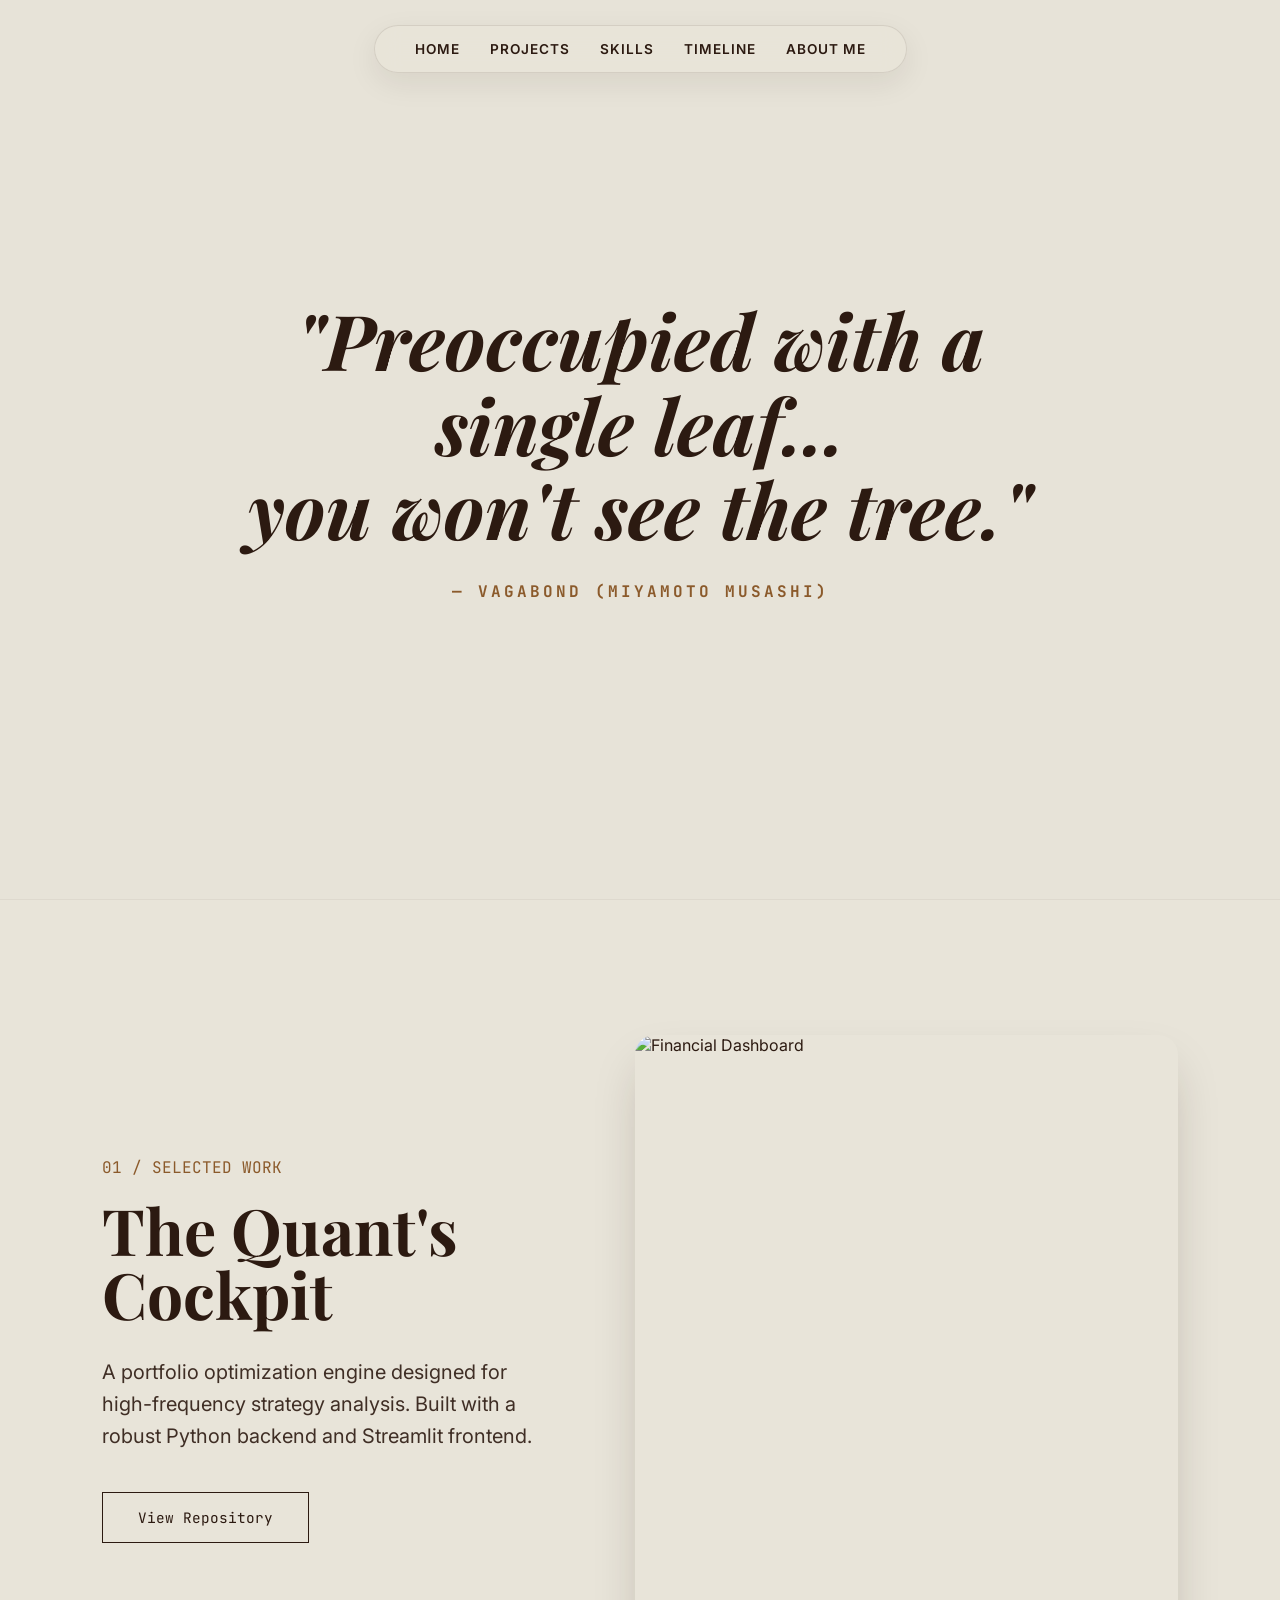
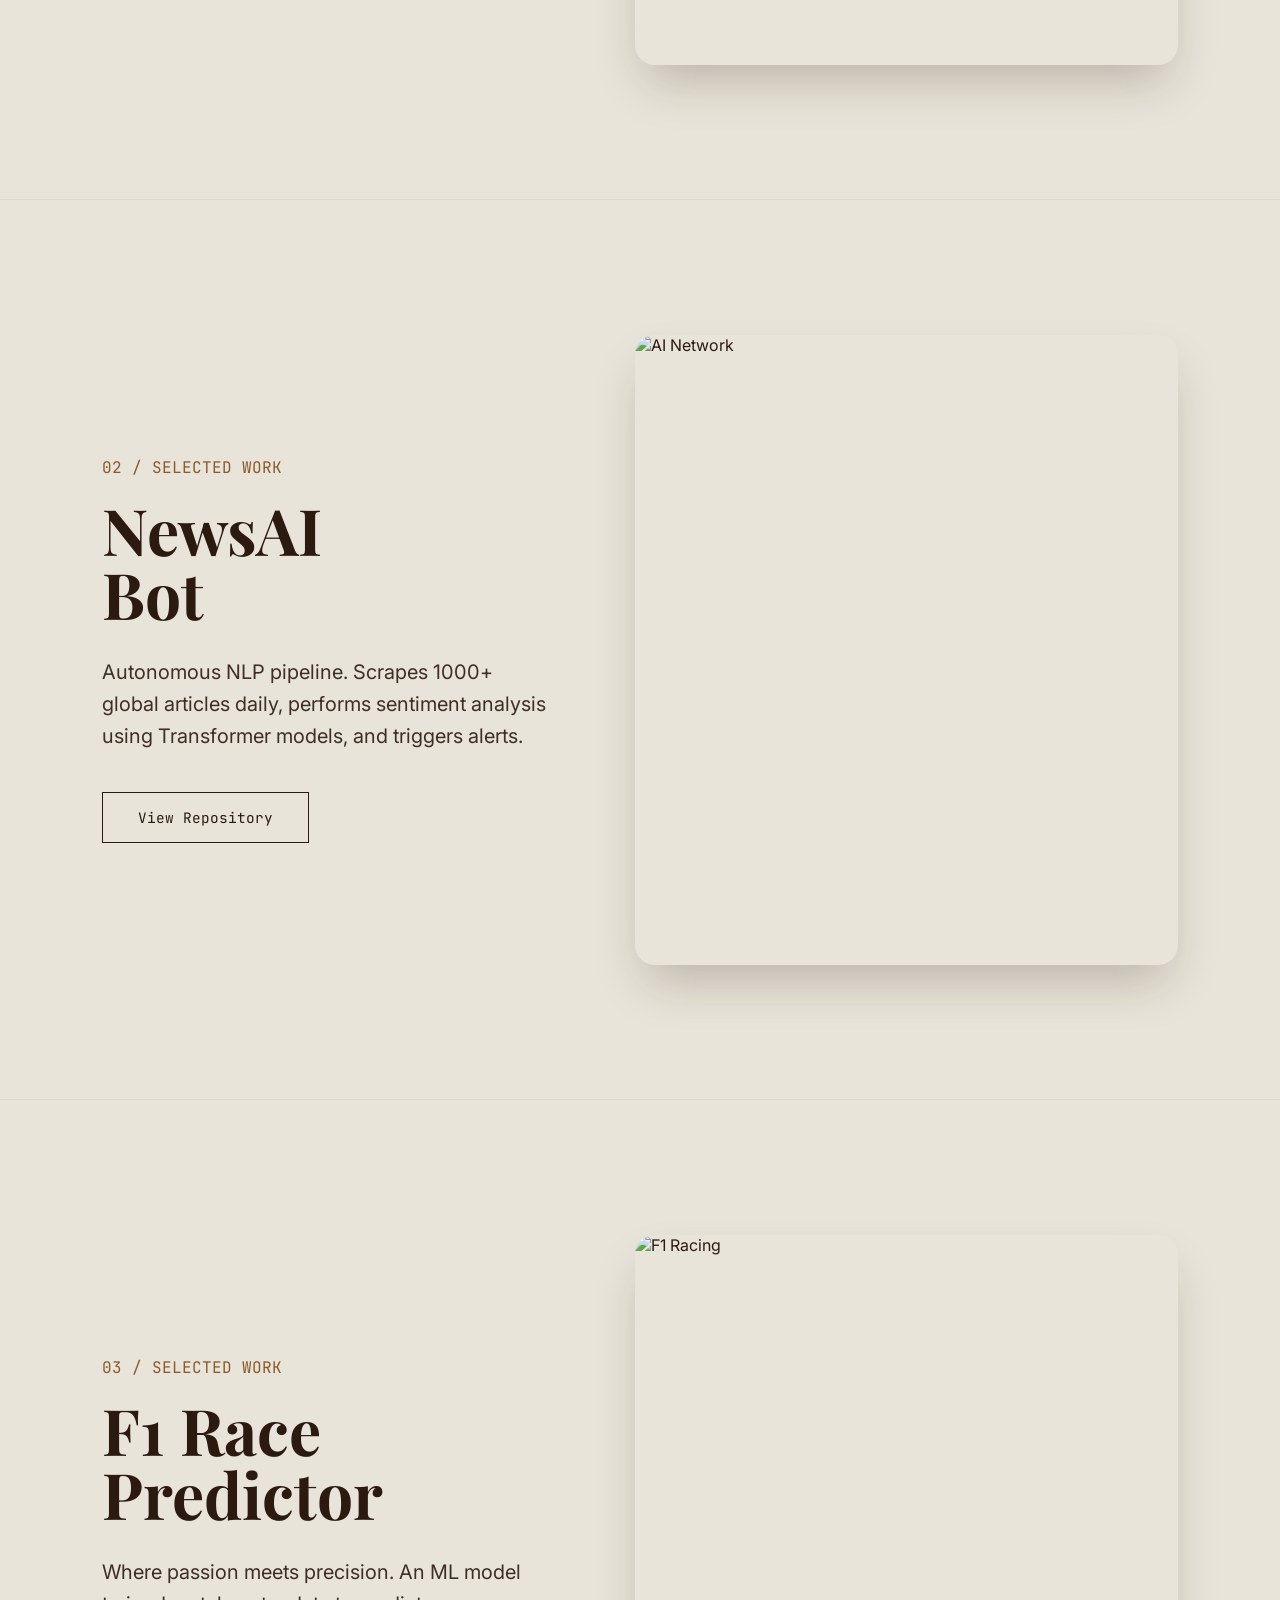
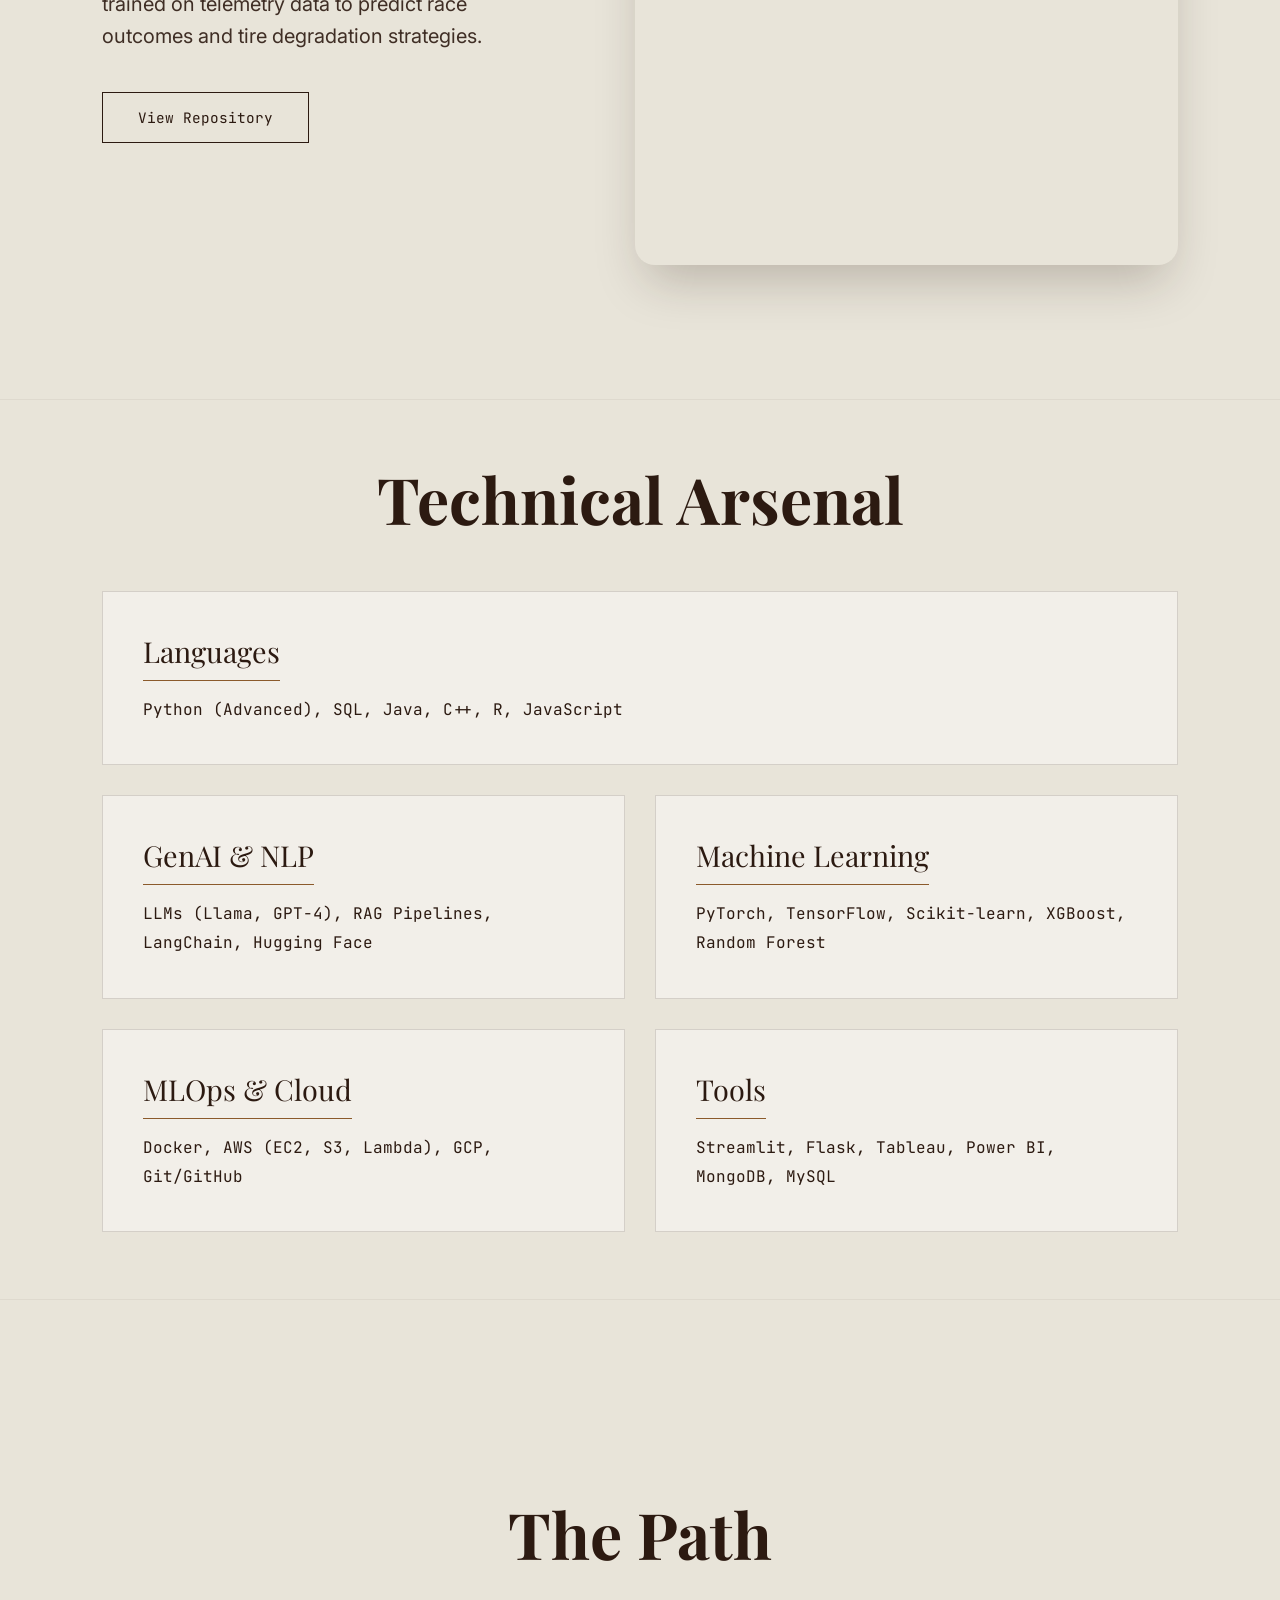
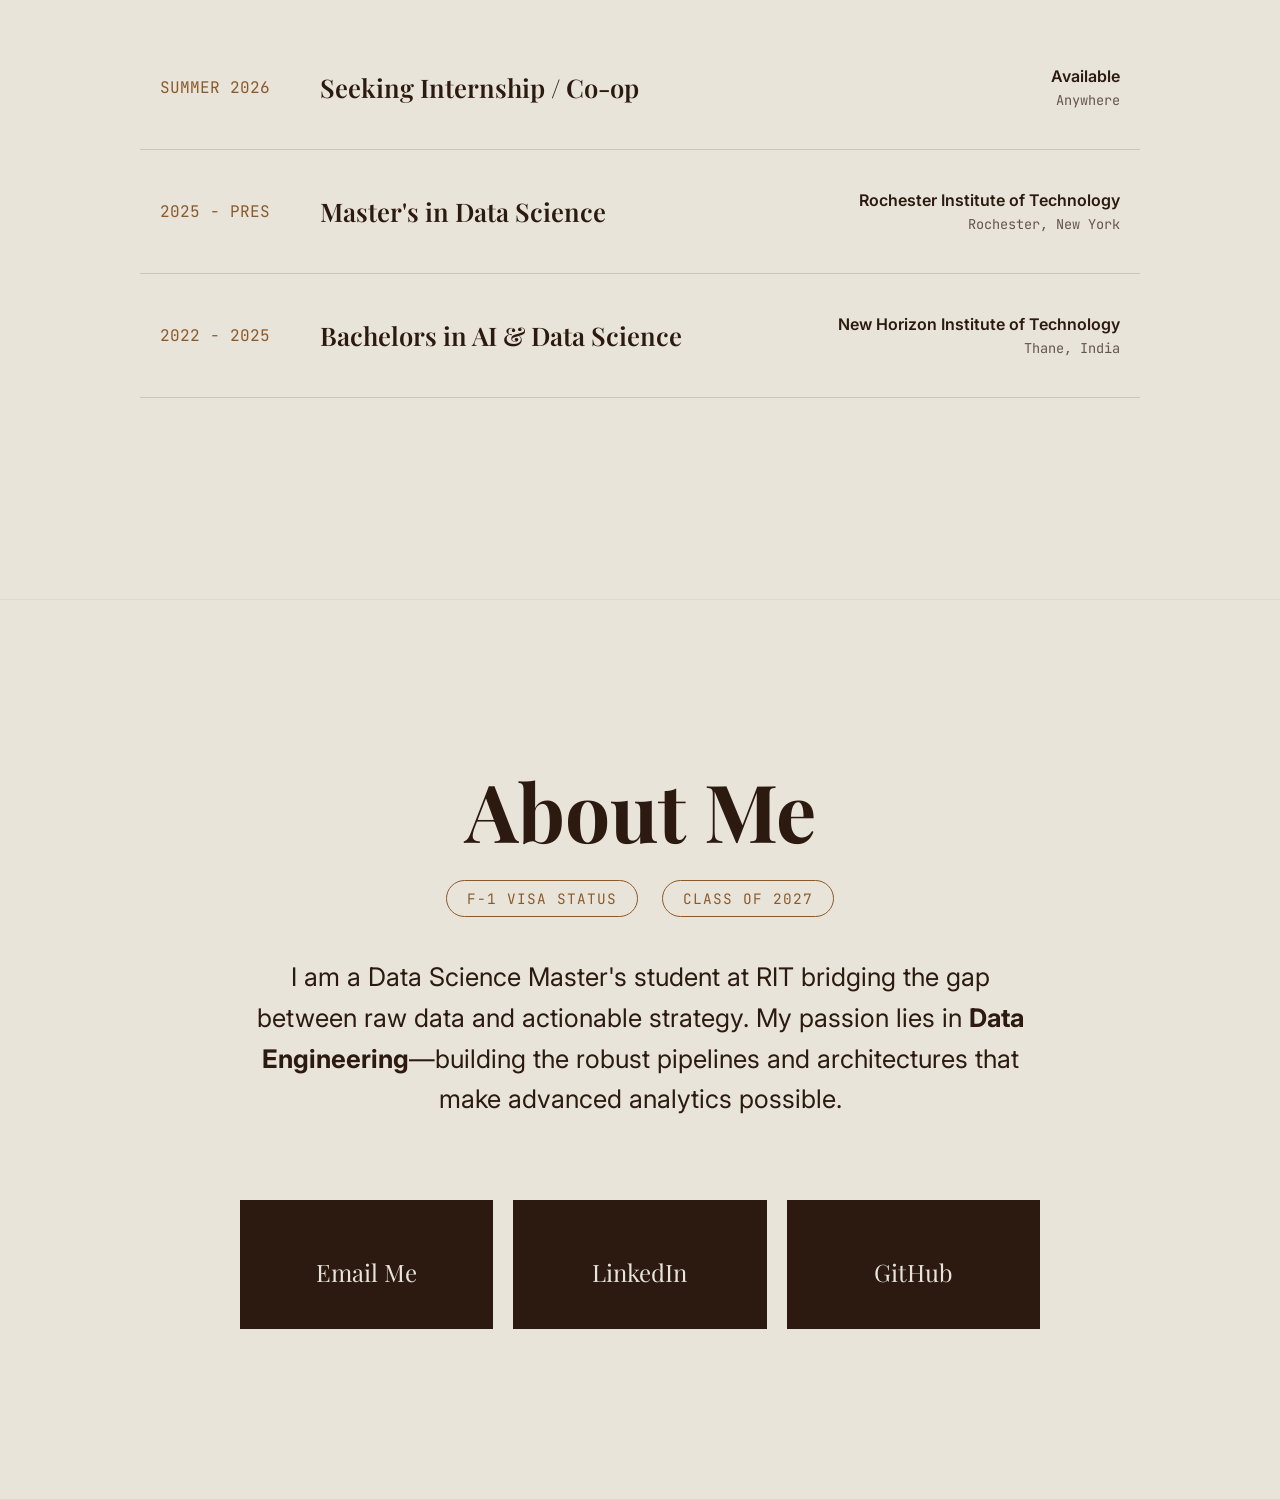
==== index.html @ 52586bec "Initial portfolio launch" ====
<!DOCTYPE html>
<html lang="en">
<head>
    <meta charset="UTF-8">
    <meta name="viewport" content="width=device-width, initial-scale=1.0">
    <title>Aryan Patil | Data Engineer</title>
    
    <link rel="preconnect" href="https://fonts.googleapis.com">
    <link href="https://fonts.googleapis.com/css2?family=Playfair+Display:ital,wght@0,400;0,600;1,400&family=Inter:wght@300;400;500&family=JetBrains+Mono:wght@400&display=swap" rel="stylesheet">
    
    <script src="https://unpkg.com/feather-icons"></script>
    
    <script src="https://cdnjs.cloudflare.com/ajax/libs/gsap/3.12.2/gsap.min.js"></script>
    <script src="https://cdnjs.cloudflare.com/ajax/libs/gsap/3.12.2/ScrollTrigger.min.js"></script>

    <style>
        :root {
            --bg-beige: #E8E4D9;    
            --text-brown: #2C1A11;  
            --accent-brown: #8B5A2B;
            --glass-border: rgba(44, 26, 17, 0.1);
        }

        * { margin: 0; padding: 0; box-sizing: border-box; }

        body {
            background-color: var(--bg-beige);
            color: var(--text-brown);
            font-family: 'Inter', sans-serif;
            overflow-x: hidden;
            /* Scroll Snap */
            scroll-snap-type: y mandatory;
            height: 100vh;
            overflow-y: scroll;
            scroll-behavior: smooth;
        }

        /* --- NAVIGATION --- */
        .nav-wrapper {
            position: fixed;
            top: 25px;
            left: 0;
            width: 100%;
            display: flex;
            justify-content: center;
            z-index: 1000;
        }

        nav {
            background: rgba(232, 228, 217, 0.85);
            backdrop-filter: blur(12px);
            border: 1px solid var(--glass-border);
            padding: 15px 40px;
            border-radius: 50px;
            display: flex;
            gap: 30px;
            box-shadow: 0 10px 30px rgba(44, 26, 17, 0.08);
        }

        nav a {
            color: var(--text-brown);
            text-decoration: none;
            font-size: 0.85rem;
            font-weight: 600;
            text-transform: uppercase;
            letter-spacing: 1px;
            transition: opacity 0.3s;
        }
        nav a:hover { opacity: 0.6; }

        /* --- SECTIONS --- */
        section {
            height: 100vh;
            width: 100vw;
            scroll-snap-align: start;
            padding: 0 8%;
            display: flex;
            flex-direction: column;
            justify-content: center;
            position: relative;
            border-bottom: 1px solid rgba(44, 26, 17, 0.05);
        }

        /* --- HERO --- */
        .hero { text-align: center; overflow: hidden; }
        .hero-bg {
            position: absolute; top: 0; left: 0; width: 100%; height: 100%;
            background-image: url('https://images.unsplash.com/photo-1470115636492-6d2b56f9146d?q=80&w=2670&auto=format&fit=crop');
            background-size: cover; background-position: center; z-index: -2;
            filter: sepia(0.6) contrast(0.85);
            transform: scale(1.1); /* Slight zoom for parallax */
        }
        .hero-overlay {
            position: absolute; top: 0; left: 0; width: 100%; height: 100%;
            background: rgba(232, 228, 217, 0.8); z-index: -1;
        }
        .quote-text {
            font-family: 'Playfair Display', serif;
            font-size: clamp(3rem, 6vw, 5.5rem); /* Bigger Text */
            line-height: 1.1;
            font-style: italic;
            margin-bottom: 30px;
            color: var(--text-brown);
        }
        .quote-author {
            font-family: 'JetBrains Mono', monospace;
            font-size: 1rem;
            text-transform: uppercase;
            color: var(--accent-brown);
            letter-spacing: 3px;
            font-weight: 700;
        }

        /* --- PROJECTS --- */
        .project-split {
            display: grid;
            grid-template-columns: 1fr 1.2fr; /* More space for image */
            gap: 80px;
            align-items: center;
            height: 80%;
        }
        .p-number { font-family: 'JetBrains Mono'; color: var(--accent-brown); display: block; margin-bottom: 20px; font-size: 1rem; }
        .p-title { font-family: 'Playfair Display', serif; font-size: 4rem; margin-bottom: 30px; line-height: 1; }
        .p-desc { font-size: 1.25rem; line-height: 1.6; margin-bottom: 40px; color: rgba(44, 26, 17, 0.9); max-width: 500px; }
        
        .btn-link {
            text-decoration: none;
            color: var(--text-brown);
            border: 1px solid var(--text-brown);
            padding: 15px 35px;
            font-family: 'JetBrains Mono';
            font-size: 0.9rem;
            transition: 0.3s;
            display: inline-block;
        }
        .btn-link:hover { background: var(--text-brown); color: var(--bg-beige); }

        .project-img-container {
            height: 100%;
            max-height: 70vh;
            border-radius: 20px; /* Softer corners */
            overflow: hidden;
            box-shadow: 0 25px 50px -12px rgba(44, 26, 17, 0.25);
            position: relative;
        }
        .project-img-container img { width: 100%; height: 100%; object-fit: cover; transition: transform 0.7s ease; }
        .project-img-container:hover img { transform: scale(1.05); }

        /* --- SKILLS (Fixed Empty Look) --- */
        .skills-section {
            display: flex;
            flex-direction: column;
            justify-content: center;
            height: 100vh;
        }
        
        .skills-grid {
            display: grid;
            grid-template-columns: repeat(2, 1fr); /* 2 Columns for fuller look */
            gap: 30px;
            width: 100%;
            max-width: 1200px;
            margin: 0 auto;
        }
        
        .skill-item {
            border: 1px solid rgba(44, 26, 17, 0.15);
            padding: 40px; /* Bigger padding */
            background: rgba(255, 255, 255, 0.4);
            transition: 0.3s;
            display: flex;
            flex-direction: column;
            justify-content: center;
        }
        .skill-item:hover { 
            background: var(--text-brown); 
            color: var(--bg-beige); 
            border-color: var(--text-brown);
            transform: translateY(-5px);
        }
        /* Make the "Languages" card span full width to break grid monotony */
        .skill-item:first-child { grid-column: span 2; } 

        .skill-title {
            font-family: 'Playfair Display', serif;
            font-size: 1.8rem;
            margin-bottom: 15px;
            border-bottom: 1px solid var(--accent-brown);
            padding-bottom: 10px;
            display: inline-block;
            width: fit-content;
        }
        .skill-list {
            font-family: 'JetBrains Mono';
            font-size: 1rem;
            line-height: 1.8;
        }

        /* --- TIMELINE --- */
/* --- TIMELINE FIX --- */
        .timeline-container { 
            max-width: 1000px; 
            margin: 0 auto; 
            width: 100%; 
            display: flex;
            flex-direction: column;
            gap: 0; /* Remove gap, let borders handle separation */
        }
        
        .timeline-item {
            display: flex; /* Changed from Grid to Flex for better control */
            justify-content: space-between;
            align-items: center;
            padding: 40px 20px; 
            border-bottom: 1px solid rgba(44, 26, 17, 0.15);
            transition: 0.3s;
            flex-wrap: wrap; /* Allows wrapping on small screens */
            gap: 20px;
        }

        .timeline-item:hover {
            background: rgba(255,255,255,0.4);
        }

        /* Year - Fixed Width */
        .t-year { 
            font-family: 'JetBrains Mono'; 
            color: var(--accent-brown); 
            font-size: 1rem; 
            width: 140px;
            flex-shrink: 0;
        }

        /* Role - Takes available space */
        .t-role { 
            font-weight: 600; 
            font-size: 1.6rem; 
            font-family: 'Playfair Display', serif;
            line-height: 1.1;
            flex: 1; /* Grow to fill space */
            min-width: 300px; /* Ensure it doesn't get too squished */
        }
        
        /* Details (Org + Loc) - Aligned Right */
        .t-details {
            text-align: right;
            display: flex;
            flex-direction: column;
            gap: 5px;
            min-width: 250px; /* fixed minimum width for location info */
        }

        .t-org { 
            font-size: 1rem; 
            font-family: 'Inter', sans-serif; 
            font-weight: 600;
            color: var(--text-brown);
        }
        
        .t-loc {
            font-family: 'JetBrains Mono';
            font-size: 0.85rem;
            opacity: 0.7;
        }

        /* Mobile Adjustments for Timeline */
        @media (max-width: 768px) {
            .timeline-item { 
                flex-direction: column; 
                align-items: flex-start; 
                text-align: left;
            }
            .t-details { text-align: left; margin-top: 10px; }
            .t-year { margin-bottom: 5px; }
        }
        /* --- ABOUT ME --- */
        .about-wrapper {
            max-width: 1000px;
            margin: 0 auto;
            text-align: center;
            display: flex;
            flex-direction: column;
            align-items: center;
            justify-content: center;
            height: 100%;
        }
        .about-text { font-size: 1.6rem; line-height: 1.6; margin-bottom: 40px; max-width: 800px; }
        
        .badges { margin-bottom: 40px; }
        .status-badge {
            display: inline-block;
            border: 1px solid var(--accent-brown);
            color: var(--accent-brown);
            padding: 8px 20px;
            border-radius: 50px;
            font-family: 'JetBrains Mono';
            font-size: 0.9rem;
            margin: 0 10px;
            text-transform: uppercase;
            letter-spacing: 1px;
        }

        /* Massive Connect Buttons */
        .connect-grid { 
            display: grid;
            grid-template-columns: 1fr 1fr 1fr;
            gap: 20px;
            width: 100%;
            margin-top: 40px;
        }
        
        .connect-card {
            display: flex;
            flex-direction: column;
            align-items: center;
            padding: 40px;
            background: var(--text-brown);
            color: var(--bg-beige);
            text-decoration: none;
            transition: 0.3s;
            border: 1px solid transparent;
        }
        .connect-card:hover {
            background: transparent;
            color: var(--text-brown);
            border-color: var(--text-brown);
        }
        .connect-icon { margin-bottom: 15px; }
        .connect-label { font-family: 'Playfair Display', serif; font-size: 1.5rem; }

        /* Mobile */
        @media (max-width: 1024px) {
            .project-split { grid-template-columns: 1fr; text-align: center; gap: 30px; }
            .project-img-container { order: -1; max-height: 40vh; }
            .skills-grid { grid-template-columns: 1fr; }
            .skill-item:first-child { grid-column: span 1; }
            .connect-grid { grid-template-columns: 1fr; }
            .timeline-item { grid-template-columns: 1fr; text-align: center; gap: 15px; }
            .t-details { text-align: center; }
            .t-org { text-align: center; }
            .quote-text { font-size: 3rem; }
        }
    </style>
</head>
<body>

    <div class="nav-wrapper">
        <nav>
            <a href="#home">Home</a>
            <a href="#p1">Projects</a>
            <a href="#skills">Skills</a>
            <a href="#timeline">Timeline</a>
            <a href="#about">About Me</a>
        </nav>
    </div>

    <section id="home" class="hero">
        <div class="hero-bg"></div>
        <div class="hero-overlay"></div>
        <div class="content-wrapper gs-reveal">
            <h1 class="quote-text">
                "Preoccupied with a <br>single leaf... <br>you won't see the tree."
            </h1>
            <p class="quote-author">— VAGABOND (MIYAMOTO MUSASHI)</p>
        </div>
    </section>

    <section id="p1">
        <div class="project-split">
            <div class="gs-reveal-left">
                <span class="p-number">01 / SELECTED WORK</span>
                <h2 class="p-title">The Quant's<br>Cockpit</h2>
                <p class="p-desc">A portfolio optimization engine designed for high-frequency strategy analysis. Built with a robust Python backend and Streamlit frontend.</p>
                <a href="https://github.com/AryanPatill" target="_blank" class="btn-link">View Repository</a>
            </div>
            <div class="project-img-container gs-reveal-right">
                <img src="https://images.unsplash.com/photo-1551288049-bebda4e38f71?q=80&w=2670&auto=format&fit=crop" alt="Financial Dashboard">
            </div>
        </div>
    </section>

    <section id="p2">
        <div class="project-split">
            <div class="gs-reveal-left">
                <span class="p-number">02 / SELECTED WORK</span>
                <h2 class="p-title">NewsAI<br>Bot</h2>
                <p class="p-desc">Autonomous NLP pipeline. Scrapes 1000+ global articles daily, performs sentiment analysis using Transformer models, and triggers alerts.</p>
                <a href="https://github.com/AryanPatill" target="_blank" class="btn-link">View Repository</a>
            </div>
            <div class="project-img-container gs-reveal-right">
                <img src="https://images.unsplash.com/photo-1504868584819-f8e8b4b6d7e3?q=80&w=2670&auto=format&fit=crop" alt="AI Network">
            </div>
        </div>
    </section>

    <section id="p3">
        <div class="project-split">
            <div class="gs-reveal-left">
                <span class="p-number">03 / SELECTED WORK</span>
                <h2 class="p-title">F1 Race<br>Predictor</h2>
                <p class="p-desc">Where passion meets precision. An ML model trained on telemetry data to predict race outcomes and tire degradation strategies.</p>
                <a href="https://github.com/AryanPatill" target="_blank" class="btn-link">View Repository</a>
            </div>
            <div class="project-img-container gs-reveal-right">
                <img src="https://images.unsplash.com/photo-1568605117036-5fe5e7bab0b7?q=80&w=2670&auto=format&fit=crop" alt="F1 Racing">
            </div>
        </div>
    </section>

    <section id="skills" class="skills-section">
        <h2 class="p-title gs-reveal" style="text-align: center; margin-bottom: 60px;">Technical Arsenal</h2>
        <div class="skills-grid">
            
            <div class="skill-item gs-reveal">
                <div class="skill-title">Languages</div>
                <div class="skill-list">Python (Advanced), SQL, Java, C++, R, JavaScript</div>
            </div>

            <div class="skill-item gs-reveal">
                <div class="skill-title">GenAI & NLP</div>
                <div class="skill-list">LLMs (Llama, GPT-4), RAG Pipelines, LangChain, Hugging Face</div>
            </div>

            <div class="skill-item gs-reveal">
                <div class="skill-title">Machine Learning</div>
                <div class="skill-list">PyTorch, TensorFlow, Scikit-learn, XGBoost, Random Forest</div>
            </div>

            <div class="skill-item gs-reveal">
                <div class="skill-title">MLOps & Cloud</div>
                <div class="skill-list">Docker, AWS (EC2, S3, Lambda), GCP, Git/GitHub</div>
            </div>

            <div class="skill-item gs-reveal">
                <div class="skill-title">Tools</div>
                <div class="skill-list">Streamlit, Flask, Tableau, Power BI, MongoDB, MySQL</div>
            </div>

        </div>
    </section>

   <section id="timeline">
        <h2 class="p-title gs-reveal" style="text-align: center; margin-bottom: 60px;">The Path</h2>
        <div class="timeline-container">
            
            <div class="timeline-item gs-reveal">
                <span class="t-year">SUMMER 2026</span>
                <span class="t-role">Seeking Internship / Co-op</span>
                <div class="t-details">
                    <span class="t-org">Available</span>
                    <span class="t-loc">Anywhere</span>
                </div>
            </div>

            <div class="timeline-item gs-reveal">
                <span class="t-year">2025 - PRES</span>
                <span class="t-role">Master's in Data Science</span>
                <div class="t-details">
                    <span class="t-org">Rochester Institute of Technology</span>
                    <span class="t-loc">Rochester, New York</span>
                </div>
            </div>

            <div class="timeline-item gs-reveal">
                <span class="t-year">2022 - 2025</span>
                <span class="t-role">Bachelors in AI & Data Science</span>
                <div class="t-details">
                    <span class="t-org">New Horizon Institute of Technology</span>
                    <span class="t-loc">Thane, India</span>
                </div>
            </div>

        </div>
    </section>

    <section id="about">
        <div class="about-wrapper">
            <h2 class="p-title gs-reveal" style="font-size: 5rem;">About Me</h2>
            
            <div class="badges gs-reveal">
                <span class="status-badge">F-1 Visa Status</span>
                <span class="status-badge">Class of 2027</span>
            </div>

            <p class="about-text gs-reveal">
                I am a Data Science Master's student at RIT bridging the gap between raw data and actionable strategy. 
                My passion lies in <strong>Data Engineering</strong>—building the robust pipelines and architectures that make advanced analytics possible.
            </p>

            <div class="connect-grid gs-reveal">
                <a href="mailto:aryannpatill18@gmail.com" class="connect-card">
                    <i data-feather="mail" class="connect-icon" size="32"></i>
                    <span class="connect-label">Email Me</span>
                </a>
                <a href="https://www.linkedin.com/in/aryanpatil18/" target="_blank" class="connect-card">
                    <i data-feather="linkedin" class="connect-icon" size="32"></i>
                    <span class="connect-label">LinkedIn</span>
                </a>
                <a href="https://github.com/AryanPatill" target="_blank" class="connect-card">
                    <i data-feather="github" class="connect-icon" size="32"></i>
                    <span class="connect-label">GitHub</span>
                </a>
            </div>
        </div>
    </section>

    <script>
        // Initialize Icons
        feather.replace();

        // GSAP Animations
        gsap.registerPlugin(ScrollTrigger);

        // General Fade Up
        document.querySelectorAll('.gs-reveal').forEach(el => {
            gsap.fromTo(el, 
                { opacity: 0, y: 50 },
                {
                    opacity: 1, 
                    y: 0, 
                    duration: 1, 
                    scrollTrigger: {
                        trigger: el,
                        start: "top 85%", // Triggers when top of element hits 85% down viewport
                        toggleActions: "play none none reverse"
                    }
                }
            );
        });

        // Left Slide
        document.querySelectorAll('.gs-reveal-left').forEach(el => {
            gsap.fromTo(el, 
                { opacity: 0, x: -50 },
                {
                    opacity: 1, 
                    x: 0, 
                    duration: 1, 
                    scrollTrigger: {
                        trigger: el,
                        start: "top 80%",
                        toggleActions: "play none none reverse"
                    }
                }
            );
        });

        // Right Slide
        document.querySelectorAll('.gs-reveal-right').forEach(el => {
            gsap.fromTo(el, 
                { opacity: 0, x: 50 },
                {
                    opacity: 1, 
                    x: 0, 
                    duration: 1, 
                    scrollTrigger: {
                        trigger: el,
                        start: "top 80%",
                        toggleActions: "play none none reverse"
                    }
                }
            );
        });
    </script>
</body>
</html>
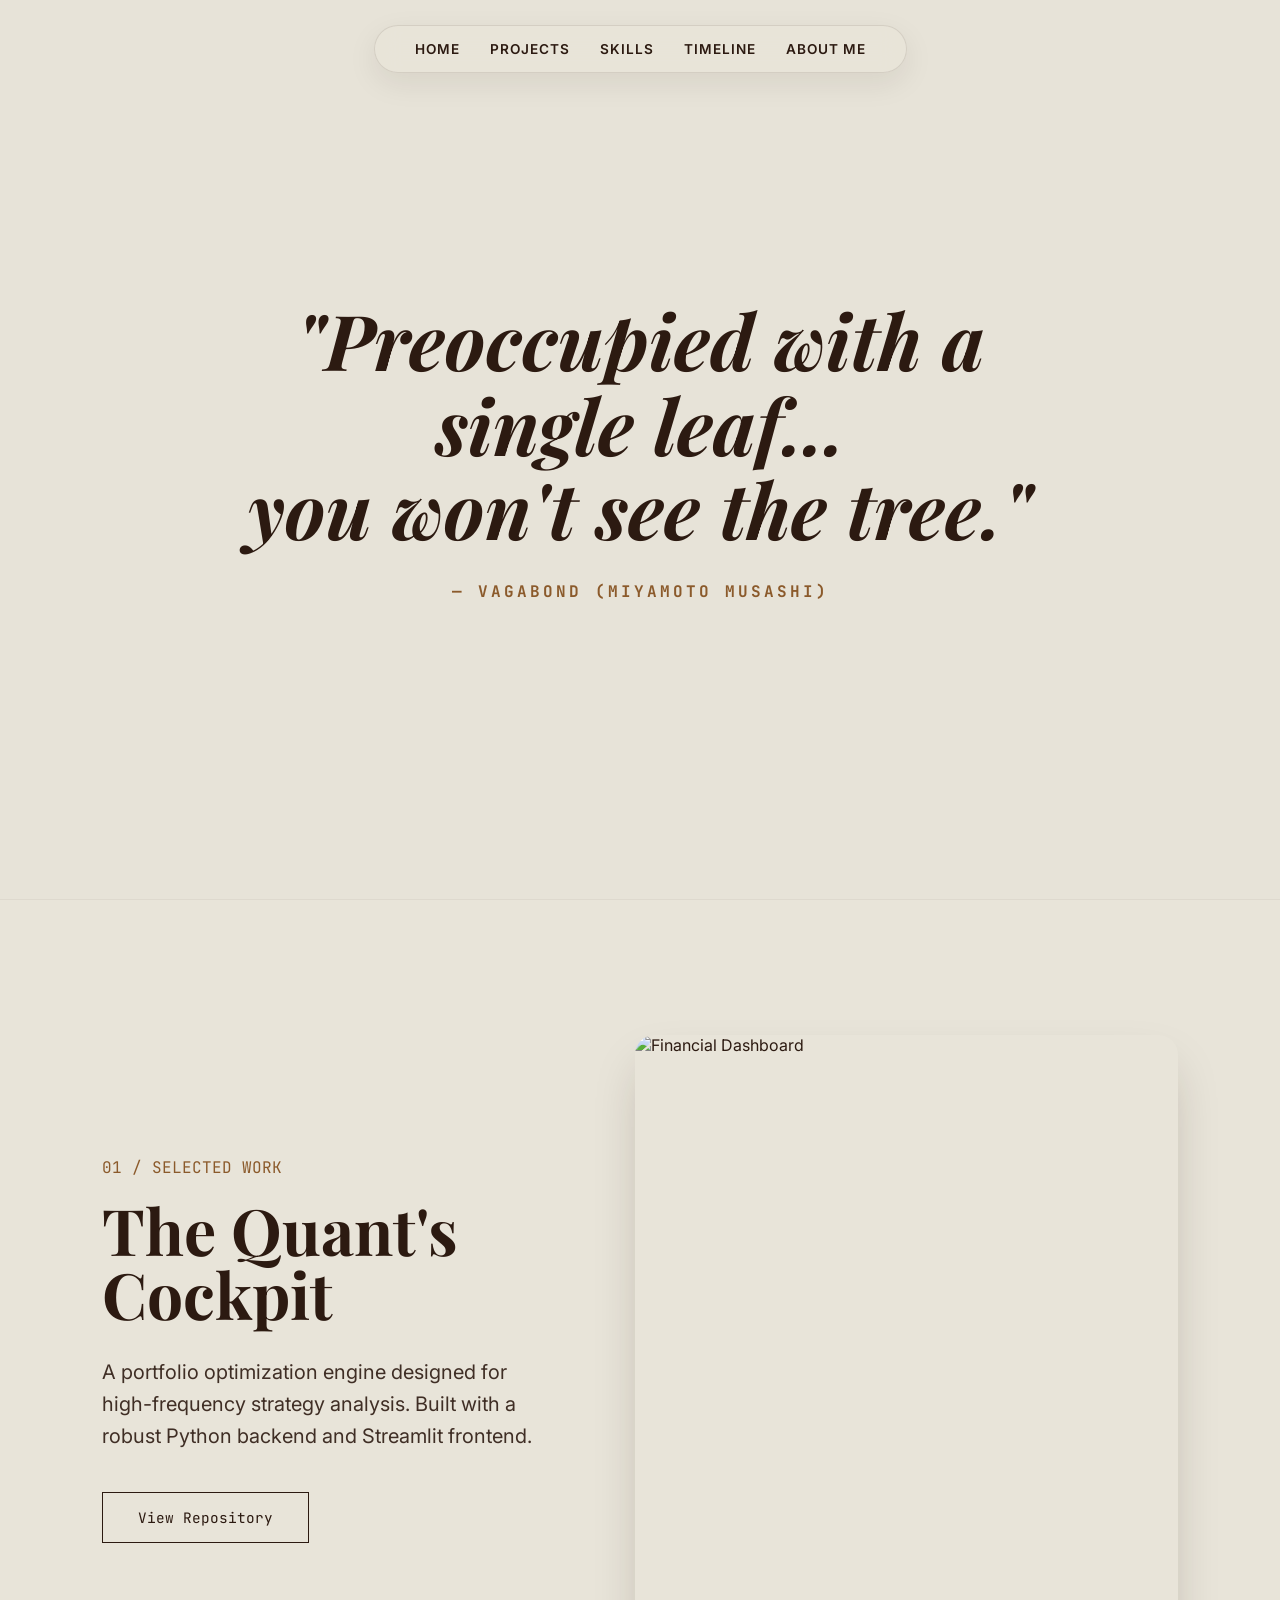
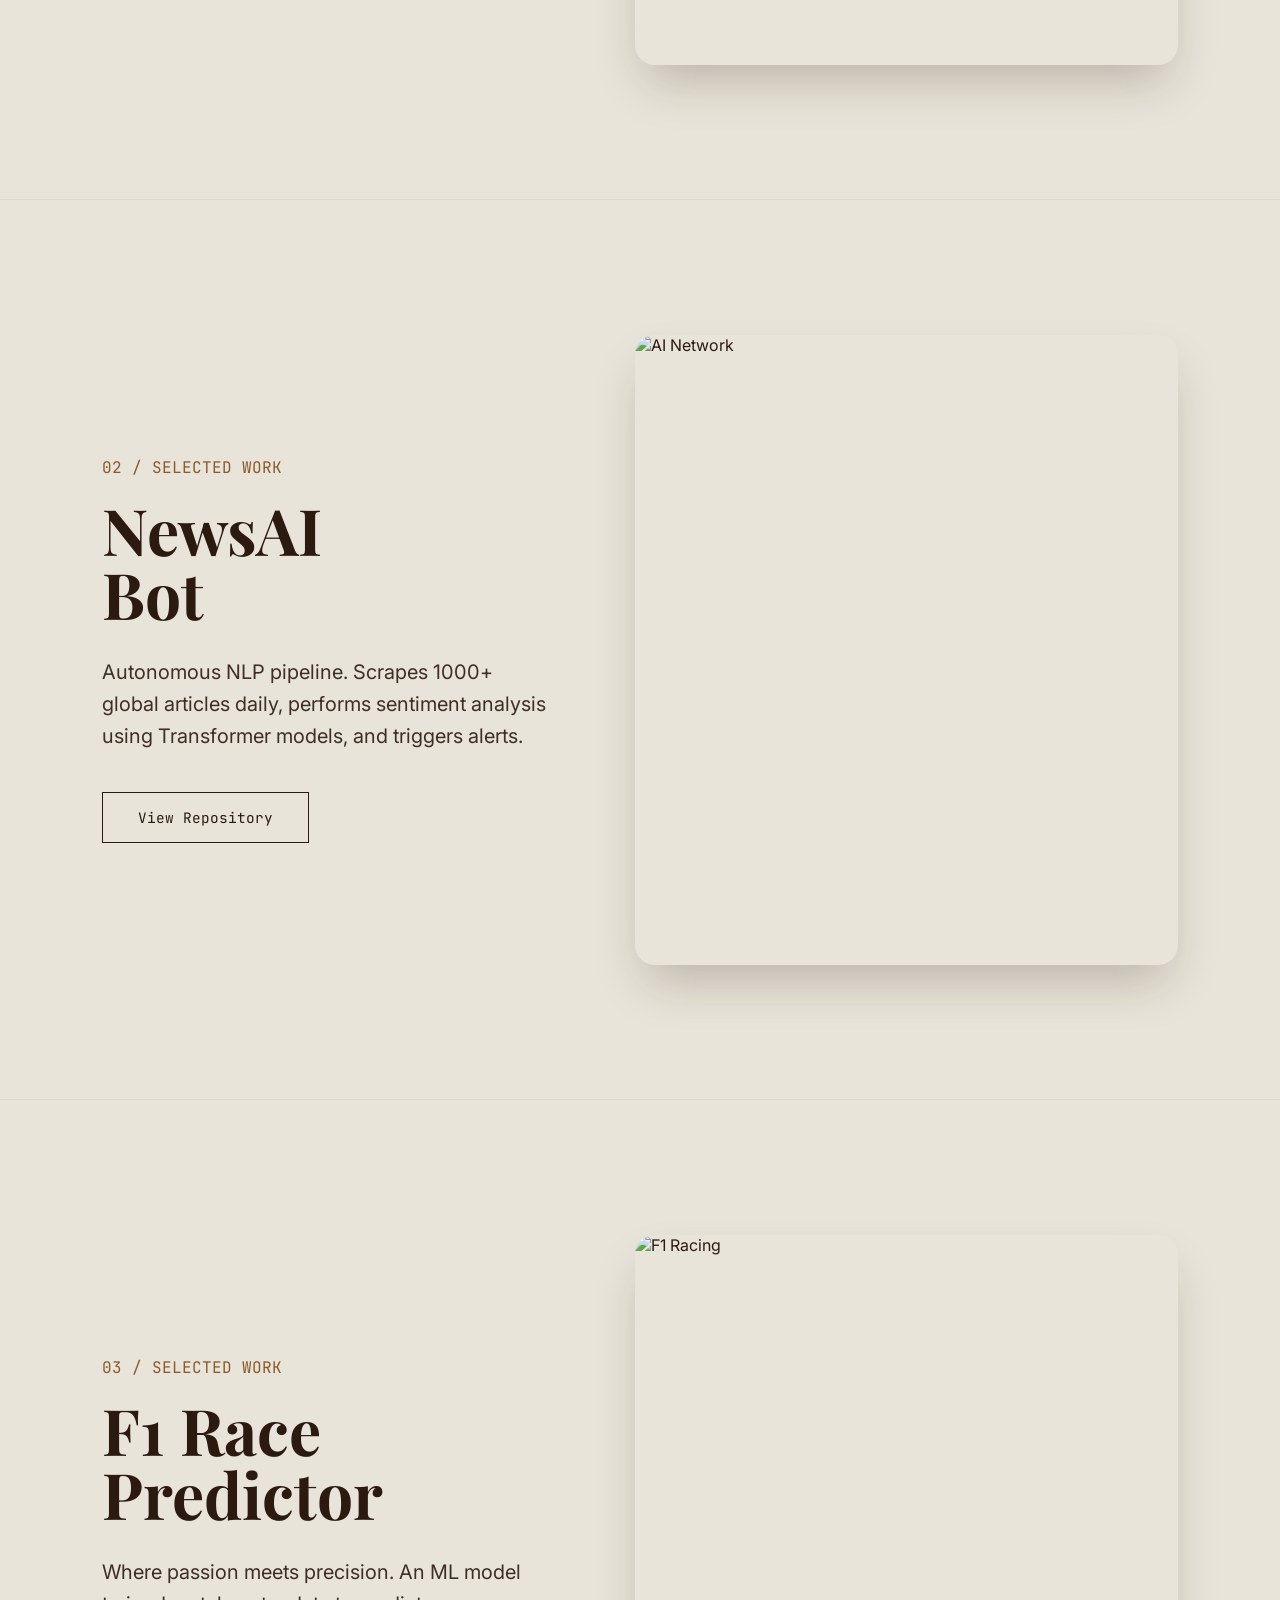
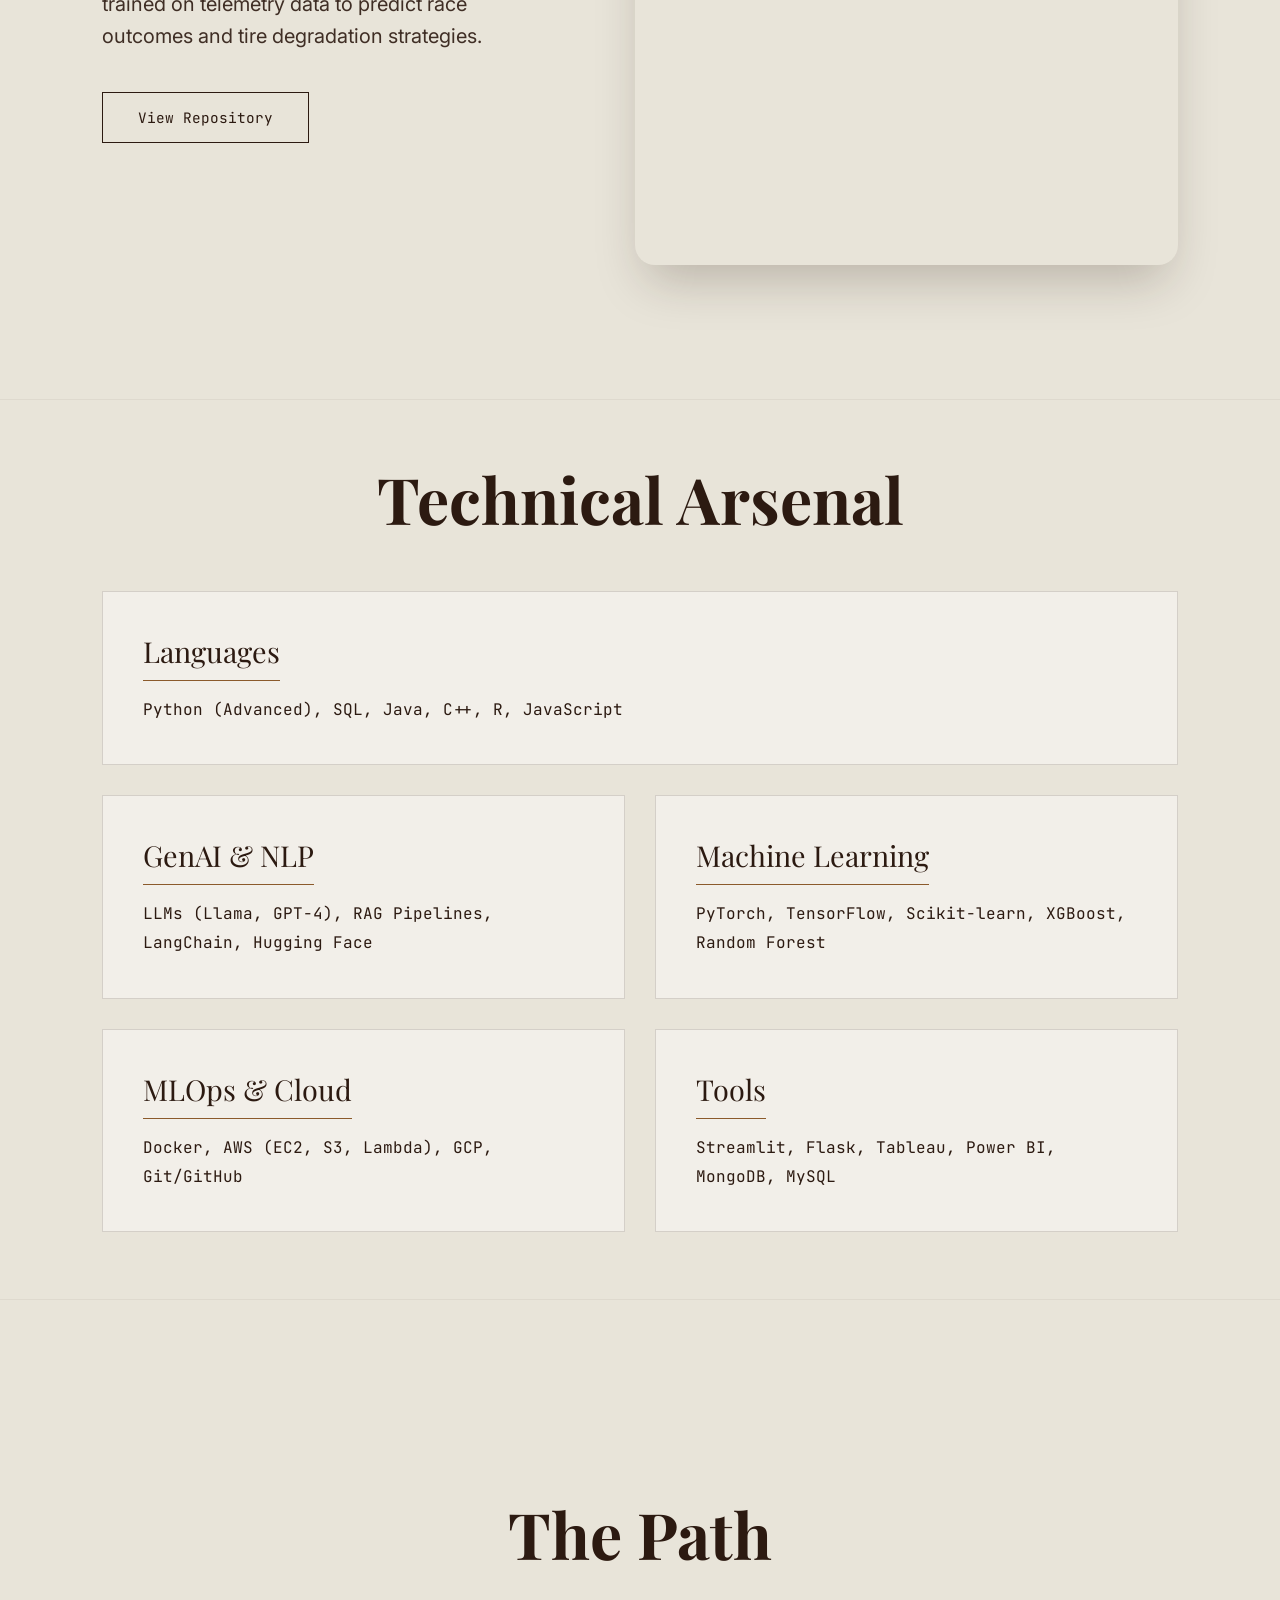
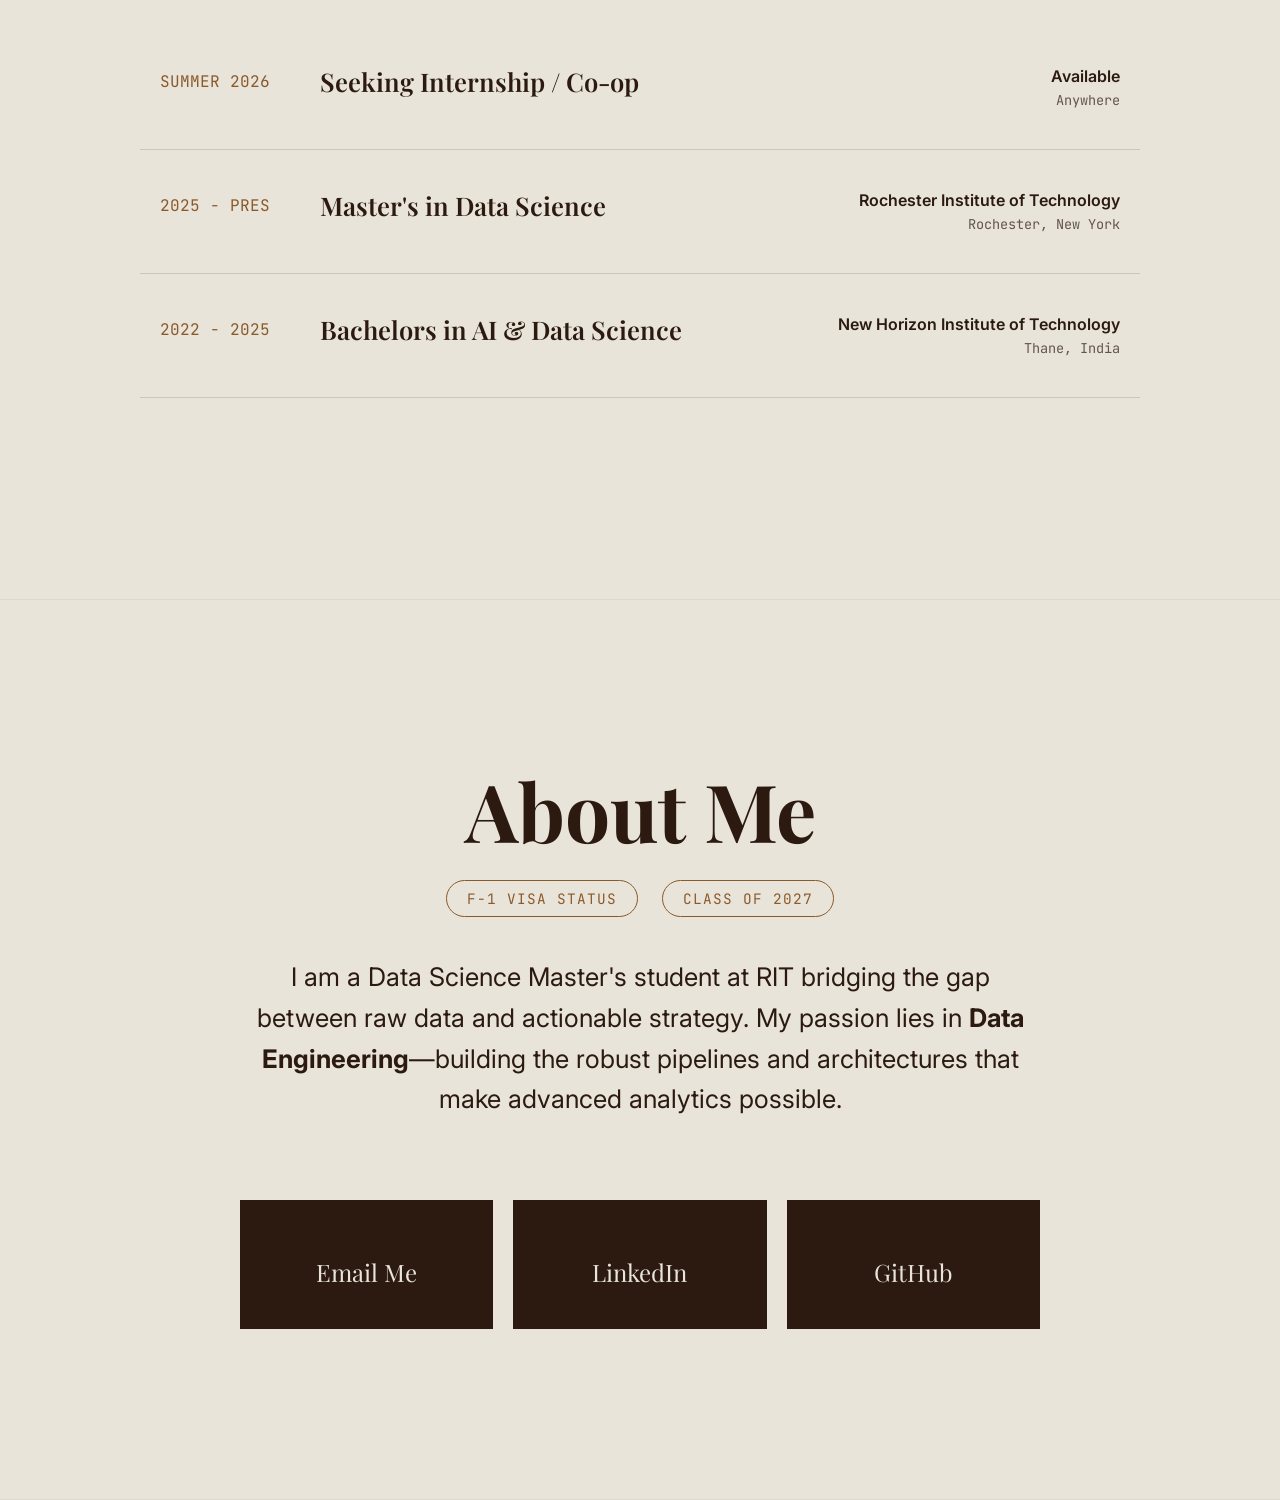
==== commit afb7307f: "portfolio launch" ====
--- a/index.html
+++ b/index.html
@@ -196,25 +196,24 @@
             line-height: 1.8;
         }
 
-        /* --- TIMELINE --- */
-/* --- TIMELINE FIX --- */
+       /* --- TIMELINE FIX (No Overlap) --- */
         .timeline-container { 
             max-width: 1000px; 
             margin: 0 auto; 
             width: 100%; 
             display: flex;
             flex-direction: column;
-            gap: 0; /* Remove gap, let borders handle separation */
+            gap: 0; 
         }
         
         .timeline-item {
-            display: flex; /* Changed from Grid to Flex for better control */
+            display: flex; 
             justify-content: space-between;
-            align-items: center;
+            align-items: flex-start; /* Aligns top so text doesn't look weird if it wraps */
             padding: 40px 20px; 
             border-bottom: 1px solid rgba(44, 26, 17, 0.15);
             transition: 0.3s;
-            flex-wrap: wrap; /* Allows wrapping on small screens */
+            flex-wrap: wrap; 
             gap: 20px;
         }
 
@@ -222,32 +221,35 @@
             background: rgba(255,255,255,0.4);
         }
 
-        /* Year - Fixed Width */
+        /* 1. Year (Left) */
         .t-year { 
             font-family: 'JetBrains Mono'; 
             color: var(--accent-brown); 
             font-size: 1rem; 
             width: 140px;
             flex-shrink: 0;
-        }
-
-        /* Role - Takes available space */
+            padding-top: 5px; /* Visual alignment with larger text */
+        }
+
+        /* 2. Role (Center - Takes most space) */
         .t-role { 
             font-weight: 600; 
             font-size: 1.6rem; 
             font-family: 'Playfair Display', serif;
-            line-height: 1.1;
-            flex: 1; /* Grow to fill space */
-            min-width: 300px; /* Ensure it doesn't get too squished */
-        }
-        
-        /* Details (Org + Loc) - Aligned Right */
+            line-height: 1.2;
+            flex: 1; 
+            min-width: 250px; 
+            margin-right: 20px; /* Buffer space */
+        }
+        
+        /* 3. Details (Right - University & Location) */
         .t-details {
             text-align: right;
             display: flex;
             flex-direction: column;
             gap: 5px;
-            min-width: 250px; /* fixed minimum width for location info */
+            min-width: 200px; 
+            max-width: 300px;
         }
 
         .t-org { 
@@ -263,6 +265,21 @@
             opacity: 0.7;
         }
 
+        /* Mobile Adjustments */
+        @media (max-width: 768px) {
+            .timeline-item { 
+                flex-direction: column; 
+                align-items: flex-start; 
+                gap: 10px;
+            }
+            .t-details { 
+                text-align: left; 
+                margin-top: 5px; 
+                max-width: 100%;
+            }
+            .t-year { margin-bottom: 5px; }
+            .t-role { margin-right: 0; font-size: 1.4rem; }
+        }
         /* Mobile Adjustments for Timeline */
         @media (max-width: 768px) {
             .timeline-item { 
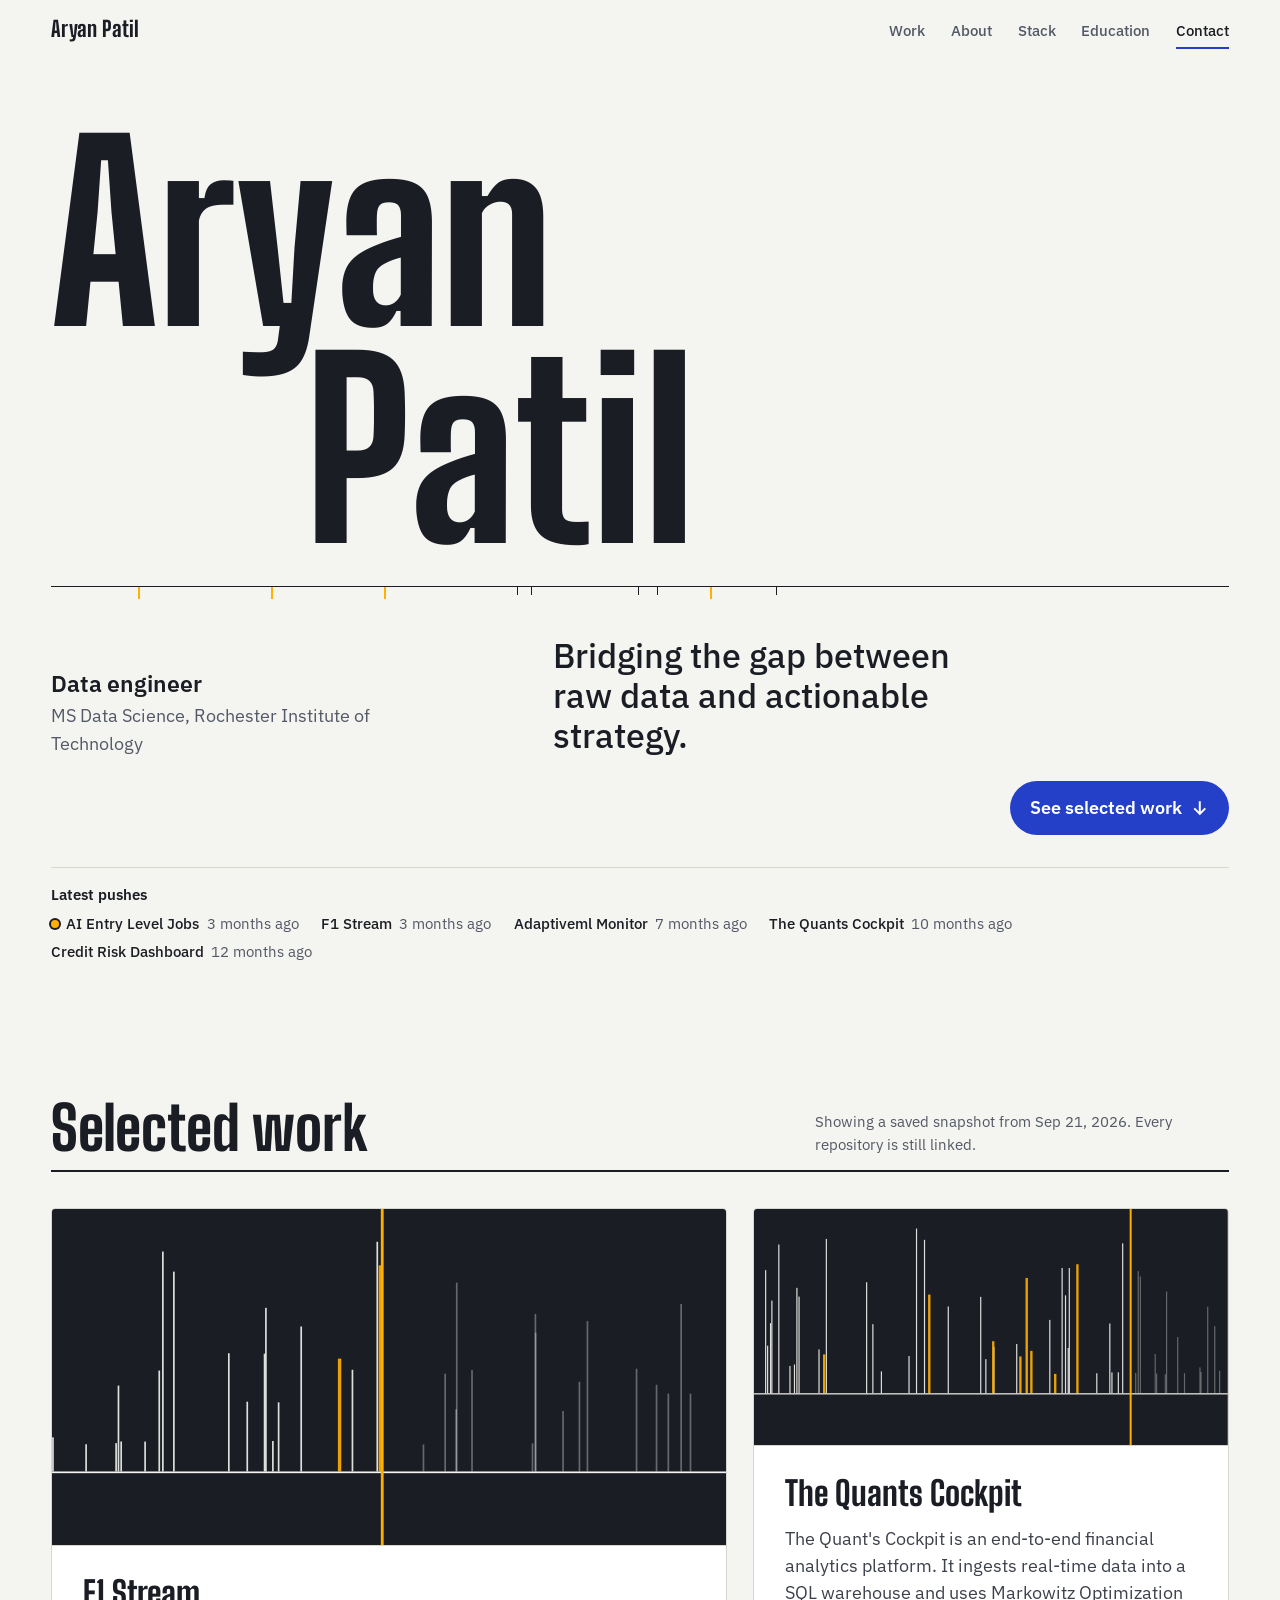
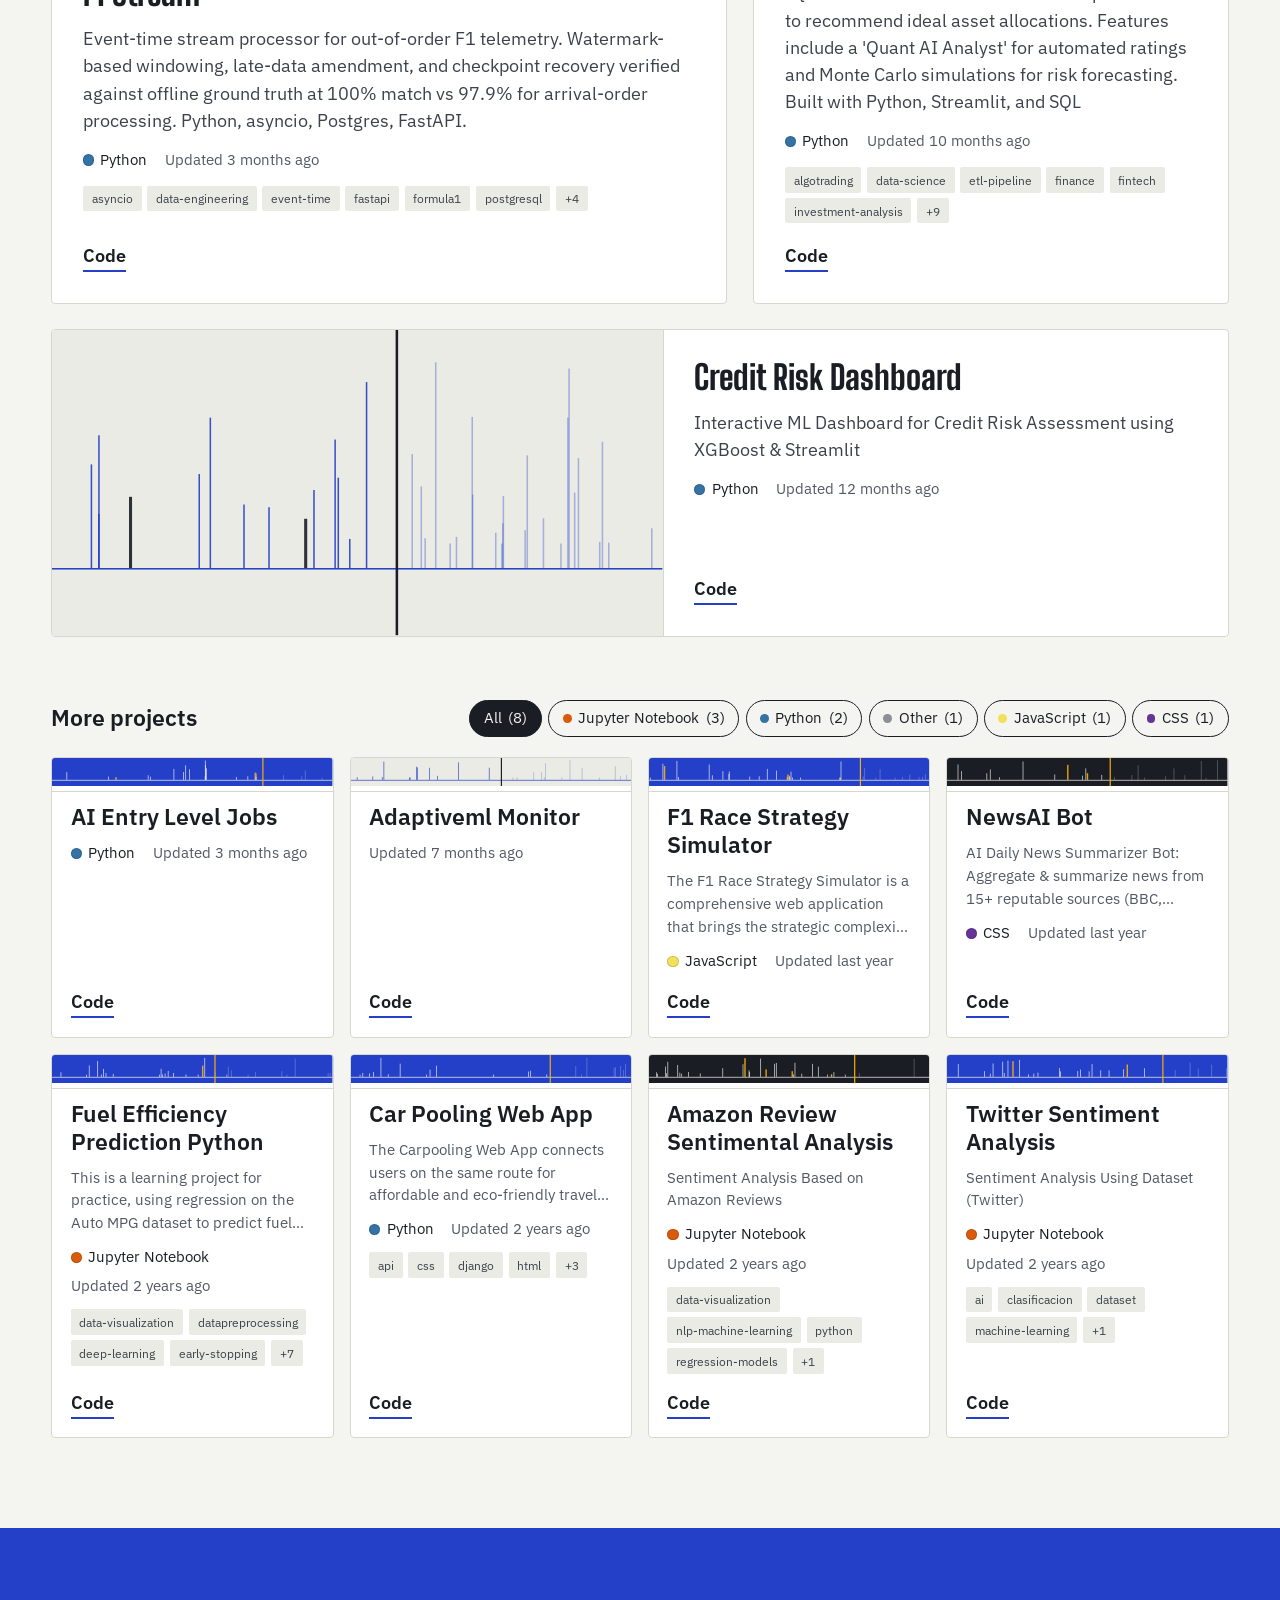
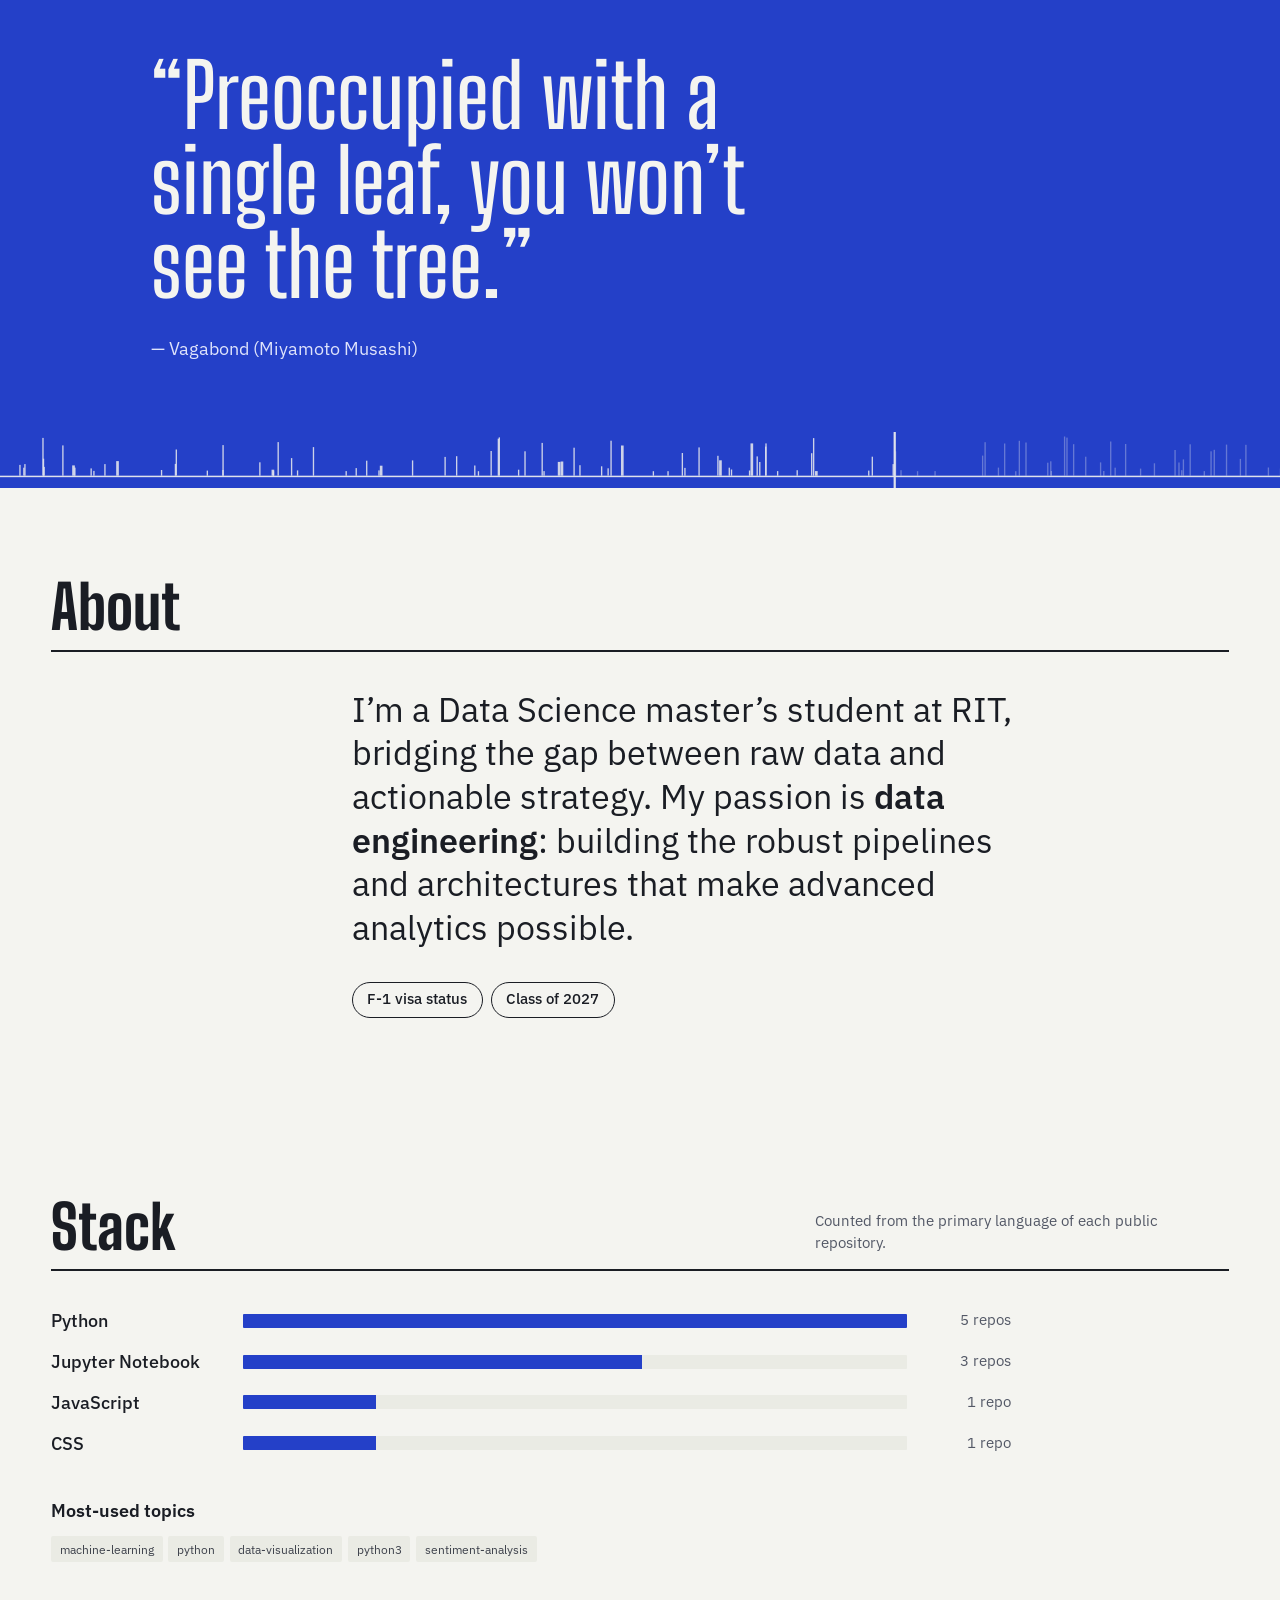
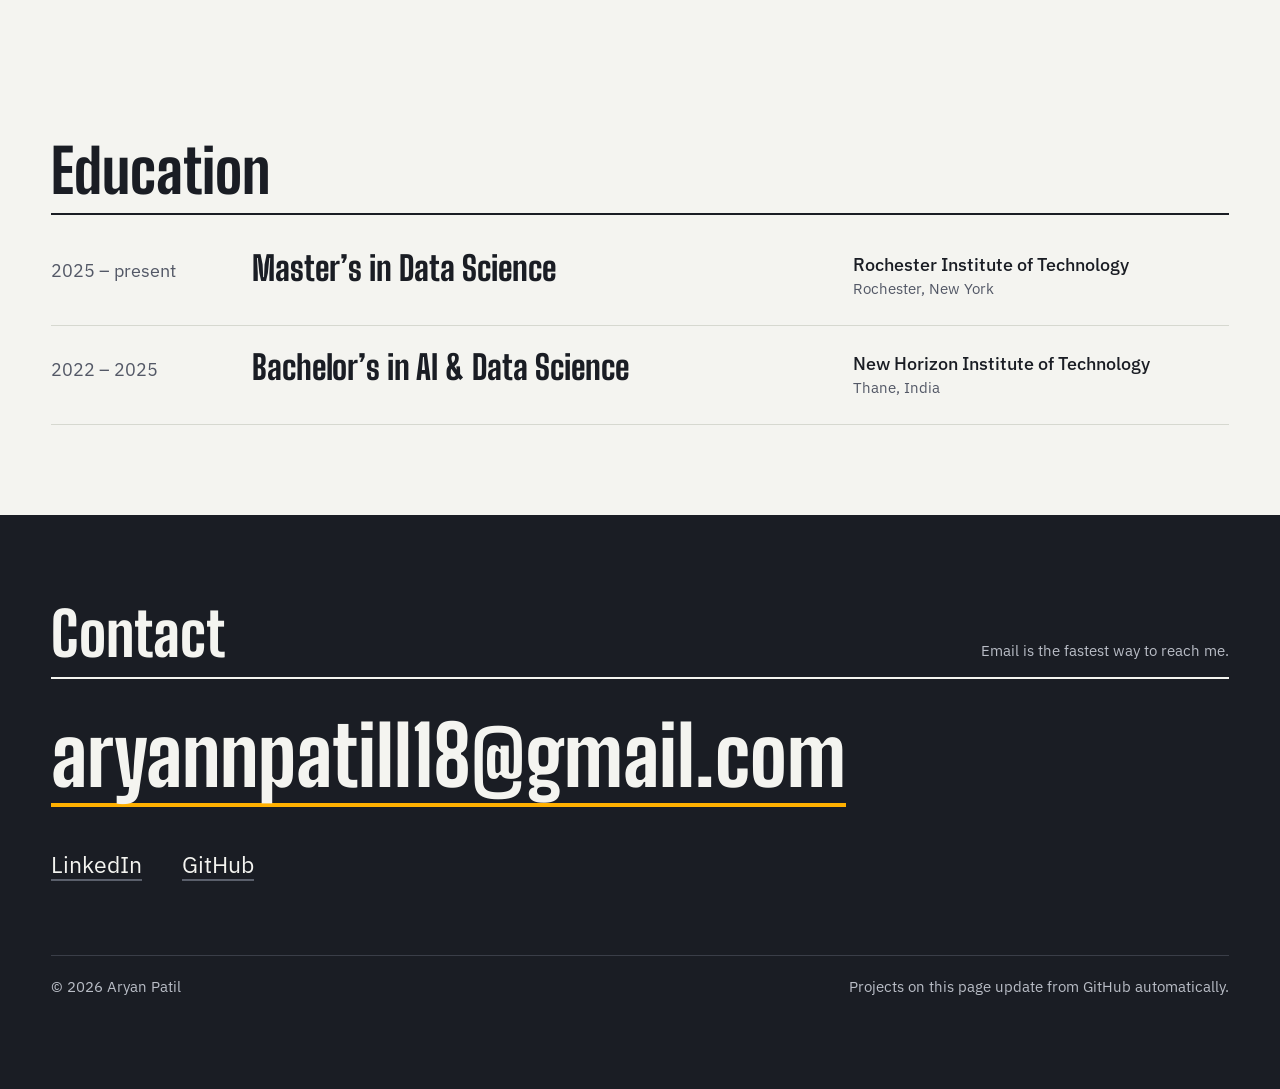
==== commit 7f58cc23: "Redesign portfolio with live GitHub projects" ====
--- a/index.html
+++ b/index.html
@@ -1,583 +1,711 @@
 <!DOCTYPE html>
 <html lang="en">
 <head>
-    <meta charset="UTF-8">
-    <meta name="viewport" content="width=device-width, initial-scale=1.0">
-    <title>Aryan Patil | Data Engineer</title>
-    
-    <link rel="preconnect" href="https://fonts.googleapis.com">
-    <link href="https://fonts.googleapis.com/css2?family=Playfair+Display:ital,wght@0,400;0,600;1,400&family=Inter:wght@300;400;500&family=JetBrains+Mono:wght@400&display=swap" rel="stylesheet">
-    
-    <script src="https://unpkg.com/feather-icons"></script>
-    
-    <script src="https://cdnjs.cloudflare.com/ajax/libs/gsap/3.12.2/gsap.min.js"></script>
-    <script src="https://cdnjs.cloudflare.com/ajax/libs/gsap/3.12.2/ScrollTrigger.min.js"></script>
-
-    <style>
-        :root {
-            --bg-beige: #E8E4D9;    
-            --text-brown: #2C1A11;  
-            --accent-brown: #8B5A2B;
-            --glass-border: rgba(44, 26, 17, 0.1);
-        }
-
-        * { margin: 0; padding: 0; box-sizing: border-box; }
-
-        body {
-            background-color: var(--bg-beige);
-            color: var(--text-brown);
-            font-family: 'Inter', sans-serif;
-            overflow-x: hidden;
-            /* Scroll Snap */
-            scroll-snap-type: y mandatory;
-            height: 100vh;
-            overflow-y: scroll;
-            scroll-behavior: smooth;
-        }
-
-        /* --- NAVIGATION --- */
-        .nav-wrapper {
-            position: fixed;
-            top: 25px;
-            left: 0;
-            width: 100%;
-            display: flex;
-            justify-content: center;
-            z-index: 1000;
-        }
-
-        nav {
-            background: rgba(232, 228, 217, 0.85);
-            backdrop-filter: blur(12px);
-            border: 1px solid var(--glass-border);
-            padding: 15px 40px;
-            border-radius: 50px;
-            display: flex;
-            gap: 30px;
-            box-shadow: 0 10px 30px rgba(44, 26, 17, 0.08);
-        }
-
-        nav a {
-            color: var(--text-brown);
-            text-decoration: none;
-            font-size: 0.85rem;
-            font-weight: 600;
-            text-transform: uppercase;
-            letter-spacing: 1px;
-            transition: opacity 0.3s;
-        }
-        nav a:hover { opacity: 0.6; }
-
-        /* --- SECTIONS --- */
-        section {
-            height: 100vh;
-            width: 100vw;
-            scroll-snap-align: start;
-            padding: 0 8%;
-            display: flex;
-            flex-direction: column;
-            justify-content: center;
-            position: relative;
-            border-bottom: 1px solid rgba(44, 26, 17, 0.05);
-        }
-
-        /* --- HERO --- */
-        .hero { text-align: center; overflow: hidden; }
-        .hero-bg {
-            position: absolute; top: 0; left: 0; width: 100%; height: 100%;
-            background-image: url('https://images.unsplash.com/photo-1470115636492-6d2b56f9146d?q=80&w=2670&auto=format&fit=crop');
-            background-size: cover; background-position: center; z-index: -2;
-            filter: sepia(0.6) contrast(0.85);
-            transform: scale(1.1); /* Slight zoom for parallax */
-        }
-        .hero-overlay {
-            position: absolute; top: 0; left: 0; width: 100%; height: 100%;
-            background: rgba(232, 228, 217, 0.8); z-index: -1;
-        }
-        .quote-text {
-            font-family: 'Playfair Display', serif;
-            font-size: clamp(3rem, 6vw, 5.5rem); /* Bigger Text */
-            line-height: 1.1;
-            font-style: italic;
-            margin-bottom: 30px;
-            color: var(--text-brown);
-        }
-        .quote-author {
-            font-family: 'JetBrains Mono', monospace;
-            font-size: 1rem;
-            text-transform: uppercase;
-            color: var(--accent-brown);
-            letter-spacing: 3px;
-            font-weight: 700;
-        }
-
-        /* --- PROJECTS --- */
-        .project-split {
-            display: grid;
-            grid-template-columns: 1fr 1.2fr; /* More space for image */
-            gap: 80px;
-            align-items: center;
-            height: 80%;
-        }
-        .p-number { font-family: 'JetBrains Mono'; color: var(--accent-brown); display: block; margin-bottom: 20px; font-size: 1rem; }
-        .p-title { font-family: 'Playfair Display', serif; font-size: 4rem; margin-bottom: 30px; line-height: 1; }
-        .p-desc { font-size: 1.25rem; line-height: 1.6; margin-bottom: 40px; color: rgba(44, 26, 17, 0.9); max-width: 500px; }
-        
-        .btn-link {
-            text-decoration: none;
-            color: var(--text-brown);
-            border: 1px solid var(--text-brown);
-            padding: 15px 35px;
-            font-family: 'JetBrains Mono';
-            font-size: 0.9rem;
-            transition: 0.3s;
-            display: inline-block;
-        }
-        .btn-link:hover { background: var(--text-brown); color: var(--bg-beige); }
-
-        .project-img-container {
-            height: 100%;
-            max-height: 70vh;
-            border-radius: 20px; /* Softer corners */
-            overflow: hidden;
-            box-shadow: 0 25px 50px -12px rgba(44, 26, 17, 0.25);
-            position: relative;
-        }
-        .project-img-container img { width: 100%; height: 100%; object-fit: cover; transition: transform 0.7s ease; }
-        .project-img-container:hover img { transform: scale(1.05); }
-
-        /* --- SKILLS (Fixed Empty Look) --- */
-        .skills-section {
-            display: flex;
-            flex-direction: column;
-            justify-content: center;
-            height: 100vh;
-        }
-        
-        .skills-grid {
-            display: grid;
-            grid-template-columns: repeat(2, 1fr); /* 2 Columns for fuller look */
-            gap: 30px;
-            width: 100%;
-            max-width: 1200px;
-            margin: 0 auto;
-        }
-        
-        .skill-item {
-            border: 1px solid rgba(44, 26, 17, 0.15);
-            padding: 40px; /* Bigger padding */
-            background: rgba(255, 255, 255, 0.4);
-            transition: 0.3s;
-            display: flex;
-            flex-direction: column;
-            justify-content: center;
-        }
-        .skill-item:hover { 
-            background: var(--text-brown); 
-            color: var(--bg-beige); 
-            border-color: var(--text-brown);
-            transform: translateY(-5px);
-        }
-        /* Make the "Languages" card span full width to break grid monotony */
-        .skill-item:first-child { grid-column: span 2; } 
-
-        .skill-title {
-            font-family: 'Playfair Display', serif;
-            font-size: 1.8rem;
-            margin-bottom: 15px;
-            border-bottom: 1px solid var(--accent-brown);
-            padding-bottom: 10px;
-            display: inline-block;
-            width: fit-content;
-        }
-        .skill-list {
-            font-family: 'JetBrains Mono';
-            font-size: 1rem;
-            line-height: 1.8;
-        }
-
-       /* --- TIMELINE FIX (No Overlap) --- */
-        .timeline-container { 
-            max-width: 1000px; 
-            margin: 0 auto; 
-            width: 100%; 
-            display: flex;
-            flex-direction: column;
-            gap: 0; 
-        }
-        
-        .timeline-item {
-            display: flex; 
-            justify-content: space-between;
-            align-items: flex-start; /* Aligns top so text doesn't look weird if it wraps */
-            padding: 40px 20px; 
-            border-bottom: 1px solid rgba(44, 26, 17, 0.15);
-            transition: 0.3s;
-            flex-wrap: wrap; 
-            gap: 20px;
-        }
-
-        .timeline-item:hover {
-            background: rgba(255,255,255,0.4);
-        }
-
-        /* 1. Year (Left) */
-        .t-year { 
-            font-family: 'JetBrains Mono'; 
-            color: var(--accent-brown); 
-            font-size: 1rem; 
-            width: 140px;
-            flex-shrink: 0;
-            padding-top: 5px; /* Visual alignment with larger text */
-        }
-
-        /* 2. Role (Center - Takes most space) */
-        .t-role { 
-            font-weight: 600; 
-            font-size: 1.6rem; 
-            font-family: 'Playfair Display', serif;
-            line-height: 1.2;
-            flex: 1; 
-            min-width: 250px; 
-            margin-right: 20px; /* Buffer space */
-        }
-        
-        /* 3. Details (Right - University & Location) */
-        .t-details {
-            text-align: right;
-            display: flex;
-            flex-direction: column;
-            gap: 5px;
-            min-width: 200px; 
-            max-width: 300px;
-        }
-
-        .t-org { 
-            font-size: 1rem; 
-            font-family: 'Inter', sans-serif; 
-            font-weight: 600;
-            color: var(--text-brown);
-        }
-        
-        .t-loc {
-            font-family: 'JetBrains Mono';
-            font-size: 0.85rem;
-            opacity: 0.7;
-        }
-
-        /* Mobile Adjustments */
-        @media (max-width: 768px) {
-            .timeline-item { 
-                flex-direction: column; 
-                align-items: flex-start; 
-                gap: 10px;
-            }
-            .t-details { 
-                text-align: left; 
-                margin-top: 5px; 
-                max-width: 100%;
-            }
-            .t-year { margin-bottom: 5px; }
-            .t-role { margin-right: 0; font-size: 1.4rem; }
-        }
-        /* Mobile Adjustments for Timeline */
-        @media (max-width: 768px) {
-            .timeline-item { 
-                flex-direction: column; 
-                align-items: flex-start; 
-                text-align: left;
-            }
-            .t-details { text-align: left; margin-top: 10px; }
-            .t-year { margin-bottom: 5px; }
-        }
-        /* --- ABOUT ME --- */
-        .about-wrapper {
-            max-width: 1000px;
-            margin: 0 auto;
-            text-align: center;
-            display: flex;
-            flex-direction: column;
-            align-items: center;
-            justify-content: center;
-            height: 100%;
-        }
-        .about-text { font-size: 1.6rem; line-height: 1.6; margin-bottom: 40px; max-width: 800px; }
-        
-        .badges { margin-bottom: 40px; }
-        .status-badge {
-            display: inline-block;
-            border: 1px solid var(--accent-brown);
-            color: var(--accent-brown);
-            padding: 8px 20px;
-            border-radius: 50px;
-            font-family: 'JetBrains Mono';
-            font-size: 0.9rem;
-            margin: 0 10px;
-            text-transform: uppercase;
-            letter-spacing: 1px;
-        }
-
-        /* Massive Connect Buttons */
-        .connect-grid { 
-            display: grid;
-            grid-template-columns: 1fr 1fr 1fr;
-            gap: 20px;
-            width: 100%;
-            margin-top: 40px;
-        }
-        
-        .connect-card {
-            display: flex;
-            flex-direction: column;
-            align-items: center;
-            padding: 40px;
-            background: var(--text-brown);
-            color: var(--bg-beige);
-            text-decoration: none;
-            transition: 0.3s;
-            border: 1px solid transparent;
-        }
-        .connect-card:hover {
-            background: transparent;
-            color: var(--text-brown);
-            border-color: var(--text-brown);
-        }
-        .connect-icon { margin-bottom: 15px; }
-        .connect-label { font-family: 'Playfair Display', serif; font-size: 1.5rem; }
-
-        /* Mobile */
-        @media (max-width: 1024px) {
-            .project-split { grid-template-columns: 1fr; text-align: center; gap: 30px; }
-            .project-img-container { order: -1; max-height: 40vh; }
-            .skills-grid { grid-template-columns: 1fr; }
-            .skill-item:first-child { grid-column: span 1; }
-            .connect-grid { grid-template-columns: 1fr; }
-            .timeline-item { grid-template-columns: 1fr; text-align: center; gap: 15px; }
-            .t-details { text-align: center; }
-            .t-org { text-align: center; }
-            .quote-text { font-size: 3rem; }
-        }
-    </style>
+<meta charset="UTF-8">
+<meta name="viewport" content="width=device-width, initial-scale=1">
+<title>Aryan Patil — Data Engineer</title>
+<meta name="description" content="Aryan Patil, data engineer and MS Data Science student at RIT. Projects sync live from GitHub.">
+<meta name="theme-color" content="#2440C8">
+<script>
+  // Runs before paint: gate JS-only and motion-only styles so the page is fully readable without JS.
+  document.documentElement.classList.add('js');
+  if (!window.matchMedia('(prefers-reduced-motion: reduce)').matches) document.documentElement.classList.add('motion-ok');
+</script>
+<link rel="preconnect" href="https://fonts.googleapis.com">
+<link rel="preconnect" href="https://fonts.gstatic.com" crossorigin>
+<link rel="preconnect" href="https://api.github.com" crossorigin>
+<link href="https://fonts.googleapis.com/css2?family=Big+Shoulders+Display:wght@600;800&family=IBM+Plex+Sans:wght@400;500;600&display=swap" rel="stylesheet">
+<style>
+/* ============ Theme: "Event Time" (custom, theme-factory style) ============
+   Dominant: Cobalt  #2440C8   Accent: Signal amber #FFB000 (only on ink/cobalt, or as non-text marks)
+   Neutrals: Paper #F4F4F0 · Rule #D6D8D0 · Muted #535866 · Ink #1A1D24
+   Display: Big Shoulders Display   Body: IBM Plex Sans                                   */
+:root{
+  --paper:#F4F4F0; --paper-2:#EAEBE4; --rule:#D6D8D0; --muted:#535866; --ink:#1A1D24;
+  --cobalt:#2440C8; --cobalt-deep:#1A2F99; --amber:#FFB000;
+  --display:"Big Shoulders Display","Arial Narrow","Roboto Condensed",sans-serif;
+  --body:"IBM Plex Sans",system-ui,-apple-system,"Segoe UI",Roboto,sans-serif;
+  --step--1:clamp(.84rem,.8rem + .15vw,.92rem);
+  --step-0:clamp(1rem,.96rem + .2vw,1.1rem);
+  --step-1:clamp(1.2rem,1.1rem + .5vw,1.45rem);
+  --step-2:clamp(1.5rem,1.3rem + 1vw,2.1rem);
+  --step-3:clamp(2.2rem,1.7rem + 2.6vw,3.8rem);
+  --step-hero:clamp(6.4rem,1.5rem + 17vw,18.5rem);
+  --gutter:clamp(1.25rem,4vw,4rem);
+  --maxw:1440px;
+}
+*,*::before,*::after{box-sizing:border-box}
+html{-webkit-text-size-adjust:100%;scroll-behavior:smooth}
+@media (prefers-reduced-motion:reduce){html{scroll-behavior:auto}}
+body{margin:0;background:var(--paper);color:var(--ink);font-family:var(--body);font-size:var(--step-0);line-height:1.55;overflow-x:hidden}
+img,svg{display:block;max-width:100%}
+a{color:inherit}
+h1,h2,h3{margin:0;font-weight:inherit}
+p{margin:0}
+ul,ol{margin:0;padding:0;list-style:none}
+button{font:inherit;color:inherit}
+:focus-visible{outline:3px solid var(--cobalt);outline-offset:3px;border-radius:2px}
+.on-dark :focus-visible,.band :focus-visible{outline-color:var(--amber)}
+.sr-only{position:absolute!important;width:1px;height:1px;padding:0;margin:-1px;overflow:hidden;clip:rect(0,0,0,0);white-space:nowrap;border:0}
+.skip{position:absolute;left:var(--gutter);top:-100px;z-index:100;background:var(--ink);color:var(--paper);padding:.6rem 1rem;text-decoration:none}
+.skip:focus{top:1rem}
+.wrap{max-width:var(--maxw);margin-inline:auto;padding-inline:var(--gutter)}
+.grid12{display:grid;grid-template-columns:repeat(12,minmax(0,1fr));column-gap:clamp(1rem,2vw,2rem)}
+.num{font-variant-numeric:tabular-nums}
+
+/* ---------- Header ---------- */
+.site-head{position:sticky;top:0;z-index:50;background:color-mix(in srgb,var(--paper) 92%,transparent);backdrop-filter:saturate(1.2) blur(8px);border-bottom:1px solid transparent;transition:border-color .2s}
+.site-head.scrolled{border-bottom-color:var(--rule)}
+.site-head .wrap{display:flex;align-items:center;justify-content:space-between;gap:1rem;min-height:3.75rem}
+.brand{font-family:var(--display);font-weight:800;font-size:1.35rem;text-decoration:none;letter-spacing:.01em}
+.site-nav ul{display:flex;gap:clamp(.9rem,2vw,2rem)}
+.site-nav a{text-decoration:none;font-size:var(--step--1);font-weight:500;color:var(--muted);padding:.4rem 0;border-bottom:2px solid transparent}
+.site-nav a:hover,.site-nav a[aria-current="true"]{color:var(--ink);border-bottom-color:var(--cobalt)}
+@media (max-width:720px){.site-nav li:not(.keep){display:none}}
+
+/* ---------- Hero ---------- */
+.hero{padding-block:clamp(2.5rem,7vh,5.5rem) clamp(2rem,5vh,3.5rem);min-height:calc(100svh - 3.75rem);display:flex;flex-direction:column;justify-content:space-between;gap:2rem}
+.hero-name{position:relative;grid-column:1 / -1;font-family:var(--display);font-weight:800;font-size:var(--step-hero);line-height:.9;letter-spacing:-.005em;color:var(--ink)}
+.hero-name .line{display:block}
+.hero-name .line + .line{padding-left:1.05em}
+.ch{display:inline-block;position:relative;transition:opacity .22s ease,color .22s ease,transform .32s cubic-bezier(.2,.8,.2,1)}
+.js.motion-ok .hero-name .ch{opacity:.1;transform:translateY(-.12em)}
+.js.motion-ok .hero-name .ch.arrived{opacity:.4;color:var(--cobalt);transform:none}
+.js.motion-ok .hero-name .ch.committed{opacity:1;color:var(--ink);transform:none}
+.ch.late::after{content:"";position:absolute;left:12%;right:12%;bottom:-.06em;height:.05em;background:var(--amber);transform-origin:left;animation:tick 1.6s .1s ease forwards}
+@keyframes tick{0%{transform:scaleX(0)}25%{transform:scaleX(1)}80%{opacity:1}100%{opacity:0;transform:scaleX(1)}}
+.watermark{position:absolute;top:-4%;bottom:-8%;left:0;width:2px;background:var(--cobalt);transform:translateX(var(--wm,0px));opacity:0;pointer-events:none}
+.watermark.on{opacity:1}
+.watermark.off{opacity:0;transition:opacity .5s ease}
+.axis{grid-column:1 / -1;height:14px;margin-top:clamp(1rem,3vh,2rem);position:relative;border-top:1px solid var(--ink)}
+.axis i{position:absolute;top:0;width:1px;height:8px;background:var(--ink)}
+.axis i.late{background:var(--amber);height:12px;width:2px}
+.hero-meta{grid-column:1 / -1;display:grid;grid-template-columns:repeat(12,minmax(0,1fr));column-gap:inherit;row-gap:1.5rem;align-items:end}
+.role{grid-column:1 / span 4;font-size:var(--step-1);font-weight:600}
+.role span{display:block;font-weight:400;font-size:var(--step-0);color:var(--muted)}
+.value{grid-column:6 / span 5;font-size:var(--step-2);line-height:1.2;font-weight:500;max-width:22ch}
+.hero-cta{grid-column:10 / span 3;justify-self:end}
+.btn{display:inline-flex;align-items:center;gap:.6rem;background:var(--cobalt);color:#fff;text-decoration:none;font-weight:600;padding:.85rem 1.25rem;border-radius:999px;white-space:nowrap;transition:background .2s}
+.btn:hover{background:var(--cobalt-deep)}
+.btn svg{flex:none;width:1em;height:1em}
+.pulse{display:flex;flex-wrap:wrap;align-items:baseline;gap:.35rem 1.4rem;font-size:var(--step--1);color:var(--muted);border-top:1px solid var(--rule);padding-top:1rem;min-height:2.6rem}
+.pulse h2{font-size:inherit;font-weight:600;color:var(--ink)}
+.pulse-items{display:flex;flex-wrap:wrap;gap:.35rem 1.4rem}
+.pulse li{display:flex;gap:.45rem;align-items:baseline}
+.pulse li b{font-weight:500;color:var(--ink)}
+.pulse .dot{width:.5rem;height:.5rem;border-radius:50%;background:var(--amber);align-self:center;box-shadow:0 0 0 2px var(--ink)}
+@media (max-width:900px){
+  .role{grid-column:1 / -1}.value{grid-column:1 / -1}.hero-cta{grid-column:1 / -1;justify-self:start}
+  .hero-name .line + .line{padding-left:.9em}
+}
+
+/* ---------- Section frame + reveal ---------- */
+section[id]{scroll-margin-top:4.5rem}
+.section{padding-block:clamp(4rem,10vh,7.5rem)}
+.sec-head{display:flex;flex-wrap:wrap;align-items:end;justify-content:space-between;gap:.75rem 2rem;padding-bottom:1rem;margin-bottom:clamp(1.75rem,4vh,3rem);position:relative}
+.sec-head::after{content:"";position:absolute;left:0;right:0;bottom:0;height:2px;background:var(--ink);transform-origin:left}
+.sec-title{font-family:var(--display);font-weight:800;font-size:var(--step-3);line-height:.95}
+.sec-note{font-size:var(--step--1);color:var(--muted);max-width:46ch}
+.js.motion-ok .reveal .sec-head::after{transform:scaleX(0);transition:transform .9s cubic-bezier(.6,0,.2,1)}
+.js.motion-ok .reveal .reveal-body{opacity:0;transform:translateY(14px);transition:opacity .6s ease .25s,transform .6s cubic-bezier(.2,.8,.2,1) .25s}
+.js.motion-ok .reveal.is-in .sec-head::after{transform:scaleX(1)}
+.js.motion-ok .reveal.is-in .reveal-body{opacity:1;transform:none}
+
+/* ---------- Work ---------- */
+.featured{display:grid;grid-template-columns:repeat(12,minmax(0,1fr));gap:clamp(1rem,2vw,2rem);margin-bottom:clamp(3rem,7vh,5rem)}
+.fcard{grid-column:span 12;position:relative;display:flex;flex-direction:column;background:#fff;border:1px solid var(--rule);border-radius:4px;overflow:hidden;isolation:isolate}
+@media (min-width:880px){
+  .featured[data-count="2"] .fcard:nth-child(1),.featured[data-count="4"] .fcard:nth-child(1),.featured[data-count="4"] .fcard:nth-child(4),.featured[data-count="3"] .fcard:nth-child(1){grid-column:span 7}
+  .featured[data-count="2"] .fcard:nth-child(2),.featured[data-count="4"] .fcard:nth-child(2),.featured[data-count="4"] .fcard:nth-child(3),.featured[data-count="3"] .fcard:nth-child(2){grid-column:span 5}
+  .featured[data-count="1"] .fcard,.featured[data-count="3"] .fcard:nth-child(3){grid-column:span 12;flex-direction:row}
+  .featured[data-count="1"] .fcard .thumb,.featured[data-count="3"] .fcard:nth-child(3) .thumb{flex:0 0 52%;aspect-ratio:auto;min-height:100%;border-bottom:0;border-right:1px solid var(--rule)}
+}
+.thumb{aspect-ratio:2/1;background:var(--paper-2);border-bottom:1px solid var(--rule);overflow:hidden}
+.thumb img,.thumb svg{width:100%;height:100%;object-fit:cover}
+.fbody{padding:clamp(1.25rem,2.4vw,2rem);display:flex;flex-direction:column;gap:.9rem;flex:1}
+.fcard h3{font-family:var(--display);font-weight:800;font-size:var(--step-2);line-height:1}
+.desc{color:var(--muted);max-width:62ch}
+.fcard .desc{color:#3d414b}
+.meta{display:flex;flex-wrap:wrap;align-items:center;gap:.4rem 1.1rem;font-size:var(--step--1);color:var(--muted)}
+.lang{display:inline-flex;align-items:center;gap:.4rem;color:var(--ink)}
+.lang i{width:.7rem;height:.7rem;border-radius:50%;background:var(--c,#8a8f98);box-shadow:inset 0 0 0 1px rgba(0,0,0,.15)}
+.tags{display:flex;flex-wrap:wrap;gap:.35rem}
+.tags li{font-size:.78rem;line-height:1;padding:.4rem .55rem;background:var(--paper-2);border-radius:2px;color:#3d414b}
+.links{display:flex;gap:1.25rem;margin-top:auto;padding-top:.25rem}
+.links a{font-weight:600;text-decoration:none;border-bottom:2px solid var(--cobalt);padding-bottom:1px}
+.links a:hover{color:var(--cobalt)}
+/* cursor spotlight: pointer position is written to --mx/--my by JS */
+.spot::before{content:"";position:absolute;inset:0;z-index:-1;pointer-events:none;opacity:0;transition:opacity .25s;background:radial-gradient(420px circle at var(--mx,50%) var(--my,50%),rgba(36,64,200,.10),transparent 60%)}
+.spot:hover::before{opacity:1}
+.spot:hover,.spot:focus-within{border-color:var(--cobalt)}
+.spot:focus-within{box-shadow:0 0 0 1px var(--cobalt)}
+
+.more-head{display:flex;flex-wrap:wrap;align-items:center;justify-content:space-between;gap:1rem;margin-bottom:1.25rem}
+.more-head h3{font-size:var(--step-1);font-weight:600}
+.filters{display:flex;flex-wrap:wrap;gap:.4rem}
+.filters button{border:1px solid var(--ink);background:transparent;border-radius:999px;padding:.4rem .85rem;font-size:var(--step--1);cursor:pointer;display:inline-flex;align-items:center;gap:.4rem;min-height:2.25rem}
+.filters button[aria-pressed="true"]{background:var(--ink);color:var(--paper)}
+.filters button:hover:not([aria-pressed="true"]){background:#fff}
+.filters i{width:.55rem;height:.55rem;border-radius:50%;background:var(--c)}
+.cgrid{display:grid;grid-template-columns:repeat(auto-fill,minmax(min(100%,270px),1fr));gap:1rem}
+.ccard{position:relative;isolation:isolate;display:flex;flex-direction:column;gap:.7rem;background:#fff;border:1px solid var(--rule);border-radius:4px;padding:0 1.15rem 1.15rem;overflow:hidden}
+.ccard[hidden]{display:none}
+.ccard .strip{height:34px;margin-inline:-1.15rem;border-bottom:1px solid var(--rule)}
+.ccard h4{margin:0;font-size:var(--step-1);font-weight:600;line-height:1.2}
+.ccard .desc{font-size:var(--step--1);display:-webkit-box;-webkit-line-clamp:3;-webkit-box-orient:vertical;overflow:hidden}
+.status{font-size:var(--step--1);color:var(--muted)}
+/* skeletons */
+.sk{background:linear-gradient(90deg,var(--paper-2) 0,#f7f7f3 40%,var(--paper-2) 80%);background-size:300% 100%;border-radius:3px}
+.motion-ok .sk{animation:shimmer 1.4s linear infinite}
+@keyframes shimmer{from{background-position:100% 0}to{background-position:-100% 0}}
+.sk-line{height:.9rem;margin-top:.55rem}
+.fcard.is-sk .thumb{border-bottom-color:transparent}
+
+/* ---------- Full-bleed band ---------- */
+.band{background:var(--cobalt);color:var(--paper);padding-block:clamp(4.5rem,14vh,9rem);position:relative;overflow:hidden}
+.band blockquote{margin:0;grid-column:2 / span 10}
+.band p{font-family:var(--display);font-weight:600;font-size:clamp(2.4rem,1rem + 5.6vw,6.6rem);line-height:.96;max-width:17ch}
+.band footer{margin-top:1.75rem;font-size:var(--step-0);color:#dfe3fb}
+.band cite{font-style:normal}
+.band .stream{position:absolute;inset:auto 0 0 0;height:56px;opacity:.9}
+@media (max-width:720px){.band blockquote{grid-column:1 / -1}}
+
+/* ---------- About ---------- */
+.about-grid{align-items:start;row-gap:2rem}
+.about-lede{grid-column:4 / span 8;font-size:var(--step-2);line-height:1.3;max-width:34ch}
+.about-lede strong{font-weight:600}
+.badges{grid-column:4 / span 8;display:flex;flex-wrap:wrap;gap:.5rem}
+.badges li{border:1px solid var(--ink);border-radius:999px;padding:.35rem .9rem;font-size:var(--step--1);font-weight:500}
+@media (max-width:900px){.about-lede,.badges{grid-column:1 / -1}}
+
+/* ---------- Stack ---------- */
+.bars{display:grid;gap:.85rem;max-width:960px}
+.bar{display:grid;grid-template-columns:minmax(7.5rem,11rem) 1fr 5.5rem;align-items:center;gap:1rem}
+.bar .name{font-weight:500}
+.bar .track{height:14px;background:var(--paper-2);border-radius:1px;overflow:hidden}
+.bar .fill{display:block;height:100%;background:var(--cobalt);width:var(--w);transform-origin:left}
+.js.motion-ok .reveal .bar .fill{transform:scaleX(0);transition:transform .9s cubic-bezier(.2,.8,.2,1) calc(.3s + var(--d,0s))}
+.js.motion-ok .reveal.is-in .bar .fill{transform:scaleX(1)}
+.bar .count{font-size:var(--step--1);color:var(--muted);text-align:right}
+.topics-cloud{margin-top:2.5rem;max-width:960px}
+.topics-cloud h3{font-size:var(--step-0);font-weight:600;margin-bottom:.75rem}
+@media (max-width:560px){.bar{grid-template-columns:1fr 4.5rem}.bar .track{grid-column:1 / -1;grid-row:2}}
+
+/* ---------- Education ---------- */
+.edu li{display:grid;grid-template-columns:repeat(12,minmax(0,1fr));column-gap:clamp(1rem,2vw,2rem);row-gap:.35rem;padding-block:1.5rem;border-bottom:1px solid var(--rule)}
+.edu li:first-child{padding-top:0}
+.edu .yr{grid-column:1 / span 2;color:var(--muted);padding-top:.35rem}
+.edu .deg{grid-column:3 / span 6;font-family:var(--display);font-weight:800;font-size:var(--step-2);line-height:1.05}
+.edu .org{grid-column:9 / span 4;font-weight:500}
+.edu .org span{display:block;color:var(--muted);font-weight:400;font-size:var(--step--1)}
+@media (max-width:760px){.edu .yr,.edu .deg,.edu .org{grid-column:1 / -1}.edu .yr{padding-top:0}}
+
+/* ---------- Contact ---------- */
+.contact{background:var(--ink);color:var(--paper)}
+.contact .sec-head::after{background:var(--paper)}
+.contact .sec-note{color:#b9bdc6}
+.mail{display:inline-block;font-family:var(--display);font-weight:800;font-size:clamp(2rem,.8rem + 5.4vw,6rem);line-height:1;text-decoration:none;overflow-wrap:anywhere;border-bottom:4px solid var(--amber);padding-bottom:.08em}
+.mail:hover{color:var(--amber)}
+.elsewhere{display:flex;flex-wrap:wrap;gap:1rem 2.5rem;margin-top:2.5rem;font-size:var(--step-1)}
+.elsewhere a{text-decoration:none;border-bottom:2px solid #5a5f6b}
+.elsewhere a:hover{border-bottom-color:var(--amber)}
+.site-foot{border-top:1px solid #3a3e48;margin-top:clamp(3rem,8vh,5rem);padding-top:1.25rem;font-size:var(--step--1);color:#b9bdc6;display:flex;flex-wrap:wrap;justify-content:space-between;gap:.5rem}
+
+@media (prefers-reduced-motion:reduce){*,*::before,*::after{animation:none!important;transition:none!important}}
+</style>
 </head>
 <body>
-
-    <div class="nav-wrapper">
-        <nav>
-            <a href="#home">Home</a>
-            <a href="#p1">Projects</a>
-            <a href="#skills">Skills</a>
-            <a href="#timeline">Timeline</a>
-            <a href="#about">About Me</a>
-        </nav>
-    </div>
-
-    <section id="home" class="hero">
-        <div class="hero-bg"></div>
-        <div class="hero-overlay"></div>
-        <div class="content-wrapper gs-reveal">
-            <h1 class="quote-text">
-                "Preoccupied with a <br>single leaf... <br>you won't see the tree."
-            </h1>
-            <p class="quote-author">— VAGABOND (MIYAMOTO MUSASHI)</p>
-        </div>
-    </section>
-
-    <section id="p1">
-        <div class="project-split">
-            <div class="gs-reveal-left">
-                <span class="p-number">01 / SELECTED WORK</span>
-                <h2 class="p-title">The Quant's<br>Cockpit</h2>
-                <p class="p-desc">A portfolio optimization engine designed for high-frequency strategy analysis. Built with a robust Python backend and Streamlit frontend.</p>
-                <a href="https://github.com/AryanPatill" target="_blank" class="btn-link">View Repository</a>
-            </div>
-            <div class="project-img-container gs-reveal-right">
-                <img src="https://images.unsplash.com/photo-1551288049-bebda4e38f71?q=80&w=2670&auto=format&fit=crop" alt="Financial Dashboard">
-            </div>
-        </div>
-    </section>
-
-    <section id="p2">
-        <div class="project-split">
-            <div class="gs-reveal-left">
-                <span class="p-number">02 / SELECTED WORK</span>
-                <h2 class="p-title">NewsAI<br>Bot</h2>
-                <p class="p-desc">Autonomous NLP pipeline. Scrapes 1000+ global articles daily, performs sentiment analysis using Transformer models, and triggers alerts.</p>
-                <a href="https://github.com/AryanPatill" target="_blank" class="btn-link">View Repository</a>
-            </div>
-            <div class="project-img-container gs-reveal-right">
-                <img src="https://images.unsplash.com/photo-1504868584819-f8e8b4b6d7e3?q=80&w=2670&auto=format&fit=crop" alt="AI Network">
-            </div>
-        </div>
-    </section>
-
-    <section id="p3">
-        <div class="project-split">
-            <div class="gs-reveal-left">
-                <span class="p-number">03 / SELECTED WORK</span>
-                <h2 class="p-title">F1 Race<br>Predictor</h2>
-                <p class="p-desc">Where passion meets precision. An ML model trained on telemetry data to predict race outcomes and tire degradation strategies.</p>
-                <a href="https://github.com/AryanPatill" target="_blank" class="btn-link">View Repository</a>
-            </div>
-            <div class="project-img-container gs-reveal-right">
-                <img src="https://images.unsplash.com/photo-1568605117036-5fe5e7bab0b7?q=80&w=2670&auto=format&fit=crop" alt="F1 Racing">
-            </div>
-        </div>
-    </section>
-
-    <section id="skills" class="skills-section">
-        <h2 class="p-title gs-reveal" style="text-align: center; margin-bottom: 60px;">Technical Arsenal</h2>
-        <div class="skills-grid">
-            
-            <div class="skill-item gs-reveal">
-                <div class="skill-title">Languages</div>
-                <div class="skill-list">Python (Advanced), SQL, Java, C++, R, JavaScript</div>
-            </div>
-
-            <div class="skill-item gs-reveal">
-                <div class="skill-title">GenAI & NLP</div>
-                <div class="skill-list">LLMs (Llama, GPT-4), RAG Pipelines, LangChain, Hugging Face</div>
-            </div>
-
-            <div class="skill-item gs-reveal">
-                <div class="skill-title">Machine Learning</div>
-                <div class="skill-list">PyTorch, TensorFlow, Scikit-learn, XGBoost, Random Forest</div>
-            </div>
-
-            <div class="skill-item gs-reveal">
-                <div class="skill-title">MLOps & Cloud</div>
-                <div class="skill-list">Docker, AWS (EC2, S3, Lambda), GCP, Git/GitHub</div>
-            </div>
-
-            <div class="skill-item gs-reveal">
-                <div class="skill-title">Tools</div>
-                <div class="skill-list">Streamlit, Flask, Tableau, Power BI, MongoDB, MySQL</div>
-            </div>
-
-        </div>
-    </section>
-
-   <section id="timeline">
-        <h2 class="p-title gs-reveal" style="text-align: center; margin-bottom: 60px;">The Path</h2>
-        <div class="timeline-container">
-            
-            <div class="timeline-item gs-reveal">
-                <span class="t-year">SUMMER 2026</span>
-                <span class="t-role">Seeking Internship / Co-op</span>
-                <div class="t-details">
-                    <span class="t-org">Available</span>
-                    <span class="t-loc">Anywhere</span>
-                </div>
-            </div>
-
-            <div class="timeline-item gs-reveal">
-                <span class="t-year">2025 - PRES</span>
-                <span class="t-role">Master's in Data Science</span>
-                <div class="t-details">
-                    <span class="t-org">Rochester Institute of Technology</span>
-                    <span class="t-loc">Rochester, New York</span>
-                </div>
-            </div>
-
-            <div class="timeline-item gs-reveal">
-                <span class="t-year">2022 - 2025</span>
-                <span class="t-role">Bachelors in AI & Data Science</span>
-                <div class="t-details">
-                    <span class="t-org">New Horizon Institute of Technology</span>
-                    <span class="t-loc">Thane, India</span>
-                </div>
-            </div>
-
-        </div>
-    </section>
-
-    <section id="about">
-        <div class="about-wrapper">
-            <h2 class="p-title gs-reveal" style="font-size: 5rem;">About Me</h2>
-            
-            <div class="badges gs-reveal">
-                <span class="status-badge">F-1 Visa Status</span>
-                <span class="status-badge">Class of 2027</span>
-            </div>
-
-            <p class="about-text gs-reveal">
-                I am a Data Science Master's student at RIT bridging the gap between raw data and actionable strategy. 
-                My passion lies in <strong>Data Engineering</strong>—building the robust pipelines and architectures that make advanced analytics possible.
-            </p>
-
-            <div class="connect-grid gs-reveal">
-                <a href="mailto:aryannpatill18@gmail.com" class="connect-card">
-                    <i data-feather="mail" class="connect-icon" size="32"></i>
-                    <span class="connect-label">Email Me</span>
-                </a>
-                <a href="https://www.linkedin.com/in/aryanpatil18/" target="_blank" class="connect-card">
-                    <i data-feather="linkedin" class="connect-icon" size="32"></i>
-                    <span class="connect-label">LinkedIn</span>
-                </a>
-                <a href="https://github.com/AryanPatill" target="_blank" class="connect-card">
-                    <i data-feather="github" class="connect-icon" size="32"></i>
-                    <span class="connect-label">GitHub</span>
-                </a>
-            </div>
-        </div>
-    </section>
-
-    <script>
-        // Initialize Icons
-        feather.replace();
-
-        // GSAP Animations
-        gsap.registerPlugin(ScrollTrigger);
-
-        // General Fade Up
-        document.querySelectorAll('.gs-reveal').forEach(el => {
-            gsap.fromTo(el, 
-                { opacity: 0, y: 50 },
-                {
-                    opacity: 1, 
-                    y: 0, 
-                    duration: 1, 
-                    scrollTrigger: {
-                        trigger: el,
-                        start: "top 85%", // Triggers when top of element hits 85% down viewport
-                        toggleActions: "play none none reverse"
-                    }
-                }
-            );
-        });
-
-        // Left Slide
-        document.querySelectorAll('.gs-reveal-left').forEach(el => {
-            gsap.fromTo(el, 
-                { opacity: 0, x: -50 },
-                {
-                    opacity: 1, 
-                    x: 0, 
-                    duration: 1, 
-                    scrollTrigger: {
-                        trigger: el,
-                        start: "top 80%",
-                        toggleActions: "play none none reverse"
-                    }
-                }
-            );
-        });
-
-        // Right Slide
-        document.querySelectorAll('.gs-reveal-right').forEach(el => {
-            gsap.fromTo(el, 
-                { opacity: 0, x: 50 },
-                {
-                    opacity: 1, 
-                    x: 0, 
-                    duration: 1, 
-                    scrollTrigger: {
-                        trigger: el,
-                        start: "top 80%",
-                        toggleActions: "play none none reverse"
-                    }
-                }
-            );
-        });
-    </script>
+<a class="skip" href="#main">Skip to content</a>
+
+<header class="site-head" id="top">
+  <div class="wrap">
+    <a class="brand" href="#top">Aryan Patil</a>
+    <nav class="site-nav" aria-label="Sections">
+      <ul>
+        <li class="keep"><a href="#work">Work</a></li>
+        <li><a href="#about">About</a></li>
+        <li><a href="#stack">Stack</a></li>
+        <li><a href="#education">Education</a></li>
+        <li class="keep"><a href="#contact">Contact</a></li>
+      </ul>
+    </nav>
+  </div>
+</header>
+
+<main id="main">
+  <!-- HERO -->
+  <section class="wrap hero" aria-labelledby="hero-name">
+    <div class="grid12">
+      <h1 class="hero-name" id="hero-name" aria-label="Aryan Patil">
+        <span class="line" aria-hidden="true">Aryan</span>
+        <span class="line" aria-hidden="true">Patil</span>
+        <span class="watermark" aria-hidden="true"></span>
+      </h1>
+      <div class="axis" aria-hidden="true"></div>
+      <div class="hero-meta" style="margin-top:clamp(1.5rem,4vh,2.75rem)">
+        <p class="role">Data engineer<span>MS Data Science, Rochester Institute of Technology</span></p>
+        <p class="value">Bridging the gap between raw data and actionable strategy.</p>
+        <a class="btn hero-cta" href="#work">See selected work
+          <svg viewBox="0 0 16 16" aria-hidden="true"><path d="M8 2v11M3 8.5 8 13.5 13 8.5" fill="none" stroke="currentColor" stroke-width="1.8"/></svg>
+        </a>
+      </div>
+    </div>
+    <div class="pulse" aria-live="polite">
+      <h2>Latest pushes</h2>
+      <ul id="pulse-list" class="pulse-items"><li><span class="sk" style="display:inline-block;width:14rem;height:.9rem"></span></li></ul>
+    </div>
+  </section>
+
+  <!-- SELECTED WORK -->
+  <section id="work" class="wrap section reveal" aria-labelledby="work-title">
+    <div class="sec-head">
+      <h2 class="sec-title" id="work-title">Selected work</h2>
+      <p class="sec-note status" id="work-status" aria-live="polite">Loading projects from GitHub</p>
+    </div>
+    <div class="reveal-body">
+      <div class="featured" id="featured" data-count="3" aria-busy="true"></div>
+      <div class="more-head">
+        <h3 id="more-title">More projects</h3>
+        <div class="filters" id="filters" role="group" aria-label="Filter projects by language"></div>
+      </div>
+      <p class="sr-only" id="filter-status" aria-live="polite"></p>
+      <ul class="cgrid" id="grid" aria-labelledby="more-title" aria-busy="true"></ul>
+    </div>
+  </section>
+
+  <!-- FULL-BLEED -->
+  <div class="band" role="presentation">
+    <div class="wrap grid12">
+      <blockquote>
+        <p>“Preoccupied with a single leaf, you won’t see the tree.”</p>
+        <footer>— <cite>Vagabond</cite> (Miyamoto Musashi)</footer>
+      </blockquote>
+    </div>
+    <svg class="stream" id="band-stream" aria-hidden="true" preserveAspectRatio="none"></svg>
+  </div>
+
+  <!-- ABOUT -->
+  <section id="about" class="wrap section reveal" aria-labelledby="about-title">
+    <div class="sec-head"><h2 class="sec-title" id="about-title">About</h2></div>
+    <div class="reveal-body grid12 about-grid">
+      <p class="about-lede">I’m a Data Science master’s student at RIT, bridging the gap between raw data and actionable strategy. My passion is <strong>data engineering</strong>: building the robust pipelines and architectures that make advanced analytics possible.</p>
+      <ul class="badges" aria-label="Status">
+        <li>F-1 visa status</li>
+        <li>Class of 2027</li>
+      </ul>
+    </div>
+  </section>
+
+  <!-- STACK (computed) -->
+  <section id="stack" class="wrap section reveal" aria-labelledby="stack-title">
+    <div class="sec-head">
+      <h2 class="sec-title" id="stack-title">Stack</h2>
+      <p class="sec-note">Counted from the primary language of each public repository.</p>
+    </div>
+    <div class="reveal-body">
+      <ul class="bars" id="bars" aria-busy="true"></ul>
+      <div class="topics-cloud" id="topics-wrap" hidden>
+        <h3>Most-used topics</h3>
+        <ul class="tags" id="topics"></ul>
+      </div>
+    </div>
+  </section>
+
+  <!-- EDUCATION -->
+  <section id="education" class="wrap section reveal" aria-labelledby="edu-title">
+    <div class="sec-head"><h2 class="sec-title" id="edu-title">Education</h2></div>
+    <ol class="reveal-body edu">
+      <li>
+        <span class="yr num">2025 – present</span>
+        <span class="deg">Master’s in Data Science</span>
+        <span class="org">Rochester Institute of Technology<span>Rochester, New York</span></span>
+      </li>
+      <li>
+        <span class="yr num">2022 – 2025</span>
+        <span class="deg">Bachelor’s in AI &amp; Data Science</span>
+        <span class="org">New Horizon Institute of Technology<span>Thane, India</span></span>
+      </li>
+    </ol>
+  </section>
+
+  <!-- CONTACT -->
+  <section id="contact" class="section contact on-dark reveal" aria-labelledby="contact-title">
+    <div class="wrap">
+      <div class="sec-head">
+        <h2 class="sec-title" id="contact-title">Contact</h2>
+        <p class="sec-note">Email is the fastest way to reach me.</p>
+      </div>
+      <div class="reveal-body">
+        <a class="mail" href="mailto:aryannpatill18@gmail.com">aryannpatill18@gmail.com</a>
+        <ul class="elsewhere">
+          <li><a href="https://www.linkedin.com/in/aryanpatil18/" rel="noopener">LinkedIn</a></li>
+          <li><a href="https://github.com/AryanPatill" rel="noopener">GitHub</a></li>
+        </ul>
+      </div>
+      <footer class="site-foot">
+        <span>© <span id="yr" class="num">2026</span> Aryan Patil</span>
+        <span>Projects on this page update from GitHub automatically.</span>
+      </footer>
+    </div>
+  </section>
+</main>
+
+<!-- Last-resort snapshot so the Work section is never empty (e.g. opened from file://). Same shape as the GitHub API. -->
+<script type="application/json" id="inline-fallback">[{"id": null, "name": "ai-entry-level-jobs", "full_name": "AryanPatill/ai-entry-level-jobs", "owner": {"login": "AryanPatill"}, "html_url": "https://github.com/AryanPatill/ai-entry-level-jobs", "description": null, "fork": false, "archived": false, "homepage": null, "language": "Python", "stargazers_count": 0, "pushed_at": "2026-09-21T05:42:24Z", "topics": []}, {"id": null, "name": "f1-stream", "full_name": "AryanPatill/f1-stream", "owner": {"login": "AryanPatill"}, "html_url": "https://github.com/AryanPatill/f1-stream", "description": "Event-time stream processor for out-of-order F1 telemetry. Watermark-based windowing, late-data amendment, and checkpoint recovery verified against offline ground truth at 100% match vs 97.9% for arrival-order processing. Python, asyncio, Postgres, FastAPI.", "fork": false, "archived": false, "homepage": null, "language": "Python", "stargazers_count": 0, "pushed_at": "2026-09-08T04:28:49Z", "topics": ["asyncio", "data-engineering", "event-time", "fastapi", "formula1", "postgresql", "python", "stream-processing", "supabase", "watermark"]}, {"id": null, "name": "AryanPatill", "full_name": "AryanPatill/AryanPatill", "owner": {"login": "AryanPatill"}, "html_url": "https://github.com/AryanPatill/AryanPatill", "description": null, "fork": false, "archived": false, "homepage": null, "language": null, "stargazers_count": 0, "pushed_at": "2026-08-30T16:50:15Z", "topics": []}, {"id": null, "name": "adaptiveml-monitor", "full_name": "AryanPatill/adaptiveml-monitor", "owner": {"login": "AryanPatill"}, "html_url": "https://github.com/AryanPatill/adaptiveml-monitor", "description": null, "fork": false, "archived": false, "homepage": null, "language": null, "stargazers_count": 0, "pushed_at": "2026-04-27T04:49:06Z", "topics": []}, {"id": null, "name": "AryanPatill.github.io", "full_name": "AryanPatill/AryanPatill.github.io", "owner": {"login": "AryanPatill"}, "html_url": "https://github.com/AryanPatill/AryanPatill.github.io", "description": null, "fork": false, "archived": false, "homepage": null, "language": "HTML", "stargazers_count": 0, "pushed_at": "2026-02-10T14:53:39Z", "topics": []}, {"id": null, "name": "The-Quants-Cockpit", "full_name": "AryanPatill/The-Quants-Cockpit", "owner": {"login": "AryanPatill"}, "html_url": "https://github.com/AryanPatill/The-Quants-Cockpit", "description": "The Quant's Cockpit is an end-to-end financial analytics platform. It ingests real-time data into a SQL warehouse and uses Markowitz Optimization to recommend ideal asset allocations. Features include a 'Quant AI Analyst' for automated ratings and Monte Carlo simulations for risk forecasting. Built with Python, Streamlit, and SQL", "fork": false, "archived": false, "homepage": null, "language": "Python", "stargazers_count": 0, "pushed_at": "2026-02-03T01:31:30Z", "topics": ["algotrading", "data-science", "etl-pipeline", "finance", "fintech", "investment-analysis", "machine-learning", "markowitz-optimization", "monte-carlo-simulation", "plotly", "portfolio-optimization", "python", "quantitative-finance", "sql", "streamlit"]}, {"id": null, "name": "credit_risk_dashboard", "full_name": "AryanPatill/credit_risk_dashboard", "owner": {"login": "AryanPatill"}, "html_url": "https://github.com/AryanPatill/credit_risk_dashboard", "description": "Interactive ML Dashboard for Credit Risk Assessment using XGBoost & Streamlit", "fork": false, "archived": false, "homepage": null, "language": "Python", "stargazers_count": 0, "pushed_at": "2025-12-09T05:17:03Z", "topics": []}, {"id": null, "name": "F1-Race-Strategy-Simulator", "full_name": "AryanPatill/F1-Race-Strategy-Simulator", "owner": {"login": "AryanPatill"}, "html_url": "https://github.com/AryanPatill/F1-Race-Strategy-Simulator", "description": "The F1 Race Strategy Simulator is a comprehensive web application that brings the strategic complexity of Formula 1 racing to life. Users can select from all 20 current F1 drivers, 10 teams, and 24 world circuits to create authentic racing scenarios with real-time telemetry data visualization.", "fork": false, "archived": false, "homepage": null, "language": "JavaScript", "stargazers_count": 0, "pushed_at": "2025-10-22T13:25:34Z", "topics": []}, {"id": null, "name": "NewsAI-Bot", "full_name": "AryanPatill/NewsAI-Bot", "owner": {"login": "AryanPatill"}, "html_url": "https://github.com/AryanPatill/NewsAI-Bot", "description": "AI Daily News Summarizer Bot: Aggregate & summarize news from 15+ reputable sources (BBC, Reuters, CNN) with real-time AI, sentiment analysis & analytics dashboard. Built in modern JS, responsive UI, OpenAI/LangChain-ready. Showcase your AI/web/data skills. 🚀", "fork": false, "archived": false, "homepage": null, "language": "CSS", "stargazers_count": 0, "pushed_at": "2025-10-07T17:44:32Z", "topics": []}, {"id": null, "name": "Fuel-Efficiency-Prediction--Python", "full_name": "AryanPatill/Fuel-Efficiency-Prediction--Python", "owner": {"login": "AryanPatill"}, "html_url": "https://github.com/AryanPatill/Fuel-Efficiency-Prediction--Python", "description": "This is a learning project for practice, using regression on the Auto MPG dataset to predict fuel efficiency. It involves building a Neural Network with RMSprop, MSE loss, data normalization, and early stopping to prevent overfitting. Key: normalize data, use MAE/MSE, optimize model.", "fork": false, "archived": false, "homepage": null, "language": "Jupyter Notebook", "stargazers_count": 0, "pushed_at": "2025-02-01T15:08:28Z", "topics": ["data-visualization", "datapreprocessing", "deep-learning", "early-stopping", "featurescaling", "loss-functions", "machine-learning", "modelevaluation", "neural-network", "python3", "regression"]}, {"id": null, "name": "Car-Pooling-Web-APP", "full_name": "AryanPatill/Car-Pooling-Web-APP", "owner": {"login": "AryanPatill"}, "html_url": "https://github.com/AryanPatill/Car-Pooling-Web-APP", "description": "The Carpooling Web App connects users on the same route for affordable and eco-friendly travel. Built with Django and Google Maps API, it offers route optimization, real-time suggestions, and fare estimation. Technologies used include Django, Google Maps API, Bootstrap, jQuery, and JavaScript.", "fork": false, "archived": false, "homepage": null, "language": "Python", "stargazers_count": 0, "pushed_at": "2024-12-20T07:18:20Z", "topics": ["api", "css", "django", "html", "javascript", "maps", "python3"]}, {"id": null, "name": "Amazon-Review---Sentimental-Analysis-", "full_name": "AryanPatill/Amazon-Review---Sentimental-Analysis-", "owner": {"login": "AryanPatill"}, "html_url": "https://github.com/AryanPatill/Amazon-Review---Sentimental-Analysis-", "description": "Sentiment Analysis Based on Amazon Reviews", "fork": false, "archived": false, "homepage": null, "language": "Jupyter Notebook", "stargazers_count": 0, "pushed_at": "2024-12-15T06:56:46Z", "topics": ["data-visualization", "nlp-machine-learning", "python", "regression-models", "sentiment-analysis"]}, {"id": null, "name": "Twitter-Sentiment-Analysis", "full_name": "AryanPatill/Twitter-Sentiment-Analysis", "owner": {"login": "AryanPatill"}, "html_url": "https://github.com/AryanPatill/Twitter-Sentiment-Analysis", "description": "Sentiment Analysis Using Dataset (Twitter)", "fork": false, "archived": false, "homepage": null, "language": "Jupyter Notebook", "stargazers_count": 0, "pushed_at": "2024-12-15T05:57:26Z", "topics": ["ai", "clasificacion", "dataset", "machine-learning", "sentiment-analysis"]}]</script>
+
+<script>
+/* =====================================================================
+   DATA LAYER — all GitHub logic lives here. UI only calls getProjects()
+   and getActivity(), which return normalized objects. To switch to a
+   build-time JSON (see the GitHub Action), set CONFIG.source = 'static'.
+   ===================================================================== */
+const CONFIG = {
+  user: 'AryanPatill',
+  source: 'live',                     // 'live' = browser → GitHub API; 'static' = ./projects.json written at build time
+  staticUrl: 'projects.json',
+  fallbackUrl: 'projects.fallback.json',
+  snapshotDate: '2026-09-21',         // date the bundled fallback was captured
+  cacheTtlMs: 60 * 60 * 1000,         // 1 hour
+  timeoutMs: 7000,
+  maxFeatured: 4,
+  // Repos that are never shown, in addition to forks, archived repos and the 'hide' topic.
+  alwaysExclude: ['AryanPatill', 'AryanPatill.github.io'],
+  // When no repo carries the 'featured' topic yet, promote the most recently pushed repos
+  // that have a description (layout fallback only; add 'featured' topics to take control).
+  featuredFallbackCount: 3
+};
+
+const GitHubData = (() => {
+  const API = `https://api.github.com/users/${CONFIG.user}`;
+  const LANG_COLORS = {
+    'Python':'#3572A5','Jupyter Notebook':'#DA5B0B','JavaScript':'#f1e05a','TypeScript':'#3178c6',
+    'HTML':'#e34c26','CSS':'#663399','Java':'#b07219','C++':'#f34b7d','C':'#555555','R':'#198CE7',
+    'Go':'#00ADD8','Rust':'#dea584','Shell':'#89e051','SQL':'#e38c00','PLpgSQL':'#336790','Scala':'#c22d40',
+    'Kotlin':'#A97BFF','Swift':'#F05138','Dockerfile':'#384d54','Vue':'#41b883','Svelte':'#ff3e00'
+  };
+  const ACRONYMS = { ai:'AI', ml:'ML', api:'API', nlp:'NLP', llm:'LLM', llms:'LLMs', f1:'F1', gpt:'GPT', ui:'UI', etl:'ETL', sql:'SQL', rag:'RAG', mcp:'MCP', cv:'CV', gan:'GAN', app:'App', io:'IO', js:'JS' };
+
+  const cacheGet = (key) => { try { return JSON.parse(localStorage.getItem(key)); } catch { return null; } };
+  const cacheSet = (key, data) => { try { localStorage.setItem(key, JSON.stringify({ t: Date.now(), data })); } catch {} };
+
+  async function fetchJSON(url) {
+    const ctrl = new AbortController();
+    const timer = setTimeout(() => ctrl.abort(), CONFIG.timeoutMs);
+    try {
+      const res = await fetch(url, { signal: ctrl.signal, headers: url.startsWith('https://api.github.com') ? { Accept: 'application/vnd.github+json' } : {} });
+      if (!res.ok) { const e = new Error('HTTP ' + res.status); e.status = res.status; throw e; }
+      return await res.json();
+    } finally { clearTimeout(timer); }
+  }
+
+  function humanize(name) {
+    return name.replace(/[-_.]+/g, ' ').trim().split(/\s+/).map(w => {
+      const lw = w.toLowerCase();
+      if (ACRONYMS[lw]) return ACRONYMS[lw];
+      return w === lw ? w.charAt(0).toUpperCase() + w.slice(1) : w;
+    }).join(' ');
+  }
+
+  function normalize(r) {
+    const topics = Array.isArray(r.topics) ? r.topics : [];
+    return {
+      id: r.id ?? r.name,
+      name: r.name,
+      title: humanize(r.name),
+      description: (r.description || '').trim() || null,   // never invented
+      url: r.html_url || `https://github.com/${CONFIG.user}/${r.name}`,
+      homepage: (r.homepage || '').trim() || null,
+      language: r.language || null,
+      languageColor: LANG_COLORS[r.language] || '#8a8f98',
+      stars: r.stargazers_count || 0,
+      pushedAt: r.pushed_at ? new Date(r.pushed_at) : null,
+      topics: topics.filter(t => t !== 'featured' && t !== 'hide'),
+      featured: topics.includes('featured'),
+      thumbnail: `https://opengraph.githubassets.com/1/${CONFIG.user}/${r.name}`,
+      _raw: { fork: !!r.fork, archived: !!r.archived, hidden: topics.includes('hide') }
+    };
+  }
+
+  function select(rawList) {
+    if (!Array.isArray(rawList)) return [];
+    const exclude = new Set(CONFIG.alwaysExclude.map(s => s.toLowerCase()));
+    const list = rawList.map(normalize)
+      .filter(p => !p._raw.fork && !p._raw.archived && !p._raw.hidden && !exclude.has(p.name.toLowerCase()))
+      .sort((a, b) => (b.pushedAt || 0) - (a.pushedAt || 0));
+    let featured = list.filter(p => p.featured).slice(0, CONFIG.maxFeatured);
+    if (!featured.length) {
+      featured = list.filter(p => p.description).slice(0, CONFIG.featuredFallbackCount);
+      featured.forEach(p => p.featured = true);
+    }
+    const featuredSet = new Set(featured.map(p => p.name));
+    list.forEach(p => { p.featured = featuredSet.has(p.name); delete p._raw; });
+    return list;
+  }
+
+  function inlineFallback() {
+    try { return JSON.parse(document.getElementById('inline-fallback').textContent); } catch { return []; }
+  }
+
+  /** Returns { projects: Project[], source: 'live'|'cache'|'static'|'fallback', syncedAt: Date, reason?: string } */
+  async function getProjects() {
+    const key = `gh:repos:${CONFIG.user}`;
+    const cached = cacheGet(key);
+    const ok = (raw) => select(raw).length > 0;
+
+    if (CONFIG.source === 'static') {
+      try { const raw = await fetchJSON(CONFIG.staticUrl); if (ok(raw)) return { projects: select(raw), source: 'static', syncedAt: null }; } catch {}
+    } else {
+      if (cached && Date.now() - cached.t < CONFIG.cacheTtlMs && ok(cached.data)) {
+        return { projects: select(cached.data), source: 'cache', syncedAt: new Date(cached.t) };
+      }
+      try {
+        const raw = await fetchJSON(`${API}/repos?per_page=100&sort=pushed`);
+        if (ok(raw)) { cacheSet(key, raw); return { projects: select(raw), source: 'live', syncedAt: new Date() }; }
+      } catch (e) {
+        var reason = e.status === 403 || e.status === 429 ? 'rate-limit' : 'network';
+      }
+      if (cached && ok(cached.data)) return { projects: select(cached.data), source: 'cache', syncedAt: new Date(cached.t), reason };
+    }
+    try { const raw = await fetchJSON(CONFIG.fallbackUrl); if (ok(raw)) return { projects: select(raw), source: 'fallback', syncedAt: new Date(CONFIG.snapshotDate), reason }; } catch {}
+    return { projects: select(inlineFallback()), source: 'fallback', syncedAt: new Date(CONFIG.snapshotDate), reason };
+  }
+
+  /** Last 5 push events → [{ repo, title, at: Date }]. Falls back to per-repo pushed_at. */
+  async function getActivity(projects = []) {
+    const key = `gh:events:${CONFIG.user}`;
+    const hidden = new Set(CONFIG.alwaysExclude.map(s => s.toLowerCase()));
+    const fromProjects = () => projects.filter(p => p.pushedAt).slice(0, 5).map(p => ({ repo: p.name, title: p.title, at: p.pushedAt }));
+    const shape = (events) => {
+      const seen = new Set(), out = [];
+      for (const ev of events || []) {
+        if (ev.type !== 'PushEvent') continue;
+        const repo = (ev.repo?.name || '').split('/').pop();
+        if (!repo || seen.has(repo) || hidden.has(repo.toLowerCase())) continue;
+        seen.add(repo); out.push({ repo, title: humanize(repo), at: new Date(ev.created_at) });
+        if (out.length === 5) break;
+      }
+      return out;
+    };
+    if (CONFIG.source === 'static') {
+      try { const ev = shape(await fetchJSON('events.json')); if (ev.length) return ev; } catch {}
+      return fromProjects();
+    }
+    const cached = cacheGet(key);
+    if (cached && Date.now() - cached.t < CONFIG.cacheTtlMs) { const ev = shape(cached.data); if (ev.length) return ev; }
+    try { const raw = await fetchJSON(`${API}/events/public?per_page=30`); cacheSet(key, raw); const ev = shape(raw); if (ev.length) return ev; } catch {}
+    if (cached) { const ev = shape(cached.data); if (ev.length) return ev; }
+    return fromProjects();
+  }
+
+  return { getProjects, getActivity };
+})();
+
+/* =============================== UI =============================== */
+(() => {
+  const $ = (s, r = document) => r.querySelector(s);
+  const motionOK = document.documentElement.classList.contains('motion-ok');
+  const h = (tag, attrs = {}, ...kids) => {
+    const el = document.createElementNS(tag === 'svg' || attrs._svg ? 'http://www.w3.org/2000/svg' : 'http://www.w3.org/1999/xhtml', tag);
+    for (const [k, v] of Object.entries(attrs)) {
+      if (k === '_svg' || v == null || v === false) continue;
+      if (k === 'text') el.textContent = v; else if (k === 'style' && typeof v === 'object') { for (const [sk, sv] of Object.entries(v)) sk.startsWith('--') ? el.style.setProperty(sk, sv) : (el.style[sk] = sv); }
+      else el.setAttribute(k, v === true ? '' : v);
+    }
+    kids.flat().forEach(k => k != null && el.append(k));
+    return el;
+  };
+
+  /* ---- time ---- */
+  const rtf = new Intl.RelativeTimeFormat('en', { numeric: 'auto' });
+  function ago(date) {
+    if (!date) return '';
+    const s = (date - Date.now()) / 1000, a = Math.abs(s);
+    const units = [['year', 31536000], ['month', 2592000], ['week', 604800], ['day', 86400], ['hour', 3600], ['minute', 60]];
+    for (const [u, n] of units) if (a >= n) return rtf.format(Math.round(s / n), u);
+    return 'just now';
+  }
+  const fmtDate = d => d.toLocaleDateString('en-US', { month: 'short', day: 'numeric', year: 'numeric' });
+
+  /* ---- seeded generative thumbnail: an "event stream" of ticks + a watermark ---- */
+  function seed(str) { let x = 2166136261; for (const c of str) x = Math.imul(x ^ c.charCodeAt(0), 16777619); return x >>> 0; }
+  function rng(a) { return () => { a |= 0; a = a + 0x6D2B79F5 | 0; let t = Math.imul(a ^ a >>> 15, 1 | a); t = t + Math.imul(t ^ t >>> 7, 61 | t) ^ t; return ((t ^ t >>> 14) >>> 0) / 4294967296; }; }
+  function streamSVG(name, { w = 600, hgt = 300, dense = 1 } = {}) {
+    const r = rng(seed(name));
+    const themes = [['#2440C8', '#F4F4F0', '#FFB000'], ['#1A1D24', '#F4F4F0', '#FFB000'], ['#EAEBE4', '#2440C8', '#1A1D24']];
+    const [bg, fg, ac] = themes[Math.floor(r() * themes.length)];
+    const svg = h('svg', { viewBox: `0 0 ${w} ${hgt}`, preserveAspectRatio: 'xMidYMid slice', 'aria-hidden': 'true', focusable: 'false' });
+    svg.append(h('rect', { _svg: 1, width: w, height: hgt, fill: bg }));
+    const wm = w * (0.45 + r() * 0.4), base = hgt * 0.78, n = Math.round((34 + r() * 30) * dense);
+    for (let i = 0; i < n; i++) {
+      const x = r() * w, len = hgt * (0.08 + Math.pow(r(), 2) * 0.62), late = x < wm && r() < 0.12;
+      svg.append(h('rect', { _svg: 1, x: x.toFixed(1), y: (base - len).toFixed(1), width: late ? 3 : 1.5, height: len.toFixed(1), fill: late ? ac : fg, opacity: x > wm ? 0.35 : 0.9 }));
+    }
+    svg.append(h('rect', { _svg: 1, x: 0, y: base, width: w, height: 1.5, fill: fg }));
+    svg.append(h('rect', { _svg: 1, x: wm.toFixed(1), y: 0, width: 2.5, height: hgt, fill: ac }));
+    return svg;
+  }
+
+  /* ---- cards ---- */
+  function metaRow(p) {
+    const items = [];
+    if (p.language) items.push(h('span', { class: 'lang', style: { '--c': p.languageColor } }, h('i', { 'aria-hidden': 'true', style: { background: p.languageColor } }), p.language));
+    if (p.stars > 0) items.push(h('span', { class: 'num', text: `★ ${p.stars} ${p.stars === 1 ? 'star' : 'stars'}` }));
+    if (p.pushedAt) items.push(h('span', {}, 'Updated ', h('time', { datetime: p.pushedAt.toISOString(), title: fmtDate(p.pushedAt), text: ago(p.pushedAt) })));
+    return h('div', { class: 'meta' }, items);
+  }
+  const tagList = (topics, max) => {
+    if (!topics.length) return null;
+    const shown = topics.slice(0, max), extra = topics.length - shown.length;
+    return h('ul', { class: 'tags', 'aria-label': 'Topics' }, shown.map(t => h('li', { text: t })), extra > 0 ? h('li', { text: `+${extra}`, title: topics.slice(max).join(', ') }) : null);
+  };
+  const linkRow = p => h('div', { class: 'links' },
+    p.homepage ? h('a', { href: p.homepage, rel: 'noopener', 'aria-label': `Live site for ${p.title}`, text: 'Live' }) : null,
+    h('a', { href: p.url, rel: 'noopener', 'aria-label': `Code for ${p.title} on GitHub`, text: 'Code' }));
+
+  function featuredCard(p, i) {
+    const thumb = h('div', { class: 'thumb' });
+    const img = h('img', { src: p.thumbnail, alt: `GitHub preview card for ${p.title}`, width: 1200, height: 600, loading: i === 0 ? 'eager' : 'lazy', decoding: 'async' });
+    img.addEventListener('error', () => img.replaceWith(streamSVG(p.name)), { once: true });
+    thumb.append(img);
+    return h('article', { class: 'fcard spot' }, thumb,
+      h('div', { class: 'fbody' }, h('h3', { text: p.title }), p.description ? h('p', { class: 'desc', text: p.description }) : null, metaRow(p), tagList(p.topics, 6), linkRow(p)));
+  }
+  function compactCard(p) {
+    const strip = h('div', { class: 'strip' }); strip.append(streamSVG(p.name, { w: 600, hgt: 60, dense: .6 }));
+    return h('li', { class: 'ccard spot', 'data-lang': p.language || 'Other' }, strip,
+      h('h4', { text: p.title }), p.description ? h('p', { class: 'desc', text: p.description }) : null, metaRow(p), tagList(p.topics, 4), linkRow(p));
+  }
+
+  function skeletons() {
+    const f = $('#featured'), g = $('#grid');
+    for (let i = 0; i < 3; i++) f.append(h('div', { class: 'fcard is-sk', 'aria-hidden': 'true' }, h('div', { class: 'thumb sk' }),
+      h('div', { class: 'fbody' }, h('div', { class: 'sk', style: { height: '2rem', width: '60%' } }), h('div', { class: 'sk sk-line' }), h('div', { class: 'sk sk-line', style: { width: '80%' } }))));
+    for (let i = 0; i < 6; i++) g.append(h('li', { class: 'ccard', 'aria-hidden': 'true' }, h('div', { class: 'strip sk' }),
+      h('div', { class: 'sk', style: { height: '1.3rem', width: '70%' } }), h('div', { class: 'sk sk-line' }), h('div', { class: 'sk sk-line', style: { width: '55%' } })));
+  }
+
+  function statusText({ source, syncedAt, reason }) {
+    if (source === 'live') return 'Synced from GitHub just now.';
+    if (source === 'cache') return `Synced from GitHub ${ago(syncedAt)}.${reason ? ' Showing the last good copy while GitHub is unavailable.' : ''}`;
+    if (source === 'static') return 'Synced from GitHub at the last site build.';
+    return `Showing a saved snapshot from ${fmtDate(syncedAt)}${reason === 'rate-limit' ? ' because GitHub’s hourly request limit was reached' : ''}. Every repository is still linked.`;
+  }
+
+  function renderWork(result) {
+    const featured = result.projects.filter(p => p.featured), rest = result.projects.filter(p => !p.featured);
+    const f = $('#featured'), g = $('#grid'), filters = $('#filters');
+    f.replaceChildren(...featured.map(featuredCard)); f.dataset.count = featured.length; f.removeAttribute('aria-busy');
+    f.hidden = !featured.length;
+    g.replaceChildren(...rest.map(compactCard)); g.removeAttribute('aria-busy');
+    $('.more-head').hidden = !rest.length; g.hidden = !rest.length;
+    $('#work-status').textContent = statusText(result);
+
+    const counts = rest.reduce((m, p) => (m[p.language || 'Other'] = (m[p.language || 'Other'] || 0) + 1, m), {});
+    const langs = Object.entries(counts).sort((a, b) => b[1] - a[1]);
+    const colorOf = l => (rest.find(p => p.language === l) || {}).languageColor || '#8a8f98';
+    const mk = (label, value, count, color) => h('button', { type: 'button', 'data-lang': value, 'aria-pressed': value === '*' ? 'true' : 'false' },
+      color ? h('i', { 'aria-hidden': 'true', style: { background: color } }) : null, `${label} `, h('span', { class: 'num', text: `(${count})` }));
+    filters.replaceChildren(mk('All', '*', rest.length), ...(langs.length > 1 ? langs.map(([l, c]) => mk(l, l, c, colorOf(l))) : []));
+    filters.onclick = e => {
+      const b = e.target.closest('button'); if (!b) return;
+      filters.querySelectorAll('button').forEach(x => x.setAttribute('aria-pressed', String(x === b)));
+      const v = b.dataset.lang; let shown = 0;
+      g.querySelectorAll('.ccard').forEach(c => { const on = v === '*' || c.dataset.lang === v; c.hidden = !on; shown += on; });
+      $('#filter-status').textContent = `Showing ${shown} ${shown === 1 ? 'project' : 'projects'}${v === '*' ? '' : ' in ' + v}.`;
+    };
+  }
+
+  function renderStack(projects) {
+    const counts = {}, topics = {};
+    projects.forEach(p => { if (p.language) counts[p.language] = (counts[p.language] || 0) + 1; p.topics.forEach(t => topics[t] = (topics[t] || 0) + 1); });
+    const top = Object.entries(counts).sort((a, b) => b[1] - a[1]).slice(0, 8), max = top.length ? top[0][1] : 1;
+    const color = l => (projects.find(p => p.language === l) || {}).languageColor;
+    $('#bars').replaceChildren(...top.map(([l, c], i) => h('li', { class: 'bar' },
+      h('span', { class: 'name', text: l }),
+      h('span', { class: 'track', 'aria-hidden': 'true' }, h('span', { class: 'fill', style: { '--w': `${(c / max) * 100}%`, '--d': `${i * 60}ms` } })),
+      h('span', { class: 'count num', text: `${c} ${c === 1 ? 'repo' : 'repos'}` }))));
+    $('#bars').removeAttribute('aria-busy');
+    const tt = Object.entries(topics).filter(([, c]) => c > 1).sort((a, b) => b[1] - a[1] || a[0].localeCompare(b[0])).slice(0, 14);
+    const t2 = tt.length >= 5 ? tt : Object.entries(topics).sort((a, b) => b[1] - a[1]).slice(0, 14);
+    if (t2.length) { $('#topics').replaceChildren(...t2.map(([t]) => h('li', { text: t }))); $('#topics-wrap').hidden = false; }
+  }
+
+  function renderPulse(items) {
+    const ul = $('#pulse-list');
+    ul.replaceChildren(...items.map((it, i) => h('li', {}, i === 0 ? h('span', { class: 'dot', 'aria-hidden': 'true' }) : null,
+      h('b', { text: it.title }), h('time', { datetime: it.at.toISOString(), title: fmtDate(it.at), text: ago(it.at) }))));
+  }
+
+  /* ---- signature 1: hero entrance — letters arrive out of order, commit when the watermark passes ---- */
+  function heroEntrance() {
+    const h1 = $('#hero-name'), lines = h1.querySelectorAll('.line');
+    const chars = [];
+    lines.forEach(line => { const t = line.textContent; line.textContent = ''; [...t].forEach(c => { const s = h('span', { class: 'ch', text: c }); line.append(s); chars.push(s); }); });
+    const axis = $('.axis');
+    if (!motionOK) { chars.forEach(c => c.classList.add('committed')); return; }
+    const wm = h1.querySelector('.watermark');
+    const r = rng(seed('Aryan Patil'));
+    const box = h1.getBoundingClientRect();
+    const pos = chars.map(c => { const b = c.getBoundingClientRect(); return (b.left + b.width / 2 - box.left) / box.width; });
+    const arrive = chars.map(() => 120 + r() * 1350);        // arrival (processing) time, ms
+    const start = 260, dur = 1250;                            // watermark sweep
+    const done = new Array(chars.length).fill(false);
+    let t0;
+    wm.classList.add('on');
+    const frame = now => {
+      t0 ??= now; const t = now - t0, p = Math.min(1, Math.max(0, (t - start) / dur));
+      wm.style.setProperty('--wm', `${p * box.width}px`);
+      chars.forEach((c, i) => {
+        if (done[i]) return;
+        if (t >= arrive[i]) c.classList.add('arrived');
+        if (t >= arrive[i] && p >= pos[i]) {
+          done[i] = true; c.classList.add('committed');
+          const late = arrive[i] > start + pos[i] * dur + 40;   // arrived after the watermark passed → amended
+          if (late) c.classList.add('late');
+          axis.append(h('i', { class: late ? 'late' : '', style: { left: `${pos[i] * 100}%` } }));
+        }
+      });
+      if (done.every(Boolean)) { wm.classList.replace('on', 'off'); return; }
+      requestAnimationFrame(frame);
+    };
+    requestAnimationFrame(frame);
+  }
+
+  /* ---- signature 2: scroll-triggered section reveals ---- */
+  function reveals() {
+    const els = document.querySelectorAll('.reveal');
+    if (!motionOK || !('IntersectionObserver' in window)) { els.forEach(e => e.classList.add('is-in')); return; }
+    const io = new IntersectionObserver(es => es.forEach(e => { if (e.isIntersecting) { e.target.classList.add('is-in'); io.unobserve(e.target); } }), { rootMargin: '0px 0px -12% 0px', threshold: 0.05 });
+    els.forEach(e => io.observe(e));
+  }
+
+  /* ---- signature 3: cursor spotlight on project cards ---- */
+  function spotlight() {
+    let raf = 0;
+    document.addEventListener('pointermove', e => {
+      const card = e.target.closest?.('.spot'); if (!card || raf) return;
+      raf = requestAnimationFrame(() => { raf = 0; const b = card.getBoundingClientRect(); card.style.setProperty('--mx', `${e.clientX - b.left}px`); card.style.setProperty('--my', `${e.clientY - b.top}px`); });
+    }, { passive: true });
+  }
+
+  function chrome() {
+    const head = $('.site-head');
+    const onScroll = () => head.classList.toggle('scrolled', scrollY > 8);
+    addEventListener('scroll', onScroll, { passive: true }); onScroll();
+    $('#yr').textContent = new Date().getFullYear();
+    const band = $('#band-stream'); const s = streamSVG('Vagabond', { w: 1440, hgt: 56, dense: 2.2 });
+    band.setAttribute('viewBox', '0 0 1440 56'); band.replaceChildren(...[...s.children].slice(1).map(n => { n.setAttribute('fill', n.getAttribute('fill') === '#FFB000' ? '#FFB000' : '#F4F4F0'); return n; }));
+    const links = [...document.querySelectorAll('.site-nav a')];
+    const io = new IntersectionObserver(es => es.forEach(e => { if (e.isIntersecting) links.forEach(a => a.setAttribute('aria-current', String(a.getAttribute('href') === '#' + e.target.id))); }), { rootMargin: '-45% 0px -50% 0px' });
+    document.querySelectorAll('main section[id]').forEach(s => io.observe(s));
+  }
+
+  heroEntrance(); reveals(); spotlight(); chrome(); skeletons();
+  GitHubData.getProjects().then(result => {
+    renderWork(result); renderStack(result.projects);
+    return GitHubData.getActivity(result.projects);
+  }).then(renderPulse).catch(() => { /* data layer always resolves; UI stays on skeletons only if the DOM is broken */ });
+})();
+</script>
 </body>
-</html>+</html>
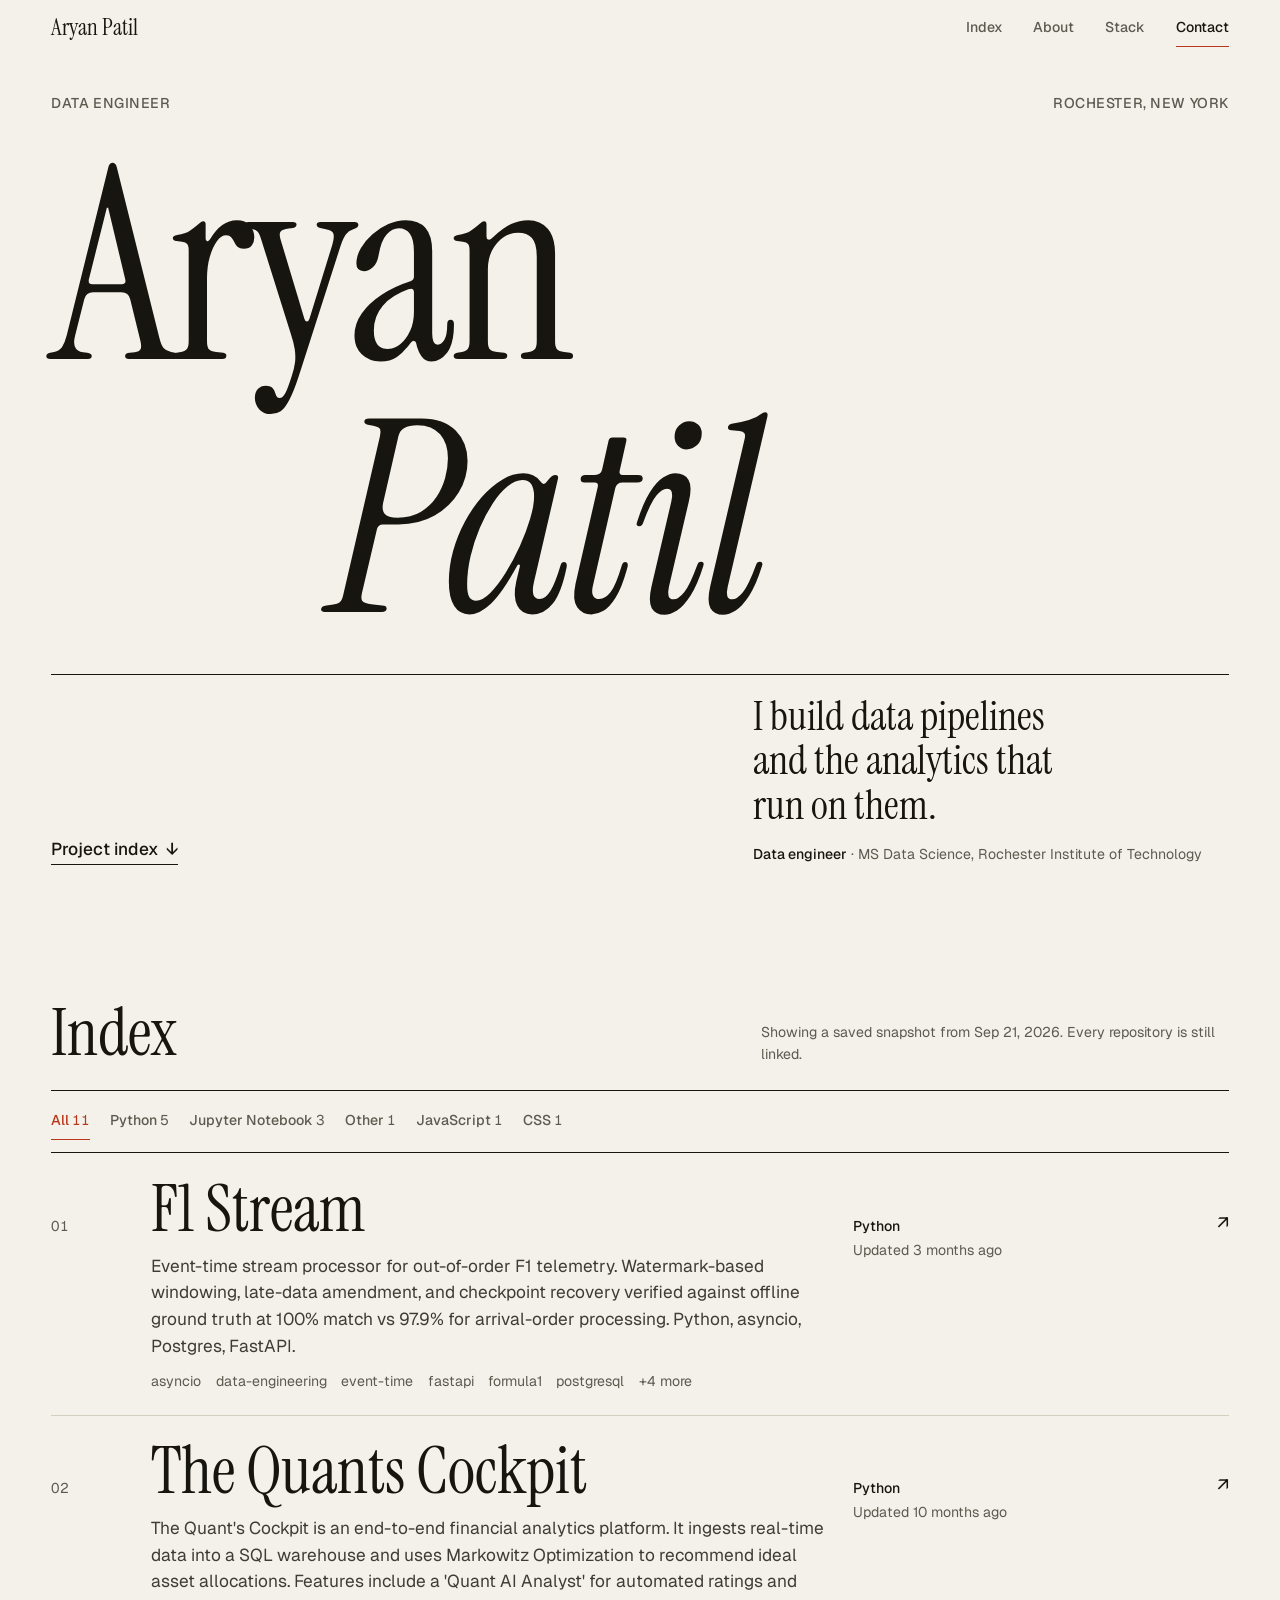
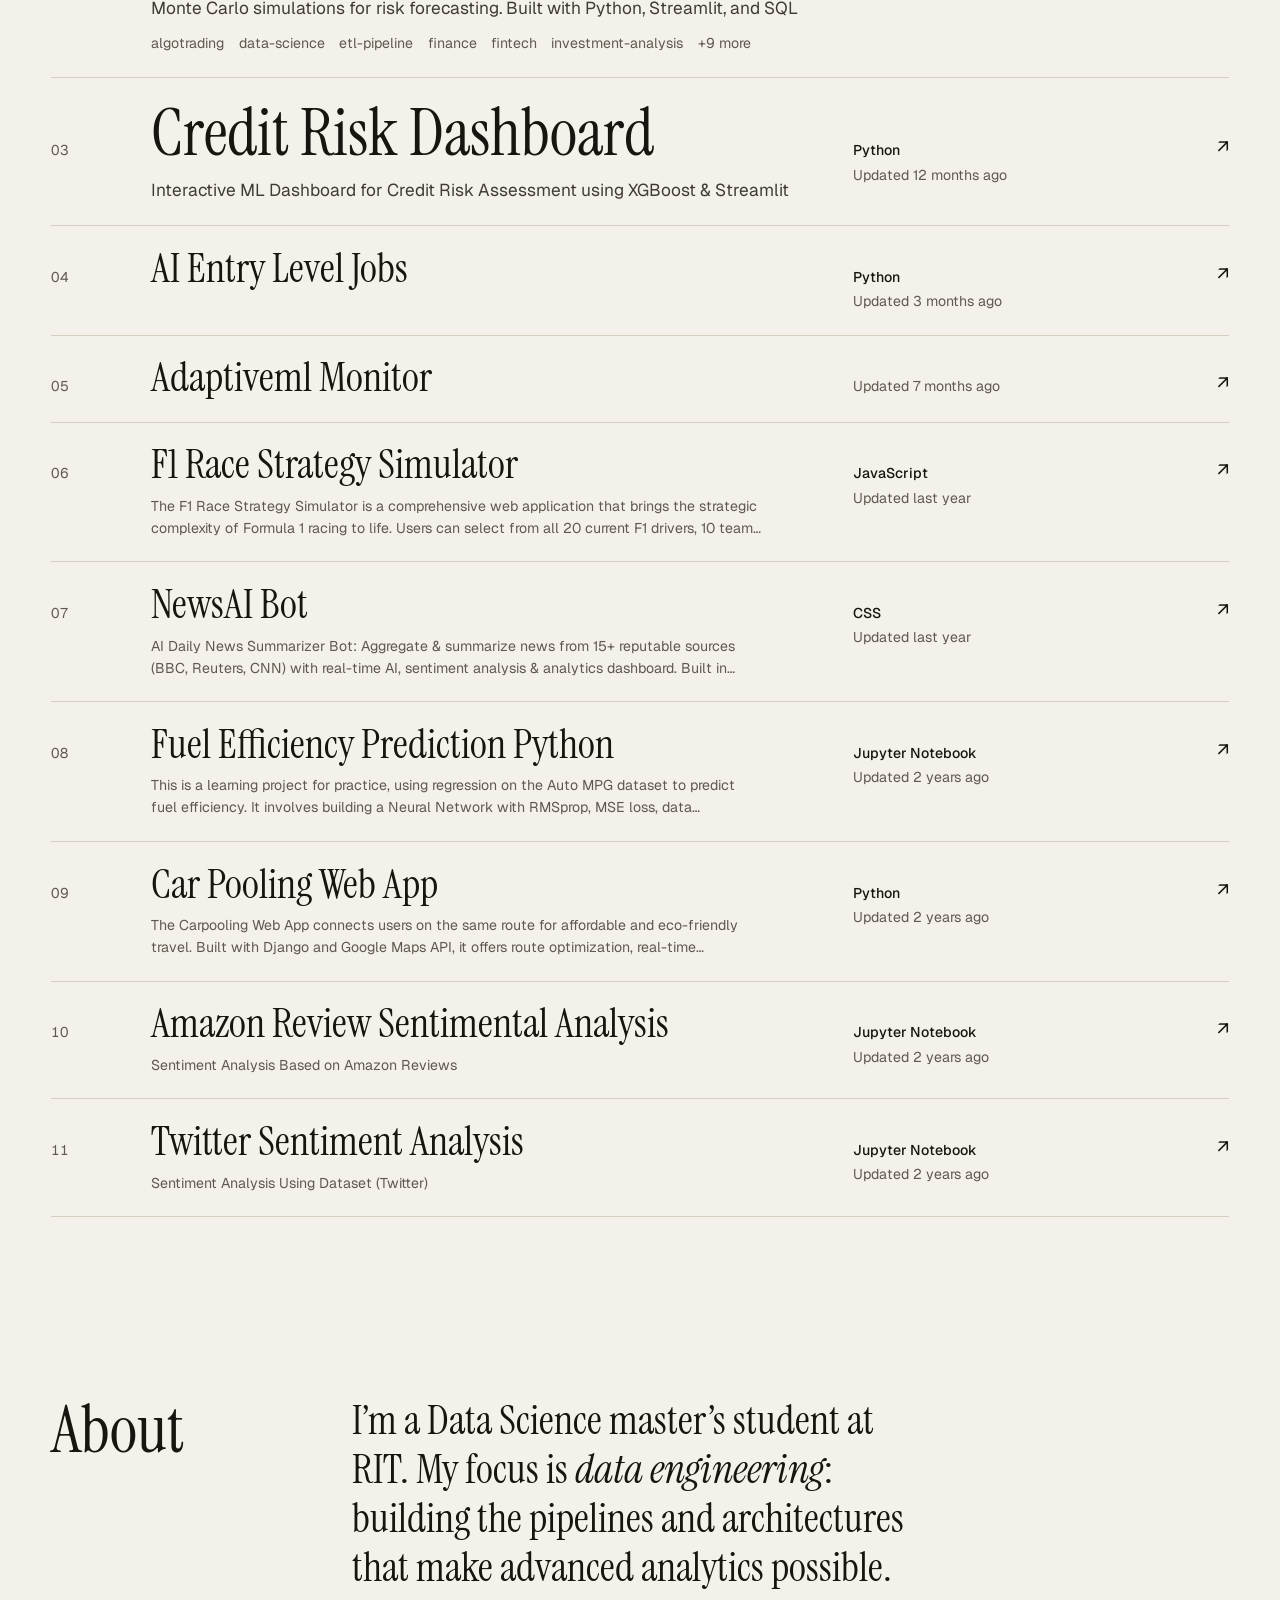
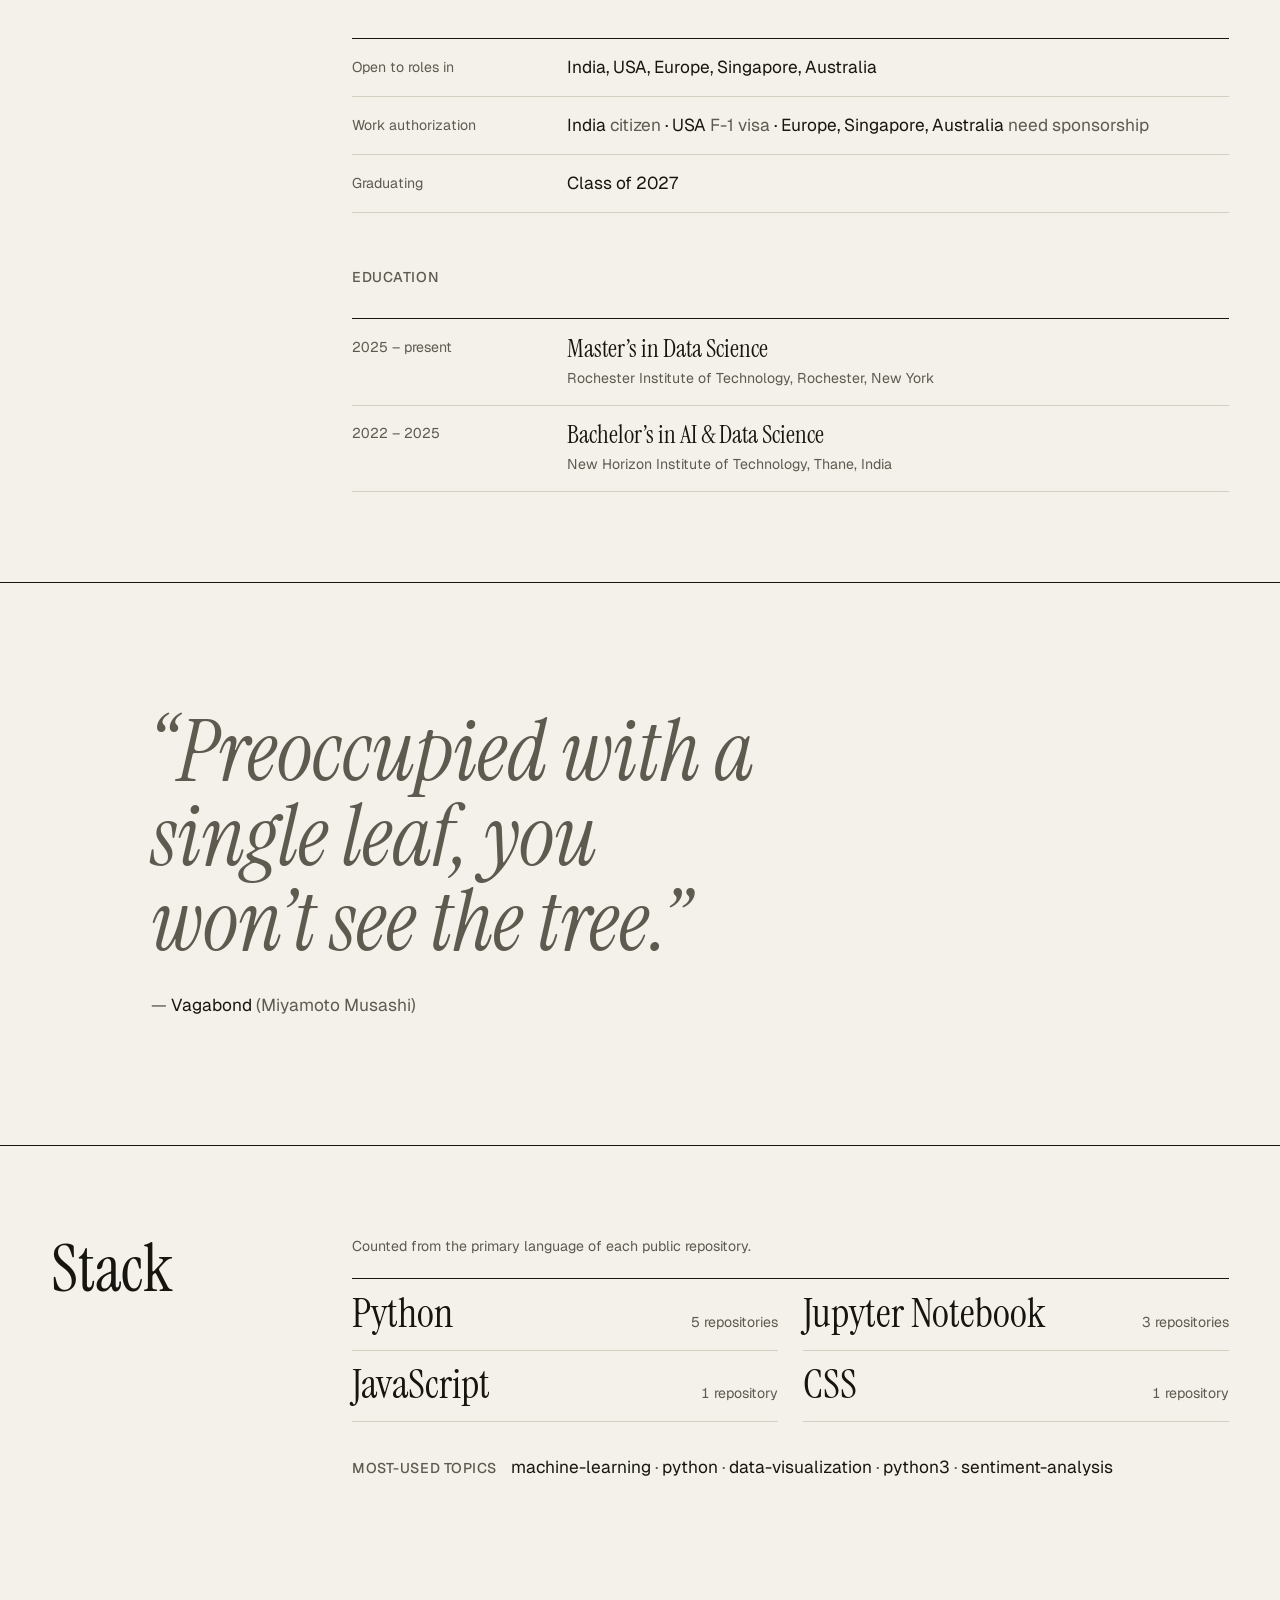
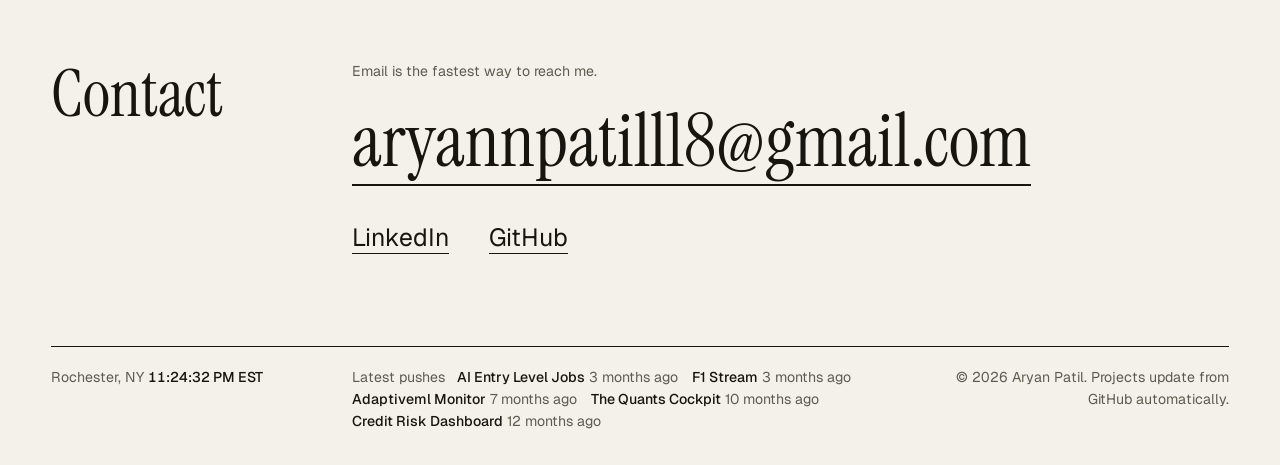
==== commit 959c2e17: "Add files via upload" ====
--- a/index.html
+++ b/index.html
@@ -5,7 +5,7 @@
 <meta name="viewport" content="width=device-width, initial-scale=1">
 <title>Aryan Patil — Data Engineer</title>
 <meta name="description" content="Aryan Patil, data engineer and MS Data Science student at RIT. Projects sync live from GitHub.">
-<meta name="theme-color" content="#2440C8">
+<meta name="theme-color" content="#F4F1EA">
 <script>
   // Runs before paint: gate JS-only and motion-only styles so the page is fully readable without JS.
   document.documentElement.classList.add('js');
@@ -14,205 +14,8 @@
 <link rel="preconnect" href="https://fonts.googleapis.com">
 <link rel="preconnect" href="https://fonts.gstatic.com" crossorigin>
 <link rel="preconnect" href="https://api.github.com" crossorigin>
-<link href="https://fonts.googleapis.com/css2?family=Big+Shoulders+Display:wght@600;800&family=IBM+Plex+Sans:wght@400;500;600&display=swap" rel="stylesheet">
-<style>
-/* ============ Theme: "Event Time" (custom, theme-factory style) ============
-   Dominant: Cobalt  #2440C8   Accent: Signal amber #FFB000 (only on ink/cobalt, or as non-text marks)
-   Neutrals: Paper #F4F4F0 · Rule #D6D8D0 · Muted #535866 · Ink #1A1D24
-   Display: Big Shoulders Display   Body: IBM Plex Sans                                   */
-:root{
-  --paper:#F4F4F0; --paper-2:#EAEBE4; --rule:#D6D8D0; --muted:#535866; --ink:#1A1D24;
-  --cobalt:#2440C8; --cobalt-deep:#1A2F99; --amber:#FFB000;
-  --display:"Big Shoulders Display","Arial Narrow","Roboto Condensed",sans-serif;
-  --body:"IBM Plex Sans",system-ui,-apple-system,"Segoe UI",Roboto,sans-serif;
-  --step--1:clamp(.84rem,.8rem + .15vw,.92rem);
-  --step-0:clamp(1rem,.96rem + .2vw,1.1rem);
-  --step-1:clamp(1.2rem,1.1rem + .5vw,1.45rem);
-  --step-2:clamp(1.5rem,1.3rem + 1vw,2.1rem);
-  --step-3:clamp(2.2rem,1.7rem + 2.6vw,3.8rem);
-  --step-hero:clamp(6.4rem,1.5rem + 17vw,18.5rem);
-  --gutter:clamp(1.25rem,4vw,4rem);
-  --maxw:1440px;
-}
-*,*::before,*::after{box-sizing:border-box}
-html{-webkit-text-size-adjust:100%;scroll-behavior:smooth}
-@media (prefers-reduced-motion:reduce){html{scroll-behavior:auto}}
-body{margin:0;background:var(--paper);color:var(--ink);font-family:var(--body);font-size:var(--step-0);line-height:1.55;overflow-x:hidden}
-img,svg{display:block;max-width:100%}
-a{color:inherit}
-h1,h2,h3{margin:0;font-weight:inherit}
-p{margin:0}
-ul,ol{margin:0;padding:0;list-style:none}
-button{font:inherit;color:inherit}
-:focus-visible{outline:3px solid var(--cobalt);outline-offset:3px;border-radius:2px}
-.on-dark :focus-visible,.band :focus-visible{outline-color:var(--amber)}
-.sr-only{position:absolute!important;width:1px;height:1px;padding:0;margin:-1px;overflow:hidden;clip:rect(0,0,0,0);white-space:nowrap;border:0}
-.skip{position:absolute;left:var(--gutter);top:-100px;z-index:100;background:var(--ink);color:var(--paper);padding:.6rem 1rem;text-decoration:none}
-.skip:focus{top:1rem}
-.wrap{max-width:var(--maxw);margin-inline:auto;padding-inline:var(--gutter)}
-.grid12{display:grid;grid-template-columns:repeat(12,minmax(0,1fr));column-gap:clamp(1rem,2vw,2rem)}
-.num{font-variant-numeric:tabular-nums}
-
-/* ---------- Header ---------- */
-.site-head{position:sticky;top:0;z-index:50;background:color-mix(in srgb,var(--paper) 92%,transparent);backdrop-filter:saturate(1.2) blur(8px);border-bottom:1px solid transparent;transition:border-color .2s}
-.site-head.scrolled{border-bottom-color:var(--rule)}
-.site-head .wrap{display:flex;align-items:center;justify-content:space-between;gap:1rem;min-height:3.75rem}
-.brand{font-family:var(--display);font-weight:800;font-size:1.35rem;text-decoration:none;letter-spacing:.01em}
-.site-nav ul{display:flex;gap:clamp(.9rem,2vw,2rem)}
-.site-nav a{text-decoration:none;font-size:var(--step--1);font-weight:500;color:var(--muted);padding:.4rem 0;border-bottom:2px solid transparent}
-.site-nav a:hover,.site-nav a[aria-current="true"]{color:var(--ink);border-bottom-color:var(--cobalt)}
-@media (max-width:720px){.site-nav li:not(.keep){display:none}}
-
-/* ---------- Hero ---------- */
-.hero{padding-block:clamp(2.5rem,7vh,5.5rem) clamp(2rem,5vh,3.5rem);min-height:calc(100svh - 3.75rem);display:flex;flex-direction:column;justify-content:space-between;gap:2rem}
-.hero-name{position:relative;grid-column:1 / -1;font-family:var(--display);font-weight:800;font-size:var(--step-hero);line-height:.9;letter-spacing:-.005em;color:var(--ink)}
-.hero-name .line{display:block}
-.hero-name .line + .line{padding-left:1.05em}
-.ch{display:inline-block;position:relative;transition:opacity .22s ease,color .22s ease,transform .32s cubic-bezier(.2,.8,.2,1)}
-.js.motion-ok .hero-name .ch{opacity:.1;transform:translateY(-.12em)}
-.js.motion-ok .hero-name .ch.arrived{opacity:.4;color:var(--cobalt);transform:none}
-.js.motion-ok .hero-name .ch.committed{opacity:1;color:var(--ink);transform:none}
-.ch.late::after{content:"";position:absolute;left:12%;right:12%;bottom:-.06em;height:.05em;background:var(--amber);transform-origin:left;animation:tick 1.6s .1s ease forwards}
-@keyframes tick{0%{transform:scaleX(0)}25%{transform:scaleX(1)}80%{opacity:1}100%{opacity:0;transform:scaleX(1)}}
-.watermark{position:absolute;top:-4%;bottom:-8%;left:0;width:2px;background:var(--cobalt);transform:translateX(var(--wm,0px));opacity:0;pointer-events:none}
-.watermark.on{opacity:1}
-.watermark.off{opacity:0;transition:opacity .5s ease}
-.axis{grid-column:1 / -1;height:14px;margin-top:clamp(1rem,3vh,2rem);position:relative;border-top:1px solid var(--ink)}
-.axis i{position:absolute;top:0;width:1px;height:8px;background:var(--ink)}
-.axis i.late{background:var(--amber);height:12px;width:2px}
-.hero-meta{grid-column:1 / -1;display:grid;grid-template-columns:repeat(12,minmax(0,1fr));column-gap:inherit;row-gap:1.5rem;align-items:end}
-.role{grid-column:1 / span 4;font-size:var(--step-1);font-weight:600}
-.role span{display:block;font-weight:400;font-size:var(--step-0);color:var(--muted)}
-.value{grid-column:6 / span 5;font-size:var(--step-2);line-height:1.2;font-weight:500;max-width:22ch}
-.hero-cta{grid-column:10 / span 3;justify-self:end}
-.btn{display:inline-flex;align-items:center;gap:.6rem;background:var(--cobalt);color:#fff;text-decoration:none;font-weight:600;padding:.85rem 1.25rem;border-radius:999px;white-space:nowrap;transition:background .2s}
-.btn:hover{background:var(--cobalt-deep)}
-.btn svg{flex:none;width:1em;height:1em}
-.pulse{display:flex;flex-wrap:wrap;align-items:baseline;gap:.35rem 1.4rem;font-size:var(--step--1);color:var(--muted);border-top:1px solid var(--rule);padding-top:1rem;min-height:2.6rem}
-.pulse h2{font-size:inherit;font-weight:600;color:var(--ink)}
-.pulse-items{display:flex;flex-wrap:wrap;gap:.35rem 1.4rem}
-.pulse li{display:flex;gap:.45rem;align-items:baseline}
-.pulse li b{font-weight:500;color:var(--ink)}
-.pulse .dot{width:.5rem;height:.5rem;border-radius:50%;background:var(--amber);align-self:center;box-shadow:0 0 0 2px var(--ink)}
-@media (max-width:900px){
-  .role{grid-column:1 / -1}.value{grid-column:1 / -1}.hero-cta{grid-column:1 / -1;justify-self:start}
-  .hero-name .line + .line{padding-left:.9em}
-}
-
-/* ---------- Section frame + reveal ---------- */
-section[id]{scroll-margin-top:4.5rem}
-.section{padding-block:clamp(4rem,10vh,7.5rem)}
-.sec-head{display:flex;flex-wrap:wrap;align-items:end;justify-content:space-between;gap:.75rem 2rem;padding-bottom:1rem;margin-bottom:clamp(1.75rem,4vh,3rem);position:relative}
-.sec-head::after{content:"";position:absolute;left:0;right:0;bottom:0;height:2px;background:var(--ink);transform-origin:left}
-.sec-title{font-family:var(--display);font-weight:800;font-size:var(--step-3);line-height:.95}
-.sec-note{font-size:var(--step--1);color:var(--muted);max-width:46ch}
-.js.motion-ok .reveal .sec-head::after{transform:scaleX(0);transition:transform .9s cubic-bezier(.6,0,.2,1)}
-.js.motion-ok .reveal .reveal-body{opacity:0;transform:translateY(14px);transition:opacity .6s ease .25s,transform .6s cubic-bezier(.2,.8,.2,1) .25s}
-.js.motion-ok .reveal.is-in .sec-head::after{transform:scaleX(1)}
-.js.motion-ok .reveal.is-in .reveal-body{opacity:1;transform:none}
-
-/* ---------- Work ---------- */
-.featured{display:grid;grid-template-columns:repeat(12,minmax(0,1fr));gap:clamp(1rem,2vw,2rem);margin-bottom:clamp(3rem,7vh,5rem)}
-.fcard{grid-column:span 12;position:relative;display:flex;flex-direction:column;background:#fff;border:1px solid var(--rule);border-radius:4px;overflow:hidden;isolation:isolate}
-@media (min-width:880px){
-  .featured[data-count="2"] .fcard:nth-child(1),.featured[data-count="4"] .fcard:nth-child(1),.featured[data-count="4"] .fcard:nth-child(4),.featured[data-count="3"] .fcard:nth-child(1){grid-column:span 7}
-  .featured[data-count="2"] .fcard:nth-child(2),.featured[data-count="4"] .fcard:nth-child(2),.featured[data-count="4"] .fcard:nth-child(3),.featured[data-count="3"] .fcard:nth-child(2){grid-column:span 5}
-  .featured[data-count="1"] .fcard,.featured[data-count="3"] .fcard:nth-child(3){grid-column:span 12;flex-direction:row}
-  .featured[data-count="1"] .fcard .thumb,.featured[data-count="3"] .fcard:nth-child(3) .thumb{flex:0 0 52%;aspect-ratio:auto;min-height:100%;border-bottom:0;border-right:1px solid var(--rule)}
-}
-.thumb{aspect-ratio:2/1;background:var(--paper-2);border-bottom:1px solid var(--rule);overflow:hidden}
-.thumb img,.thumb svg{width:100%;height:100%;object-fit:cover}
-.fbody{padding:clamp(1.25rem,2.4vw,2rem);display:flex;flex-direction:column;gap:.9rem;flex:1}
-.fcard h3{font-family:var(--display);font-weight:800;font-size:var(--step-2);line-height:1}
-.desc{color:var(--muted);max-width:62ch}
-.fcard .desc{color:#3d414b}
-.meta{display:flex;flex-wrap:wrap;align-items:center;gap:.4rem 1.1rem;font-size:var(--step--1);color:var(--muted)}
-.lang{display:inline-flex;align-items:center;gap:.4rem;color:var(--ink)}
-.lang i{width:.7rem;height:.7rem;border-radius:50%;background:var(--c,#8a8f98);box-shadow:inset 0 0 0 1px rgba(0,0,0,.15)}
-.tags{display:flex;flex-wrap:wrap;gap:.35rem}
-.tags li{font-size:.78rem;line-height:1;padding:.4rem .55rem;background:var(--paper-2);border-radius:2px;color:#3d414b}
-.links{display:flex;gap:1.25rem;margin-top:auto;padding-top:.25rem}
-.links a{font-weight:600;text-decoration:none;border-bottom:2px solid var(--cobalt);padding-bottom:1px}
-.links a:hover{color:var(--cobalt)}
-/* cursor spotlight: pointer position is written to --mx/--my by JS */
-.spot::before{content:"";position:absolute;inset:0;z-index:-1;pointer-events:none;opacity:0;transition:opacity .25s;background:radial-gradient(420px circle at var(--mx,50%) var(--my,50%),rgba(36,64,200,.10),transparent 60%)}
-.spot:hover::before{opacity:1}
-.spot:hover,.spot:focus-within{border-color:var(--cobalt)}
-.spot:focus-within{box-shadow:0 0 0 1px var(--cobalt)}
-
-.more-head{display:flex;flex-wrap:wrap;align-items:center;justify-content:space-between;gap:1rem;margin-bottom:1.25rem}
-.more-head h3{font-size:var(--step-1);font-weight:600}
-.filters{display:flex;flex-wrap:wrap;gap:.4rem}
-.filters button{border:1px solid var(--ink);background:transparent;border-radius:999px;padding:.4rem .85rem;font-size:var(--step--1);cursor:pointer;display:inline-flex;align-items:center;gap:.4rem;min-height:2.25rem}
-.filters button[aria-pressed="true"]{background:var(--ink);color:var(--paper)}
-.filters button:hover:not([aria-pressed="true"]){background:#fff}
-.filters i{width:.55rem;height:.55rem;border-radius:50%;background:var(--c)}
-.cgrid{display:grid;grid-template-columns:repeat(auto-fill,minmax(min(100%,270px),1fr));gap:1rem}
-.ccard{position:relative;isolation:isolate;display:flex;flex-direction:column;gap:.7rem;background:#fff;border:1px solid var(--rule);border-radius:4px;padding:0 1.15rem 1.15rem;overflow:hidden}
-.ccard[hidden]{display:none}
-.ccard .strip{height:34px;margin-inline:-1.15rem;border-bottom:1px solid var(--rule)}
-.ccard h4{margin:0;font-size:var(--step-1);font-weight:600;line-height:1.2}
-.ccard .desc{font-size:var(--step--1);display:-webkit-box;-webkit-line-clamp:3;-webkit-box-orient:vertical;overflow:hidden}
-.status{font-size:var(--step--1);color:var(--muted)}
-/* skeletons */
-.sk{background:linear-gradient(90deg,var(--paper-2) 0,#f7f7f3 40%,var(--paper-2) 80%);background-size:300% 100%;border-radius:3px}
-.motion-ok .sk{animation:shimmer 1.4s linear infinite}
-@keyframes shimmer{from{background-position:100% 0}to{background-position:-100% 0}}
-.sk-line{height:.9rem;margin-top:.55rem}
-.fcard.is-sk .thumb{border-bottom-color:transparent}
-
-/* ---------- Full-bleed band ---------- */
-.band{background:var(--cobalt);color:var(--paper);padding-block:clamp(4.5rem,14vh,9rem);position:relative;overflow:hidden}
-.band blockquote{margin:0;grid-column:2 / span 10}
-.band p{font-family:var(--display);font-weight:600;font-size:clamp(2.4rem,1rem + 5.6vw,6.6rem);line-height:.96;max-width:17ch}
-.band footer{margin-top:1.75rem;font-size:var(--step-0);color:#dfe3fb}
-.band cite{font-style:normal}
-.band .stream{position:absolute;inset:auto 0 0 0;height:56px;opacity:.9}
-@media (max-width:720px){.band blockquote{grid-column:1 / -1}}
-
-/* ---------- About ---------- */
-.about-grid{align-items:start;row-gap:2rem}
-.about-lede{grid-column:4 / span 8;font-size:var(--step-2);line-height:1.3;max-width:34ch}
-.about-lede strong{font-weight:600}
-.badges{grid-column:4 / span 8;display:flex;flex-wrap:wrap;gap:.5rem}
-.badges li{border:1px solid var(--ink);border-radius:999px;padding:.35rem .9rem;font-size:var(--step--1);font-weight:500}
-@media (max-width:900px){.about-lede,.badges{grid-column:1 / -1}}
-
-/* ---------- Stack ---------- */
-.bars{display:grid;gap:.85rem;max-width:960px}
-.bar{display:grid;grid-template-columns:minmax(7.5rem,11rem) 1fr 5.5rem;align-items:center;gap:1rem}
-.bar .name{font-weight:500}
-.bar .track{height:14px;background:var(--paper-2);border-radius:1px;overflow:hidden}
-.bar .fill{display:block;height:100%;background:var(--cobalt);width:var(--w);transform-origin:left}
-.js.motion-ok .reveal .bar .fill{transform:scaleX(0);transition:transform .9s cubic-bezier(.2,.8,.2,1) calc(.3s + var(--d,0s))}
-.js.motion-ok .reveal.is-in .bar .fill{transform:scaleX(1)}
-.bar .count{font-size:var(--step--1);color:var(--muted);text-align:right}
-.topics-cloud{margin-top:2.5rem;max-width:960px}
-.topics-cloud h3{font-size:var(--step-0);font-weight:600;margin-bottom:.75rem}
-@media (max-width:560px){.bar{grid-template-columns:1fr 4.5rem}.bar .track{grid-column:1 / -1;grid-row:2}}
-
-/* ---------- Education ---------- */
-.edu li{display:grid;grid-template-columns:repeat(12,minmax(0,1fr));column-gap:clamp(1rem,2vw,2rem);row-gap:.35rem;padding-block:1.5rem;border-bottom:1px solid var(--rule)}
-.edu li:first-child{padding-top:0}
-.edu .yr{grid-column:1 / span 2;color:var(--muted);padding-top:.35rem}
-.edu .deg{grid-column:3 / span 6;font-family:var(--display);font-weight:800;font-size:var(--step-2);line-height:1.05}
-.edu .org{grid-column:9 / span 4;font-weight:500}
-.edu .org span{display:block;color:var(--muted);font-weight:400;font-size:var(--step--1)}
-@media (max-width:760px){.edu .yr,.edu .deg,.edu .org{grid-column:1 / -1}.edu .yr{padding-top:0}}
-
-/* ---------- Contact ---------- */
-.contact{background:var(--ink);color:var(--paper)}
-.contact .sec-head::after{background:var(--paper)}
-.contact .sec-note{color:#b9bdc6}
-.mail{display:inline-block;font-family:var(--display);font-weight:800;font-size:clamp(2rem,.8rem + 5.4vw,6rem);line-height:1;text-decoration:none;overflow-wrap:anywhere;border-bottom:4px solid var(--amber);padding-bottom:.08em}
-.mail:hover{color:var(--amber)}
-.elsewhere{display:flex;flex-wrap:wrap;gap:1rem 2.5rem;margin-top:2.5rem;font-size:var(--step-1)}
-.elsewhere a{text-decoration:none;border-bottom:2px solid #5a5f6b}
-.elsewhere a:hover{border-bottom-color:var(--amber)}
-.site-foot{border-top:1px solid #3a3e48;margin-top:clamp(3rem,8vh,5rem);padding-top:1.25rem;font-size:var(--step--1);color:#b9bdc6;display:flex;flex-wrap:wrap;justify-content:space-between;gap:.5rem}
-
-@media (prefers-reduced-motion:reduce){*,*::before,*::after{animation:none!important;transition:none!important}}
-</style>
+<link href="https://fonts.googleapis.com/css2?family=Geist:wght@400;500;600&family=Instrument+Serif:ital@0;1&display=swap" rel="stylesheet">
+<link rel="stylesheet" href="styles.css">
 </head>
 <body>
 <a class="skip" href="#main">Skip to content</a>
@@ -222,11 +25,10 @@
     <a class="brand" href="#top">Aryan Patil</a>
     <nav class="site-nav" aria-label="Sections">
       <ul>
-        <li class="keep"><a href="#work">Work</a></li>
+        <li><a href="#work">Index</a></li>
         <li><a href="#about">About</a></li>
         <li><a href="#stack">Stack</a></li>
-        <li><a href="#education">Education</a></li>
-        <li class="keep"><a href="#contact">Contact</a></li>
+        <li><a href="#contact">Contact</a></li>
       </ul>
     </nav>
   </div>
@@ -235,477 +37,114 @@
 <main id="main">
   <!-- HERO -->
   <section class="wrap hero" aria-labelledby="hero-name">
-    <div class="grid12">
-      <h1 class="hero-name" id="hero-name" aria-label="Aryan Patil">
-        <span class="line" aria-hidden="true">Aryan</span>
-        <span class="line" aria-hidden="true">Patil</span>
-        <span class="watermark" aria-hidden="true"></span>
-      </h1>
-      <div class="axis" aria-hidden="true"></div>
-      <div class="hero-meta" style="margin-top:clamp(1.5rem,4vh,2.75rem)">
-        <p class="role">Data engineer<span>MS Data Science, Rochester Institute of Technology</span></p>
-        <p class="value">Bridging the gap between raw data and actionable strategy.</p>
-        <a class="btn hero-cta" href="#work">See selected work
-          <svg viewBox="0 0 16 16" aria-hidden="true"><path d="M8 2v11M3 8.5 8 13.5 13 8.5" fill="none" stroke="currentColor" stroke-width="1.8"/></svg>
-        </a>
-      </div>
+    <div class="hero-grid" aria-hidden="true"></div>
+    <div class="hero-top label">
+      <span>Data engineer</span>
+      <span>Rochester, New York</span>
     </div>
-    <div class="pulse" aria-live="polite">
-      <h2>Latest pushes</h2>
-      <ul id="pulse-list" class="pulse-items"><li><span class="sk" style="display:inline-block;width:14rem;height:.9rem"></span></li></ul>
-    </div>
-  </section>
-
-  <!-- SELECTED WORK -->
-  <section id="work" class="wrap section reveal" aria-labelledby="work-title">
-    <div class="sec-head">
-      <h2 class="sec-title" id="work-title">Selected work</h2>
-      <p class="sec-note status" id="work-status" aria-live="polite">Loading projects from GitHub</p>
-    </div>
-    <div class="reveal-body">
-      <div class="featured" id="featured" data-count="3" aria-busy="true"></div>
-      <div class="more-head">
-        <h3 id="more-title">More projects</h3>
-        <div class="filters" id="filters" role="group" aria-label="Filter projects by language"></div>
-      </div>
-      <p class="sr-only" id="filter-status" aria-live="polite"></p>
-      <ul class="cgrid" id="grid" aria-labelledby="more-title" aria-busy="true"></ul>
-    </div>
-  </section>
-
-  <!-- FULL-BLEED -->
-  <div class="band" role="presentation">
-    <div class="wrap grid12">
-      <blockquote>
-        <p>“Preoccupied with a single leaf, you won’t see the tree.”</p>
-        <footer>— <cite>Vagabond</cite> (Miyamoto Musashi)</footer>
-      </blockquote>
-    </div>
-    <svg class="stream" id="band-stream" aria-hidden="true" preserveAspectRatio="none"></svg>
-  </div>
-
-  <!-- ABOUT -->
-  <section id="about" class="wrap section reveal" aria-labelledby="about-title">
-    <div class="sec-head"><h2 class="sec-title" id="about-title">About</h2></div>
-    <div class="reveal-body grid12 about-grid">
-      <p class="about-lede">I’m a Data Science master’s student at RIT, bridging the gap between raw data and actionable strategy. My passion is <strong>data engineering</strong>: building the robust pipelines and architectures that make advanced analytics possible.</p>
-      <ul class="badges" aria-label="Status">
-        <li>F-1 visa status</li>
-        <li>Class of 2027</li>
-      </ul>
-    </div>
-  </section>
-
-  <!-- STACK (computed) -->
-  <section id="stack" class="wrap section reveal" aria-labelledby="stack-title">
-    <div class="sec-head">
-      <h2 class="sec-title" id="stack-title">Stack</h2>
-      <p class="sec-note">Counted from the primary language of each public repository.</p>
-    </div>
-    <div class="reveal-body">
-      <ul class="bars" id="bars" aria-busy="true"></ul>
-      <div class="topics-cloud" id="topics-wrap" hidden>
-        <h3>Most-used topics</h3>
-        <ul class="tags" id="topics"></ul>
+    <h1 class="hero-name" id="hero-name">
+      <span class="line line-1"><span>Aryan</span></span>
+      <span class="line line-2"><span>Patil</span></span>
+    </h1>
+    <div class="hero-foot grid12">
+      <a class="hero-link" href="#work">Project index <span aria-hidden="true">↓</span></a>
+      <div class="hero-say">
+        <!-- Reworded from the old tagline ("Bridging the gap between raw data and actionable strategy."). Edit freely. -->
+        <p class="statement">I build data pipelines and the analytics that run on them.</p>
+        <p class="role"><b>Data engineer</b> · MS Data Science, Rochester Institute of Technology</p>
       </div>
     </div>
   </section>
 
-  <!-- EDUCATION -->
-  <section id="education" class="wrap section reveal" aria-labelledby="edu-title">
-    <div class="sec-head"><h2 class="sec-title" id="edu-title">Education</h2></div>
-    <ol class="reveal-body edu">
-      <li>
-        <span class="yr num">2025 – present</span>
-        <span class="deg">Master’s in Data Science</span>
-        <span class="org">Rochester Institute of Technology<span>Rochester, New York</span></span>
-      </li>
-      <li>
-        <span class="yr num">2022 – 2025</span>
-        <span class="deg">Bachelor’s in AI &amp; Data Science</span>
-        <span class="org">New Horizon Institute of Technology<span>Thane, India</span></span>
-      </li>
-    </ol>
+  <!-- INDEX (projects) -->
+  <section id="work" class="wrap section" aria-labelledby="work-title">
+    <div class="index-head">
+      <h2 class="sec-title" id="work-title">Index</h2>
+      <p class="status" id="work-status" aria-live="polite">Loading projects from GitHub</p>
+    </div>
+    <div class="filters" id="filters" role="group" aria-label="Filter projects by language"></div>
+    <p class="sr-only" id="filter-status" aria-live="polite"></p>
+    <ol class="rows" id="rows" aria-labelledby="work-title" aria-busy="true"></ol>
+  </section>
+
+  <!-- ABOUT (+ education) -->
+  <section id="about" class="wrap section grid12 sec" aria-labelledby="about-title">
+    <h2 class="sec-title" id="about-title">About</h2>
+    <div class="sec-body">
+      <!-- Reworded from the old About ("...bridging the gap... My passion is data engineering: building the robust pipelines..."). Edit freely. -->
+      <p class="lede">I’m a Data Science master’s student at RIT. My focus is <em>data engineering</em>: building the pipelines and architectures that make advanced analytics possible.</p>
+      <dl class="ledger">
+        <div><dt>Open to roles in</dt><dd>India, USA, Europe, Singapore, Australia</dd></div>
+        <div><dt>Work authorization</dt><dd>India <span>citizen</span> · USA <span>F-1 visa</span> · Europe, Singapore, Australia <span>need sponsorship</span></dd></div>
+        <div><dt>Graduating</dt><dd>Class of 2027</dd></div>
+      </dl>
+      <h3 class="label sub" id="education">Education</h3>
+      <ol class="ledger">
+        <li>
+          <span class="k num">2025 – present</span>
+          <span><span class="deg">Master’s in Data Science</span><span class="org">Rochester Institute of Technology, Rochester, New York</span></span>
+        </li>
+        <li>
+          <span class="k num">2022 – 2025</span>
+          <span><span class="deg">Bachelor’s in AI &amp; Data Science</span><span class="org">New Horizon Institute of Technology, Thane, India</span></span>
+        </li>
+      </ol>
+    </div>
+  </section>
+
+  <!-- QUOTE -->
+  <div class="quote">
+    <div class="wrap grid12">
+      <blockquote>
+        <p id="quote-text">“Preoccupied with a single leaf, you won’t see the tree.”</p>
+        <footer>— <cite>Vagabond</cite> (Miyamoto Musashi)</footer>
+      </blockquote>
+    </div>
+  </div>
+
+  <!-- STACK (computed from GitHub) -->
+  <section id="stack" class="wrap section grid12 sec" aria-labelledby="stack-title">
+    <h2 class="sec-title" id="stack-title">Stack</h2>
+    <div class="sec-body">
+      <p class="sec-note">Counted from the primary language of each public repository.</p>
+      <ul class="langs" id="langs" aria-busy="true"></ul>
+      <div class="topics" id="topics-wrap" hidden>
+        <h3>Most-used topics</h3>
+        <ul id="topics"></ul>
+      </div>
+    </div>
   </section>
 
   <!-- CONTACT -->
-  <section id="contact" class="section contact on-dark reveal" aria-labelledby="contact-title">
-    <div class="wrap">
-      <div class="sec-head">
-        <h2 class="sec-title" id="contact-title">Contact</h2>
-        <p class="sec-note">Email is the fastest way to reach me.</p>
-      </div>
-      <div class="reveal-body">
-        <a class="mail" href="mailto:aryannpatill18@gmail.com">aryannpatill18@gmail.com</a>
-        <ul class="elsewhere">
-          <li><a href="https://www.linkedin.com/in/aryanpatil18/" rel="noopener">LinkedIn</a></li>
-          <li><a href="https://github.com/AryanPatill" rel="noopener">GitHub</a></li>
-        </ul>
-      </div>
-      <footer class="site-foot">
-        <span>© <span id="yr" class="num">2026</span> Aryan Patil</span>
-        <span>Projects on this page update from GitHub automatically.</span>
-      </footer>
+  <section id="contact" class="wrap section grid12 sec" aria-labelledby="contact-title">
+    <h2 class="sec-title" id="contact-title">Contact</h2>
+    <div class="sec-body">
+      <p class="sec-note">Email is the fastest way to reach me.</p>
+      <a class="mail" href="mailto:aryannpatill18@gmail.com">aryannpatill18@gmail.com</a>
+      <ul class="elsewhere">
+        <li><a href="https://www.linkedin.com/in/aryanpatil18/" rel="noopener">LinkedIn</a></li>
+        <li><a href="https://github.com/AryanPatill" rel="noopener">GitHub</a></li>
+      </ul>
     </div>
   </section>
 </main>
 
-<!-- Last-resort snapshot so the Work section is never empty (e.g. opened from file://). Same shape as the GitHub API. -->
+<footer class="wrap">
+  <div class="site-foot grid12">
+    <p class="clock">Rochester, NY <time class="now num" id="clock"></time></p>
+    <div class="pulse" aria-live="polite">
+      <h2>Latest pushes</h2>
+      <ul id="pulse-list"></ul>
+    </div>
+    <p class="copy">© <span id="yr" class="num">2026</span> Aryan Patil. Projects update from GitHub automatically.</p>
+  </div>
+</footer>
+
+<figure class="preview" id="preview" aria-hidden="true"><img alt="" width="1200" height="600" decoding="async"></figure>
+
+<!-- Last-resort snapshot so the Index is never empty (e.g. opened from file://). Same shape as the GitHub API. -->
 <script type="application/json" id="inline-fallback">[{"id": null, "name": "ai-entry-level-jobs", "full_name": "AryanPatill/ai-entry-level-jobs", "owner": {"login": "AryanPatill"}, "html_url": "https://github.com/AryanPatill/ai-entry-level-jobs", "description": null, "fork": false, "archived": false, "homepage": null, "language": "Python", "stargazers_count": 0, "pushed_at": "2026-09-21T05:42:24Z", "topics": []}, {"id": null, "name": "f1-stream", "full_name": "AryanPatill/f1-stream", "owner": {"login": "AryanPatill"}, "html_url": "https://github.com/AryanPatill/f1-stream", "description": "Event-time stream processor for out-of-order F1 telemetry. Watermark-based windowing, late-data amendment, and checkpoint recovery verified against offline ground truth at 100% match vs 97.9% for arrival-order processing. Python, asyncio, Postgres, FastAPI.", "fork": false, "archived": false, "homepage": null, "language": "Python", "stargazers_count": 0, "pushed_at": "2026-09-08T04:28:49Z", "topics": ["asyncio", "data-engineering", "event-time", "fastapi", "formula1", "postgresql", "python", "stream-processing", "supabase", "watermark"]}, {"id": null, "name": "AryanPatill", "full_name": "AryanPatill/AryanPatill", "owner": {"login": "AryanPatill"}, "html_url": "https://github.com/AryanPatill/AryanPatill", "description": null, "fork": false, "archived": false, "homepage": null, "language": null, "stargazers_count": 0, "pushed_at": "2026-08-30T16:50:15Z", "topics": []}, {"id": null, "name": "adaptiveml-monitor", "full_name": "AryanPatill/adaptiveml-monitor", "owner": {"login": "AryanPatill"}, "html_url": "https://github.com/AryanPatill/adaptiveml-monitor", "description": null, "fork": false, "archived": false, "homepage": null, "language": null, "stargazers_count": 0, "pushed_at": "2026-04-27T04:49:06Z", "topics": []}, {"id": null, "name": "AryanPatill.github.io", "full_name": "AryanPatill/AryanPatill.github.io", "owner": {"login": "AryanPatill"}, "html_url": "https://github.com/AryanPatill/AryanPatill.github.io", "description": null, "fork": false, "archived": false, "homepage": null, "language": "HTML", "stargazers_count": 0, "pushed_at": "2026-02-10T14:53:39Z", "topics": []}, {"id": null, "name": "The-Quants-Cockpit", "full_name": "AryanPatill/The-Quants-Cockpit", "owner": {"login": "AryanPatill"}, "html_url": "https://github.com/AryanPatill/The-Quants-Cockpit", "description": "The Quant's Cockpit is an end-to-end financial analytics platform. It ingests real-time data into a SQL warehouse and uses Markowitz Optimization to recommend ideal asset allocations. Features include a 'Quant AI Analyst' for automated ratings and Monte Carlo simulations for risk forecasting. Built with Python, Streamlit, and SQL", "fork": false, "archived": false, "homepage": null, "language": "Python", "stargazers_count": 0, "pushed_at": "2026-02-03T01:31:30Z", "topics": ["algotrading", "data-science", "etl-pipeline", "finance", "fintech", "investment-analysis", "machine-learning", "markowitz-optimization", "monte-carlo-simulation", "plotly", "portfolio-optimization", "python", "quantitative-finance", "sql", "streamlit"]}, {"id": null, "name": "credit_risk_dashboard", "full_name": "AryanPatill/credit_risk_dashboard", "owner": {"login": "AryanPatill"}, "html_url": "https://github.com/AryanPatill/credit_risk_dashboard", "description": "Interactive ML Dashboard for Credit Risk Assessment using XGBoost & Streamlit", "fork": false, "archived": false, "homepage": null, "language": "Python", "stargazers_count": 0, "pushed_at": "2025-12-09T05:17:03Z", "topics": []}, {"id": null, "name": "F1-Race-Strategy-Simulator", "full_name": "AryanPatill/F1-Race-Strategy-Simulator", "owner": {"login": "AryanPatill"}, "html_url": "https://github.com/AryanPatill/F1-Race-Strategy-Simulator", "description": "The F1 Race Strategy Simulator is a comprehensive web application that brings the strategic complexity of Formula 1 racing to life. Users can select from all 20 current F1 drivers, 10 teams, and 24 world circuits to create authentic racing scenarios with real-time telemetry data visualization.", "fork": false, "archived": false, "homepage": null, "language": "JavaScript", "stargazers_count": 0, "pushed_at": "2025-10-22T13:25:34Z", "topics": []}, {"id": null, "name": "NewsAI-Bot", "full_name": "AryanPatill/NewsAI-Bot", "owner": {"login": "AryanPatill"}, "html_url": "https://github.com/AryanPatill/NewsAI-Bot", "description": "AI Daily News Summarizer Bot: Aggregate & summarize news from 15+ reputable sources (BBC, Reuters, CNN) with real-time AI, sentiment analysis & analytics dashboard. Built in modern JS, responsive UI, OpenAI/LangChain-ready. Showcase your AI/web/data skills. 🚀", "fork": false, "archived": false, "homepage": null, "language": "CSS", "stargazers_count": 0, "pushed_at": "2025-10-07T17:44:32Z", "topics": []}, {"id": null, "name": "Fuel-Efficiency-Prediction--Python", "full_name": "AryanPatill/Fuel-Efficiency-Prediction--Python", "owner": {"login": "AryanPatill"}, "html_url": "https://github.com/AryanPatill/Fuel-Efficiency-Prediction--Python", "description": "This is a learning project for practice, using regression on the Auto MPG dataset to predict fuel efficiency. It involves building a Neural Network with RMSprop, MSE loss, data normalization, and early stopping to prevent overfitting. Key: normalize data, use MAE/MSE, optimize model.", "fork": false, "archived": false, "homepage": null, "language": "Jupyter Notebook", "stargazers_count": 0, "pushed_at": "2025-02-01T15:08:28Z", "topics": ["data-visualization", "datapreprocessing", "deep-learning", "early-stopping", "featurescaling", "loss-functions", "machine-learning", "modelevaluation", "neural-network", "python3", "regression"]}, {"id": null, "name": "Car-Pooling-Web-APP", "full_name": "AryanPatill/Car-Pooling-Web-APP", "owner": {"login": "AryanPatill"}, "html_url": "https://github.com/AryanPatill/Car-Pooling-Web-APP", "description": "The Carpooling Web App connects users on the same route for affordable and eco-friendly travel. Built with Django and Google Maps API, it offers route optimization, real-time suggestions, and fare estimation. Technologies used include Django, Google Maps API, Bootstrap, jQuery, and JavaScript.", "fork": false, "archived": false, "homepage": null, "language": "Python", "stargazers_count": 0, "pushed_at": "2024-12-20T07:18:20Z", "topics": ["api", "css", "django", "html", "javascript", "maps", "python3"]}, {"id": null, "name": "Amazon-Review---Sentimental-Analysis-", "full_name": "AryanPatill/Amazon-Review---Sentimental-Analysis-", "owner": {"login": "AryanPatill"}, "html_url": "https://github.com/AryanPatill/Amazon-Review---Sentimental-Analysis-", "description": "Sentiment Analysis Based on Amazon Reviews", "fork": false, "archived": false, "homepage": null, "language": "Jupyter Notebook", "stargazers_count": 0, "pushed_at": "2024-12-15T06:56:46Z", "topics": ["data-visualization", "nlp-machine-learning", "python", "regression-models", "sentiment-analysis"]}, {"id": null, "name": "Twitter-Sentiment-Analysis", "full_name": "AryanPatill/Twitter-Sentiment-Analysis", "owner": {"login": "AryanPatill"}, "html_url": "https://github.com/AryanPatill/Twitter-Sentiment-Analysis", "description": "Sentiment Analysis Using Dataset (Twitter)", "fork": false, "archived": false, "homepage": null, "language": "Jupyter Notebook", "stargazers_count": 0, "pushed_at": "2024-12-15T05:57:26Z", "topics": ["ai", "clasificacion", "dataset", "machine-learning", "sentiment-analysis"]}]</script>
 
-<script>
-/* =====================================================================
-   DATA LAYER — all GitHub logic lives here. UI only calls getProjects()
-   and getActivity(), which return normalized objects. To switch to a
-   build-time JSON (see the GitHub Action), set CONFIG.source = 'static'.
-   ===================================================================== */
-const CONFIG = {
-  user: 'AryanPatill',
-  source: 'live',                     // 'live' = browser → GitHub API; 'static' = ./projects.json written at build time
-  staticUrl: 'projects.json',
-  fallbackUrl: 'projects.fallback.json',
-  snapshotDate: '2026-09-21',         // date the bundled fallback was captured
-  cacheTtlMs: 60 * 60 * 1000,         // 1 hour
-  timeoutMs: 7000,
-  maxFeatured: 4,
-  // Repos that are never shown, in addition to forks, archived repos and the 'hide' topic.
-  alwaysExclude: ['AryanPatill', 'AryanPatill.github.io'],
-  // When no repo carries the 'featured' topic yet, promote the most recently pushed repos
-  // that have a description (layout fallback only; add 'featured' topics to take control).
-  featuredFallbackCount: 3
-};
-
-const GitHubData = (() => {
-  const API = `https://api.github.com/users/${CONFIG.user}`;
-  const LANG_COLORS = {
-    'Python':'#3572A5','Jupyter Notebook':'#DA5B0B','JavaScript':'#f1e05a','TypeScript':'#3178c6',
-    'HTML':'#e34c26','CSS':'#663399','Java':'#b07219','C++':'#f34b7d','C':'#555555','R':'#198CE7',
-    'Go':'#00ADD8','Rust':'#dea584','Shell':'#89e051','SQL':'#e38c00','PLpgSQL':'#336790','Scala':'#c22d40',
-    'Kotlin':'#A97BFF','Swift':'#F05138','Dockerfile':'#384d54','Vue':'#41b883','Svelte':'#ff3e00'
-  };
-  const ACRONYMS = { ai:'AI', ml:'ML', api:'API', nlp:'NLP', llm:'LLM', llms:'LLMs', f1:'F1', gpt:'GPT', ui:'UI', etl:'ETL', sql:'SQL', rag:'RAG', mcp:'MCP', cv:'CV', gan:'GAN', app:'App', io:'IO', js:'JS' };
-
-  const cacheGet = (key) => { try { return JSON.parse(localStorage.getItem(key)); } catch { return null; } };
-  const cacheSet = (key, data) => { try { localStorage.setItem(key, JSON.stringify({ t: Date.now(), data })); } catch {} };
-
-  async function fetchJSON(url) {
-    const ctrl = new AbortController();
-    const timer = setTimeout(() => ctrl.abort(), CONFIG.timeoutMs);
-    try {
-      const res = await fetch(url, { signal: ctrl.signal, headers: url.startsWith('https://api.github.com') ? { Accept: 'application/vnd.github+json' } : {} });
-      if (!res.ok) { const e = new Error('HTTP ' + res.status); e.status = res.status; throw e; }
-      return await res.json();
-    } finally { clearTimeout(timer); }
-  }
-
-  function humanize(name) {
-    return name.replace(/[-_.]+/g, ' ').trim().split(/\s+/).map(w => {
-      const lw = w.toLowerCase();
-      if (ACRONYMS[lw]) return ACRONYMS[lw];
-      return w === lw ? w.charAt(0).toUpperCase() + w.slice(1) : w;
-    }).join(' ');
-  }
-
-  function normalize(r) {
-    const topics = Array.isArray(r.topics) ? r.topics : [];
-    return {
-      id: r.id ?? r.name,
-      name: r.name,
-      title: humanize(r.name),
-      description: (r.description || '').trim() || null,   // never invented
-      url: r.html_url || `https://github.com/${CONFIG.user}/${r.name}`,
-      homepage: (r.homepage || '').trim() || null,
-      language: r.language || null,
-      languageColor: LANG_COLORS[r.language] || '#8a8f98',
-      stars: r.stargazers_count || 0,
-      pushedAt: r.pushed_at ? new Date(r.pushed_at) : null,
-      topics: topics.filter(t => t !== 'featured' && t !== 'hide'),
-      featured: topics.includes('featured'),
-      thumbnail: `https://opengraph.githubassets.com/1/${CONFIG.user}/${r.name}`,
-      _raw: { fork: !!r.fork, archived: !!r.archived, hidden: topics.includes('hide') }
-    };
-  }
-
-  function select(rawList) {
-    if (!Array.isArray(rawList)) return [];
-    const exclude = new Set(CONFIG.alwaysExclude.map(s => s.toLowerCase()));
-    const list = rawList.map(normalize)
-      .filter(p => !p._raw.fork && !p._raw.archived && !p._raw.hidden && !exclude.has(p.name.toLowerCase()))
-      .sort((a, b) => (b.pushedAt || 0) - (a.pushedAt || 0));
-    let featured = list.filter(p => p.featured).slice(0, CONFIG.maxFeatured);
-    if (!featured.length) {
-      featured = list.filter(p => p.description).slice(0, CONFIG.featuredFallbackCount);
-      featured.forEach(p => p.featured = true);
-    }
-    const featuredSet = new Set(featured.map(p => p.name));
-    list.forEach(p => { p.featured = featuredSet.has(p.name); delete p._raw; });
-    return list;
-  }
-
-  function inlineFallback() {
-    try { return JSON.parse(document.getElementById('inline-fallback').textContent); } catch { return []; }
-  }
-
-  /** Returns { projects: Project[], source: 'live'|'cache'|'static'|'fallback', syncedAt: Date, reason?: string } */
-  async function getProjects() {
-    const key = `gh:repos:${CONFIG.user}`;
-    const cached = cacheGet(key);
-    const ok = (raw) => select(raw).length > 0;
-
-    if (CONFIG.source === 'static') {
-      try { const raw = await fetchJSON(CONFIG.staticUrl); if (ok(raw)) return { projects: select(raw), source: 'static', syncedAt: null }; } catch {}
-    } else {
-      if (cached && Date.now() - cached.t < CONFIG.cacheTtlMs && ok(cached.data)) {
-        return { projects: select(cached.data), source: 'cache', syncedAt: new Date(cached.t) };
-      }
-      try {
-        const raw = await fetchJSON(`${API}/repos?per_page=100&sort=pushed`);
-        if (ok(raw)) { cacheSet(key, raw); return { projects: select(raw), source: 'live', syncedAt: new Date() }; }
-      } catch (e) {
-        var reason = e.status === 403 || e.status === 429 ? 'rate-limit' : 'network';
-      }
-      if (cached && ok(cached.data)) return { projects: select(cached.data), source: 'cache', syncedAt: new Date(cached.t), reason };
-    }
-    try { const raw = await fetchJSON(CONFIG.fallbackUrl); if (ok(raw)) return { projects: select(raw), source: 'fallback', syncedAt: new Date(CONFIG.snapshotDate), reason }; } catch {}
-    return { projects: select(inlineFallback()), source: 'fallback', syncedAt: new Date(CONFIG.snapshotDate), reason };
-  }
-
-  /** Last 5 push events → [{ repo, title, at: Date }]. Falls back to per-repo pushed_at. */
-  async function getActivity(projects = []) {
-    const key = `gh:events:${CONFIG.user}`;
-    const hidden = new Set(CONFIG.alwaysExclude.map(s => s.toLowerCase()));
-    const fromProjects = () => projects.filter(p => p.pushedAt).slice(0, 5).map(p => ({ repo: p.name, title: p.title, at: p.pushedAt }));
-    const shape = (events) => {
-      const seen = new Set(), out = [];
-      for (const ev of events || []) {
-        if (ev.type !== 'PushEvent') continue;
-        const repo = (ev.repo?.name || '').split('/').pop();
-        if (!repo || seen.has(repo) || hidden.has(repo.toLowerCase())) continue;
-        seen.add(repo); out.push({ repo, title: humanize(repo), at: new Date(ev.created_at) });
-        if (out.length === 5) break;
-      }
-      return out;
-    };
-    if (CONFIG.source === 'static') {
-      try { const ev = shape(await fetchJSON('events.json')); if (ev.length) return ev; } catch {}
-      return fromProjects();
-    }
-    const cached = cacheGet(key);
-    if (cached && Date.now() - cached.t < CONFIG.cacheTtlMs) { const ev = shape(cached.data); if (ev.length) return ev; }
-    try { const raw = await fetchJSON(`${API}/events/public?per_page=30`); cacheSet(key, raw); const ev = shape(raw); if (ev.length) return ev; } catch {}
-    if (cached) { const ev = shape(cached.data); if (ev.length) return ev; }
-    return fromProjects();
-  }
-
-  return { getProjects, getActivity };
-})();
-
-/* =============================== UI =============================== */
-(() => {
-  const $ = (s, r = document) => r.querySelector(s);
-  const motionOK = document.documentElement.classList.contains('motion-ok');
-  const h = (tag, attrs = {}, ...kids) => {
-    const el = document.createElementNS(tag === 'svg' || attrs._svg ? 'http://www.w3.org/2000/svg' : 'http://www.w3.org/1999/xhtml', tag);
-    for (const [k, v] of Object.entries(attrs)) {
-      if (k === '_svg' || v == null || v === false) continue;
-      if (k === 'text') el.textContent = v; else if (k === 'style' && typeof v === 'object') { for (const [sk, sv] of Object.entries(v)) sk.startsWith('--') ? el.style.setProperty(sk, sv) : (el.style[sk] = sv); }
-      else el.setAttribute(k, v === true ? '' : v);
-    }
-    kids.flat().forEach(k => k != null && el.append(k));
-    return el;
-  };
-
-  /* ---- time ---- */
-  const rtf = new Intl.RelativeTimeFormat('en', { numeric: 'auto' });
-  function ago(date) {
-    if (!date) return '';
-    const s = (date - Date.now()) / 1000, a = Math.abs(s);
-    const units = [['year', 31536000], ['month', 2592000], ['week', 604800], ['day', 86400], ['hour', 3600], ['minute', 60]];
-    for (const [u, n] of units) if (a >= n) return rtf.format(Math.round(s / n), u);
-    return 'just now';
-  }
-  const fmtDate = d => d.toLocaleDateString('en-US', { month: 'short', day: 'numeric', year: 'numeric' });
-
-  /* ---- seeded generative thumbnail: an "event stream" of ticks + a watermark ---- */
-  function seed(str) { let x = 2166136261; for (const c of str) x = Math.imul(x ^ c.charCodeAt(0), 16777619); return x >>> 0; }
-  function rng(a) { return () => { a |= 0; a = a + 0x6D2B79F5 | 0; let t = Math.imul(a ^ a >>> 15, 1 | a); t = t + Math.imul(t ^ t >>> 7, 61 | t) ^ t; return ((t ^ t >>> 14) >>> 0) / 4294967296; }; }
-  function streamSVG(name, { w = 600, hgt = 300, dense = 1 } = {}) {
-    const r = rng(seed(name));
-    const themes = [['#2440C8', '#F4F4F0', '#FFB000'], ['#1A1D24', '#F4F4F0', '#FFB000'], ['#EAEBE4', '#2440C8', '#1A1D24']];
-    const [bg, fg, ac] = themes[Math.floor(r() * themes.length)];
-    const svg = h('svg', { viewBox: `0 0 ${w} ${hgt}`, preserveAspectRatio: 'xMidYMid slice', 'aria-hidden': 'true', focusable: 'false' });
-    svg.append(h('rect', { _svg: 1, width: w, height: hgt, fill: bg }));
-    const wm = w * (0.45 + r() * 0.4), base = hgt * 0.78, n = Math.round((34 + r() * 30) * dense);
-    for (let i = 0; i < n; i++) {
-      const x = r() * w, len = hgt * (0.08 + Math.pow(r(), 2) * 0.62), late = x < wm && r() < 0.12;
-      svg.append(h('rect', { _svg: 1, x: x.toFixed(1), y: (base - len).toFixed(1), width: late ? 3 : 1.5, height: len.toFixed(1), fill: late ? ac : fg, opacity: x > wm ? 0.35 : 0.9 }));
-    }
-    svg.append(h('rect', { _svg: 1, x: 0, y: base, width: w, height: 1.5, fill: fg }));
-    svg.append(h('rect', { _svg: 1, x: wm.toFixed(1), y: 0, width: 2.5, height: hgt, fill: ac }));
-    return svg;
-  }
-
-  /* ---- cards ---- */
-  function metaRow(p) {
-    const items = [];
-    if (p.language) items.push(h('span', { class: 'lang', style: { '--c': p.languageColor } }, h('i', { 'aria-hidden': 'true', style: { background: p.languageColor } }), p.language));
-    if (p.stars > 0) items.push(h('span', { class: 'num', text: `★ ${p.stars} ${p.stars === 1 ? 'star' : 'stars'}` }));
-    if (p.pushedAt) items.push(h('span', {}, 'Updated ', h('time', { datetime: p.pushedAt.toISOString(), title: fmtDate(p.pushedAt), text: ago(p.pushedAt) })));
-    return h('div', { class: 'meta' }, items);
-  }
-  const tagList = (topics, max) => {
-    if (!topics.length) return null;
-    const shown = topics.slice(0, max), extra = topics.length - shown.length;
-    return h('ul', { class: 'tags', 'aria-label': 'Topics' }, shown.map(t => h('li', { text: t })), extra > 0 ? h('li', { text: `+${extra}`, title: topics.slice(max).join(', ') }) : null);
-  };
-  const linkRow = p => h('div', { class: 'links' },
-    p.homepage ? h('a', { href: p.homepage, rel: 'noopener', 'aria-label': `Live site for ${p.title}`, text: 'Live' }) : null,
-    h('a', { href: p.url, rel: 'noopener', 'aria-label': `Code for ${p.title} on GitHub`, text: 'Code' }));
-
-  function featuredCard(p, i) {
-    const thumb = h('div', { class: 'thumb' });
-    const img = h('img', { src: p.thumbnail, alt: `GitHub preview card for ${p.title}`, width: 1200, height: 600, loading: i === 0 ? 'eager' : 'lazy', decoding: 'async' });
-    img.addEventListener('error', () => img.replaceWith(streamSVG(p.name)), { once: true });
-    thumb.append(img);
-    return h('article', { class: 'fcard spot' }, thumb,
-      h('div', { class: 'fbody' }, h('h3', { text: p.title }), p.description ? h('p', { class: 'desc', text: p.description }) : null, metaRow(p), tagList(p.topics, 6), linkRow(p)));
-  }
-  function compactCard(p) {
-    const strip = h('div', { class: 'strip' }); strip.append(streamSVG(p.name, { w: 600, hgt: 60, dense: .6 }));
-    return h('li', { class: 'ccard spot', 'data-lang': p.language || 'Other' }, strip,
-      h('h4', { text: p.title }), p.description ? h('p', { class: 'desc', text: p.description }) : null, metaRow(p), tagList(p.topics, 4), linkRow(p));
-  }
-
-  function skeletons() {
-    const f = $('#featured'), g = $('#grid');
-    for (let i = 0; i < 3; i++) f.append(h('div', { class: 'fcard is-sk', 'aria-hidden': 'true' }, h('div', { class: 'thumb sk' }),
-      h('div', { class: 'fbody' }, h('div', { class: 'sk', style: { height: '2rem', width: '60%' } }), h('div', { class: 'sk sk-line' }), h('div', { class: 'sk sk-line', style: { width: '80%' } }))));
-    for (let i = 0; i < 6; i++) g.append(h('li', { class: 'ccard', 'aria-hidden': 'true' }, h('div', { class: 'strip sk' }),
-      h('div', { class: 'sk', style: { height: '1.3rem', width: '70%' } }), h('div', { class: 'sk sk-line' }), h('div', { class: 'sk sk-line', style: { width: '55%' } })));
-  }
-
-  function statusText({ source, syncedAt, reason }) {
-    if (source === 'live') return 'Synced from GitHub just now.';
-    if (source === 'cache') return `Synced from GitHub ${ago(syncedAt)}.${reason ? ' Showing the last good copy while GitHub is unavailable.' : ''}`;
-    if (source === 'static') return 'Synced from GitHub at the last site build.';
-    return `Showing a saved snapshot from ${fmtDate(syncedAt)}${reason === 'rate-limit' ? ' because GitHub’s hourly request limit was reached' : ''}. Every repository is still linked.`;
-  }
-
-  function renderWork(result) {
-    const featured = result.projects.filter(p => p.featured), rest = result.projects.filter(p => !p.featured);
-    const f = $('#featured'), g = $('#grid'), filters = $('#filters');
-    f.replaceChildren(...featured.map(featuredCard)); f.dataset.count = featured.length; f.removeAttribute('aria-busy');
-    f.hidden = !featured.length;
-    g.replaceChildren(...rest.map(compactCard)); g.removeAttribute('aria-busy');
-    $('.more-head').hidden = !rest.length; g.hidden = !rest.length;
-    $('#work-status').textContent = statusText(result);
-
-    const counts = rest.reduce((m, p) => (m[p.language || 'Other'] = (m[p.language || 'Other'] || 0) + 1, m), {});
-    const langs = Object.entries(counts).sort((a, b) => b[1] - a[1]);
-    const colorOf = l => (rest.find(p => p.language === l) || {}).languageColor || '#8a8f98';
-    const mk = (label, value, count, color) => h('button', { type: 'button', 'data-lang': value, 'aria-pressed': value === '*' ? 'true' : 'false' },
-      color ? h('i', { 'aria-hidden': 'true', style: { background: color } }) : null, `${label} `, h('span', { class: 'num', text: `(${count})` }));
-    filters.replaceChildren(mk('All', '*', rest.length), ...(langs.length > 1 ? langs.map(([l, c]) => mk(l, l, c, colorOf(l))) : []));
-    filters.onclick = e => {
-      const b = e.target.closest('button'); if (!b) return;
-      filters.querySelectorAll('button').forEach(x => x.setAttribute('aria-pressed', String(x === b)));
-      const v = b.dataset.lang; let shown = 0;
-      g.querySelectorAll('.ccard').forEach(c => { const on = v === '*' || c.dataset.lang === v; c.hidden = !on; shown += on; });
-      $('#filter-status').textContent = `Showing ${shown} ${shown === 1 ? 'project' : 'projects'}${v === '*' ? '' : ' in ' + v}.`;
-    };
-  }
-
-  function renderStack(projects) {
-    const counts = {}, topics = {};
-    projects.forEach(p => { if (p.language) counts[p.language] = (counts[p.language] || 0) + 1; p.topics.forEach(t => topics[t] = (topics[t] || 0) + 1); });
-    const top = Object.entries(counts).sort((a, b) => b[1] - a[1]).slice(0, 8), max = top.length ? top[0][1] : 1;
-    const color = l => (projects.find(p => p.language === l) || {}).languageColor;
-    $('#bars').replaceChildren(...top.map(([l, c], i) => h('li', { class: 'bar' },
-      h('span', { class: 'name', text: l }),
-      h('span', { class: 'track', 'aria-hidden': 'true' }, h('span', { class: 'fill', style: { '--w': `${(c / max) * 100}%`, '--d': `${i * 60}ms` } })),
-      h('span', { class: 'count num', text: `${c} ${c === 1 ? 'repo' : 'repos'}` }))));
-    $('#bars').removeAttribute('aria-busy');
-    const tt = Object.entries(topics).filter(([, c]) => c > 1).sort((a, b) => b[1] - a[1] || a[0].localeCompare(b[0])).slice(0, 14);
-    const t2 = tt.length >= 5 ? tt : Object.entries(topics).sort((a, b) => b[1] - a[1]).slice(0, 14);
-    if (t2.length) { $('#topics').replaceChildren(...t2.map(([t]) => h('li', { text: t }))); $('#topics-wrap').hidden = false; }
-  }
-
-  function renderPulse(items) {
-    const ul = $('#pulse-list');
-    ul.replaceChildren(...items.map((it, i) => h('li', {}, i === 0 ? h('span', { class: 'dot', 'aria-hidden': 'true' }) : null,
-      h('b', { text: it.title }), h('time', { datetime: it.at.toISOString(), title: fmtDate(it.at), text: ago(it.at) }))));
-  }
-
-  /* ---- signature 1: hero entrance — letters arrive out of order, commit when the watermark passes ---- */
-  function heroEntrance() {
-    const h1 = $('#hero-name'), lines = h1.querySelectorAll('.line');
-    const chars = [];
-    lines.forEach(line => { const t = line.textContent; line.textContent = ''; [...t].forEach(c => { const s = h('span', { class: 'ch', text: c }); line.append(s); chars.push(s); }); });
-    const axis = $('.axis');
-    if (!motionOK) { chars.forEach(c => c.classList.add('committed')); return; }
-    const wm = h1.querySelector('.watermark');
-    const r = rng(seed('Aryan Patil'));
-    const box = h1.getBoundingClientRect();
-    const pos = chars.map(c => { const b = c.getBoundingClientRect(); return (b.left + b.width / 2 - box.left) / box.width; });
-    const arrive = chars.map(() => 120 + r() * 1350);        // arrival (processing) time, ms
-    const start = 260, dur = 1250;                            // watermark sweep
-    const done = new Array(chars.length).fill(false);
-    let t0;
-    wm.classList.add('on');
-    const frame = now => {
-      t0 ??= now; const t = now - t0, p = Math.min(1, Math.max(0, (t - start) / dur));
-      wm.style.setProperty('--wm', `${p * box.width}px`);
-      chars.forEach((c, i) => {
-        if (done[i]) return;
-        if (t >= arrive[i]) c.classList.add('arrived');
-        if (t >= arrive[i] && p >= pos[i]) {
-          done[i] = true; c.classList.add('committed');
-          const late = arrive[i] > start + pos[i] * dur + 40;   // arrived after the watermark passed → amended
-          if (late) c.classList.add('late');
-          axis.append(h('i', { class: late ? 'late' : '', style: { left: `${pos[i] * 100}%` } }));
-        }
-      });
-      if (done.every(Boolean)) { wm.classList.replace('on', 'off'); return; }
-      requestAnimationFrame(frame);
-    };
-    requestAnimationFrame(frame);
-  }
-
-  /* ---- signature 2: scroll-triggered section reveals ---- */
-  function reveals() {
-    const els = document.querySelectorAll('.reveal');
-    if (!motionOK || !('IntersectionObserver' in window)) { els.forEach(e => e.classList.add('is-in')); return; }
-    const io = new IntersectionObserver(es => es.forEach(e => { if (e.isIntersecting) { e.target.classList.add('is-in'); io.unobserve(e.target); } }), { rootMargin: '0px 0px -12% 0px', threshold: 0.05 });
-    els.forEach(e => io.observe(e));
-  }
-
-  /* ---- signature 3: cursor spotlight on project cards ---- */
-  function spotlight() {
-    let raf = 0;
-    document.addEventListener('pointermove', e => {
-      const card = e.target.closest?.('.spot'); if (!card || raf) return;
-      raf = requestAnimationFrame(() => { raf = 0; const b = card.getBoundingClientRect(); card.style.setProperty('--mx', `${e.clientX - b.left}px`); card.style.setProperty('--my', `${e.clientY - b.top}px`); });
-    }, { passive: true });
-  }
-
-  function chrome() {
-    const head = $('.site-head');
-    const onScroll = () => head.classList.toggle('scrolled', scrollY > 8);
-    addEventListener('scroll', onScroll, { passive: true }); onScroll();
-    $('#yr').textContent = new Date().getFullYear();
-    const band = $('#band-stream'); const s = streamSVG('Vagabond', { w: 1440, hgt: 56, dense: 2.2 });
-    band.setAttribute('viewBox', '0 0 1440 56'); band.replaceChildren(...[...s.children].slice(1).map(n => { n.setAttribute('fill', n.getAttribute('fill') === '#FFB000' ? '#FFB000' : '#F4F4F0'); return n; }));
-    const links = [...document.querySelectorAll('.site-nav a')];
-    const io = new IntersectionObserver(es => es.forEach(e => { if (e.isIntersecting) links.forEach(a => a.setAttribute('aria-current', String(a.getAttribute('href') === '#' + e.target.id))); }), { rootMargin: '-45% 0px -50% 0px' });
-    document.querySelectorAll('main section[id]').forEach(s => io.observe(s));
-  }
-
-  heroEntrance(); reveals(); spotlight(); chrome(); skeletons();
-  GitHubData.getProjects().then(result => {
-    renderWork(result); renderStack(result.projects);
-    return GitHubData.getActivity(result.projects);
-  }).then(renderPulse).catch(() => { /* data layer always resolves; UI stays on skeletons only if the DOM is broken */ });
-})();
-</script>
+<script src="main.js" defer></script>
 </body>
 </html>
--- a/styles.css
+++ b/styles.css
@@ -0,0 +1,199 @@
+/* ==========================================================================
+   Aryan Patil — portfolio. Editorial direction.
+   Layout: strict 12-column grid, section label in cols 1–3, content in 4–12.
+   One accent (vermilion), used on: active index row, active filter,
+   link hover, focus ring. Everything else is ink on paper.
+   ========================================================================== */
+:root{
+  --paper:#F4F1EA; --paper-2:#EAE6DB; --rule:#D5CFC2;
+  --ink:#16150F; --muted:#5E5A50; --accent:#B8371A;
+  --display:"Instrument Serif",Georgia,"Times New Roman",serif;
+  --body:"Geist",system-ui,-apple-system,"Segoe UI",Roboto,sans-serif;
+  --step--1:clamp(.82rem,.79rem + .12vw,.9rem);
+  --step-0:clamp(1rem,.97rem + .15vw,1.08rem);
+  --step-1:clamp(1.25rem,1.15rem + .5vw,1.6rem);
+  --step-2:clamp(1.7rem,1.35rem + 1.5vw,2.7rem);
+  --step-3:clamp(2.4rem,1.7rem + 3vw,4.4rem);
+  --step-hero:clamp(5.5rem,min(21vw,30svh),19rem);
+  --gutter:clamp(1.25rem,4vw,4rem);
+  --col-gap:clamp(.75rem,2vw,2rem);
+  --maxw:1440px;
+  --head-h:3.5rem;
+}
+*,*::before,*::after{box-sizing:border-box}
+html{-webkit-text-size-adjust:100%;scroll-behavior:smooth}
+body{margin:0;background:var(--paper);color:var(--ink);font-family:var(--body);font-size:var(--step-0);line-height:1.55;overflow-x:hidden;-webkit-font-smoothing:antialiased}
+img,svg{display:block;max-width:100%}
+a{color:inherit}
+h1,h2,h3,p,dl,dd{margin:0}
+h1,h2,h3{font-weight:400;text-wrap:balance}
+ul,ol{margin:0;padding:0;list-style:none}
+button{font:inherit;color:inherit}
+:focus-visible{outline:2px solid var(--accent);outline-offset:3px;border-radius:1px}
+.sr-only{position:absolute!important;width:1px;height:1px;padding:0;margin:-1px;overflow:hidden;clip:rect(0,0,0,0);white-space:nowrap;border:0}
+.skip{position:absolute;left:var(--gutter);top:-100px;z-index:100;background:var(--ink);color:var(--paper);padding:.6rem 1rem;text-decoration:none}
+.skip:focus{top:.75rem}
+.wrap{max-width:var(--maxw);margin-inline:auto;padding-inline:var(--gutter)}
+.grid12{display:grid;grid-template-columns:repeat(12,minmax(0,1fr));column-gap:var(--col-gap)}
+.num{font-variant-numeric:tabular-nums}
+.label{font-size:var(--step--1);font-weight:500;letter-spacing:.04em;text-transform:uppercase;color:var(--muted)}
+
+/* ---------- Header ---------- */
+.site-head{position:sticky;top:0;z-index:50;background:var(--paper);border-bottom:1px solid transparent;transition:border-color .2s}
+.site-head.scrolled{border-bottom-color:var(--rule)}
+.site-head .wrap{display:flex;align-items:center;justify-content:space-between;gap:1rem;min-height:var(--head-h)}
+.brand{font-family:var(--display);font-size:1.45rem;line-height:1;text-decoration:none}
+.site-nav ul{display:flex;gap:clamp(.9rem,2.4vw,2.25rem)}
+.site-nav a{display:inline-block;text-decoration:none;font-size:var(--step--1);font-weight:500;color:var(--muted);padding:.5rem 0;border-bottom:1px solid transparent}
+.site-nav a:hover,.site-nav a[aria-current="true"]{color:var(--ink);border-bottom-color:var(--accent)}
+
+/* ---------- Hero ---------- */
+.hero{position:relative;min-height:calc(100svh - var(--head-h));display:flex;flex-direction:column;justify-content:space-between;gap:2rem;padding-block:clamp(1.5rem,4vh,3rem) clamp(1.75rem,5vh,3.5rem)}
+.hero-top{display:flex;justify-content:space-between;gap:1rem;position:relative}
+.hero-name{position:relative;font-family:var(--display);font-size:var(--step-hero);line-height:.9;letter-spacing:-.02em;margin-block:auto 0}
+.hero-name .line{display:block;overflow:hidden;padding-block:.04em .1em;margin-block:-.04em -.1em;padding-inline:.06em;margin-inline:-.06em;transform:translateX(calc(var(--hs,0) * var(--dir,1) * 5vw))}
+.hero-name .line > span{display:inline-block}
+.hero-name .line-2{padding-left:1.1em;font-style:italic;--dir:1}
+.hero-name .line-1{--dir:-.35}
+.hero-foot{position:relative;row-gap:1.5rem;align-items:end;border-top:1px solid var(--ink);padding-top:1.25rem}
+.hero-link{grid-column:1 / span 4;justify-self:start;display:inline-flex;gap:.5rem;align-items:baseline;text-decoration:none;font-weight:500;border-bottom:1px solid var(--ink);padding-bottom:2px}
+.hero-link:hover{color:var(--accent);border-bottom-color:var(--accent)}
+.hero-say{grid-column:8 / span 5}
+.hero-say .statement{font-family:var(--display);font-size:var(--step-2);line-height:1.1;max-width:18ch}
+.hero-say .role{margin-top:.9rem;color:var(--muted);font-size:var(--step--1)}
+.hero-say .role b{color:var(--ink);font-weight:500}
+@media (max-width:900px){
+  .hero-say{grid-column:1 / -1;grid-row:1}
+  .hero-link{grid-column:1 / -1}
+  .hero-name .line-2{padding-left:.7em}
+}
+/* cursor detail: the 12-column grid shows itself around the pointer, hero only */
+.hero-grid{position:absolute;inset:0 var(--gutter);display:grid;grid-template-columns:repeat(12,minmax(0,1fr));column-gap:var(--col-gap);pointer-events:none;opacity:0;transition:opacity .35s ease;
+  -webkit-mask-image:radial-gradient(280px circle at var(--gx,50%) var(--gy,50%),#000 0,transparent 100%);mask-image:radial-gradient(280px circle at var(--gx,50%) var(--gy,50%),#000 0,transparent 100%)}
+.hero-grid i{border-inline:1px solid var(--accent)}
+.hero-grid i::before{content:attr(data-n);display:block;position:absolute;top:var(--gy,0);margin:-1.6rem 0 0 .3rem;font:500 .68rem/1 var(--body);font-style:normal;color:var(--accent);font-variant-numeric:tabular-nums}
+@media (hover:hover) and (pointer:fine){.motion-ok .hero.grid-on .hero-grid{opacity:1}}
+
+@keyframes rise{from{transform:translateY(105%)}to{transform:none}}
+.js.motion-ok .hero-name .line > span{animation:rise 1s cubic-bezier(.2,.8,.2,1) both}
+.js.motion-ok .hero-name .line-2 > span{animation-delay:.12s}
+
+/* ---------- Section frame ---------- */
+section[id]{scroll-margin-top:calc(var(--head-h) + 1rem)}
+.section{padding-block:clamp(4rem,10vh,7.5rem)}
+.sec{row-gap:1.5rem;align-items:start}
+.sec > .sec-title{grid-column:1 / span 3}
+.sec > .sec-body{grid-column:4 / -1}
+.sec-title{font-family:var(--display);font-size:var(--step-3);line-height:1}
+.sec-title em{font-style:italic}
+@media (max-width:900px){.sec > .sec-title,.sec > .sec-body{grid-column:1 / -1}}
+
+/* ---------- Index ---------- */
+.index-head{display:flex;flex-wrap:wrap;align-items:end;justify-content:space-between;gap:.75rem 2rem;margin-bottom:1.5rem}
+.status{font-size:var(--step--1);color:var(--muted);max-width:52ch}
+.filters{display:flex;flex-wrap:wrap;gap:.25rem 1.25rem;padding-block:.75rem;border-block:1px solid var(--ink)}
+.filters button{background:none;border:0;border-bottom:1px solid transparent;padding:.45rem 0;min-height:2.25rem;font-size:var(--step--1);font-weight:500;color:var(--muted);cursor:pointer}
+.filters button:hover{color:var(--ink)}
+.filters button[aria-pressed="true"]{color:var(--accent);border-bottom-color:var(--accent)}
+.filters .num{font-weight:400}
+
+.rows{min-height:12rem}
+.row{position:relative;display:grid;grid-template-columns:repeat(12,minmax(0,1fr));column-gap:var(--col-gap);row-gap:.5rem;align-items:baseline;padding-block:1.35rem;border-bottom:1px solid var(--rule);transition:opacity .25s ease}
+.row[hidden]{display:none}
+.row .no{grid-column:1;font-size:var(--step--1);color:var(--muted)}
+.row .main{grid-column:2 / span 7;min-width:0}
+.row h3{font-family:var(--display);font-size:var(--step-2);line-height:1.05}
+.row.is-featured h3{font-size:var(--step-3)}
+.row-link{text-decoration:none;display:inline-block;transition:transform .35s cubic-bezier(.2,.8,.2,1),color .2s}
+.row-link::after{content:"";position:absolute;inset:0}
+.row .desc{margin-top:.55rem;color:var(--muted);font-size:var(--step--1);max-width:68ch;display:-webkit-box;-webkit-line-clamp:2;-webkit-box-orient:vertical;overflow:hidden}
+.row.is-featured .desc{font-size:var(--step-0);-webkit-line-clamp:4;color:#3F3C34}
+.tags{display:flex;flex-wrap:wrap;gap:.2rem .9rem;margin-top:.7rem;font-size:var(--step--1);color:var(--muted)}
+.row .meta{grid-column:9 / span 3;display:flex;flex-direction:column;gap:.15rem;font-size:var(--step--1);color:var(--muted)}
+.row .meta .lang{color:var(--ink);font-weight:500}
+.row .act{grid-column:12;justify-self:end;display:flex;gap:1rem;align-items:baseline;font-size:var(--step--1)}
+.row .act a{position:relative;z-index:1;font-weight:500;text-decoration:none;border-bottom:1px solid var(--ink)}
+.row .act a:hover{color:var(--accent);border-bottom-color:var(--accent)}
+.row .arrow{font-size:1.2rem;line-height:1;transition:transform .35s cubic-bezier(.2,.8,.2,1),color .2s}
+.row-thumb{display:none}
+@media (hover:hover){
+  .rows:hover .row:not(:hover){opacity:.45}
+  .row:hover .row-link{color:var(--accent);transform:translateX(.35em)}
+  .row:hover .arrow{color:var(--accent);transform:translate(.15em,-.15em)}
+}
+.row:focus-within .row-link{color:var(--accent)}
+@media (max-width:760px){
+  .row .no{grid-column:1 / span 2}
+  .row .main{grid-column:3 / -1}
+  .row .meta{grid-column:3 / span 8;flex-direction:row;flex-wrap:wrap;gap:.1rem 1rem}
+  .row .act{grid-column:11 / -1}
+}
+/* touch devices get the preview inline on featured rows instead of following a cursor */
+@media (hover:none){
+  .row.is-featured .row-thumb{display:block;margin-top:1rem;aspect-ratio:2/1;width:100%;max-width:30rem;border:1px solid var(--rule);background:var(--paper-2);overflow:hidden}
+  .row-thumb img,.row-thumb svg{width:100%;height:100%;object-fit:cover}
+}
+
+/* signature: preview that follows the cursor */
+.preview{position:fixed;left:0;top:0;z-index:40;width:min(26rem,34vw);aspect-ratio:2/1;margin:0;pointer-events:none;background:var(--paper-2);border:1px solid var(--ink);overflow:hidden;opacity:0;transition:opacity .2s ease;will-change:transform}
+.preview.on{opacity:1}
+.preview img,.preview svg{position:absolute;inset:0;width:100%;height:100%;object-fit:cover}
+.preview img[hidden]{display:none}
+
+/* ---------- About ---------- */
+.lede{font-family:var(--display);font-size:var(--step-2);line-height:1.2;max-width:30ch}
+.lede em{font-style:italic}
+.ledger{margin-top:clamp(2rem,5vh,3.5rem);border-top:1px solid var(--ink)}
+.ledger > div,.ledger > li{display:grid;grid-template-columns:minmax(8rem,2fr) 7fr;column-gap:var(--col-gap);row-gap:.2rem;padding-block:.95rem;border-bottom:1px solid var(--rule)}
+.ledger dt,.ledger .k{font-size:var(--step--1);color:var(--muted);padding-top:.15rem}
+.ledger dd span{color:var(--muted)}
+.ledger .deg{font-family:var(--display);font-size:var(--step-1);line-height:1.15}
+.ledger .org{display:block;color:var(--muted);font-size:var(--step--1);margin-top:.2rem}
+.sub{margin-top:clamp(2.5rem,6vh,4rem);margin-bottom:-1rem}
+@media (max-width:560px){.ledger > div,.ledger > li{grid-template-columns:1fr}}
+
+/* ---------- Quote ---------- */
+.quote{padding-block:clamp(4rem,14vh,9rem);border-block:1px solid var(--ink)}
+.quote blockquote{margin:0;grid-column:2 / span 10}
+.quote p{font-family:var(--display);font-style:italic;font-size:clamp(2.4rem,1rem + 5.4vw,6.2rem);line-height:1;max-width:16ch}
+.quote .w{transition:color .3s ease}
+.js.motion-ok .quote .w{color:var(--muted)}
+.js.motion-ok .quote .w.lit{color:var(--ink)}
+.quote footer{margin-top:1.75rem;color:var(--muted)}
+.quote cite{font-style:normal;color:var(--ink)}
+@media (max-width:760px){.quote blockquote{grid-column:1 / -1}}
+
+/* ---------- Stack ---------- */
+.sec-note{font-size:var(--step--1);color:var(--muted);margin-bottom:1.25rem;max-width:52ch}
+.langs{display:grid;grid-template-columns:repeat(2,minmax(0,1fr));column-gap:var(--col-gap);border-top:1px solid var(--ink)}
+.langs li{display:flex;align-items:baseline;justify-content:space-between;gap:1rem;padding-block:.8rem;border-bottom:1px solid var(--rule)}
+.langs .name{font-family:var(--display);font-size:var(--step-2);line-height:1.1}
+.langs .count{font-size:var(--step--1);color:var(--muted);white-space:nowrap}
+.topics{margin-top:2rem;max-width:70ch}
+.topics h3{display:inline;font:500 var(--step--1)/1.55 var(--body);letter-spacing:.04em;text-transform:uppercase;color:var(--muted);margin-right:.6rem}
+.topics ul{display:inline}
+.topics li{display:inline}
+.topics li + li::before{content:" · ";color:var(--muted)}
+@media (max-width:560px){.langs{grid-template-columns:1fr}}
+
+/* ---------- Contact + footer ---------- */
+.mail{display:inline-block;font-family:var(--display);font-size:clamp(1.9rem,.6rem + 5vw,5.4rem);line-height:1.05;text-decoration:none;overflow-wrap:anywhere;border-bottom:2px solid var(--ink);padding-bottom:.05em}
+.mail:hover{color:var(--accent);border-bottom-color:var(--accent)}
+.elsewhere{display:flex;flex-wrap:wrap;gap:.75rem 2.5rem;margin-top:2rem;font-size:var(--step-1)}
+.elsewhere a{text-decoration:none;border-bottom:1px solid var(--ink)}
+.elsewhere a:hover{color:var(--accent);border-bottom-color:var(--accent)}
+.site-foot{border-top:1px solid var(--ink);padding-block:1.25rem 2rem;font-size:var(--step--1);color:var(--muted);row-gap:1rem}
+.site-foot .clock{grid-column:1 / span 3}
+.site-foot .pulse{grid-column:4 / span 6}
+.site-foot .copy{grid-column:10 / -1;text-align:right}
+.site-foot b,.site-foot time.now{color:var(--ink);font-weight:500}
+.pulse h2{display:inline;font:inherit;margin-right:.5rem}
+.pulse ul{display:inline}
+.pulse li{display:inline-block;margin-right:.9rem}
+@media (max-width:900px){.site-foot .clock,.site-foot .pulse,.site-foot .copy{grid-column:1 / -1;text-align:left}}
+
+@media (prefers-reduced-motion:reduce){
+  html{scroll-behavior:auto}
+  *,*::before,*::after{animation:none!important;transition:none!important}
+  .preview{transition:opacity .15s ease!important}
+}
